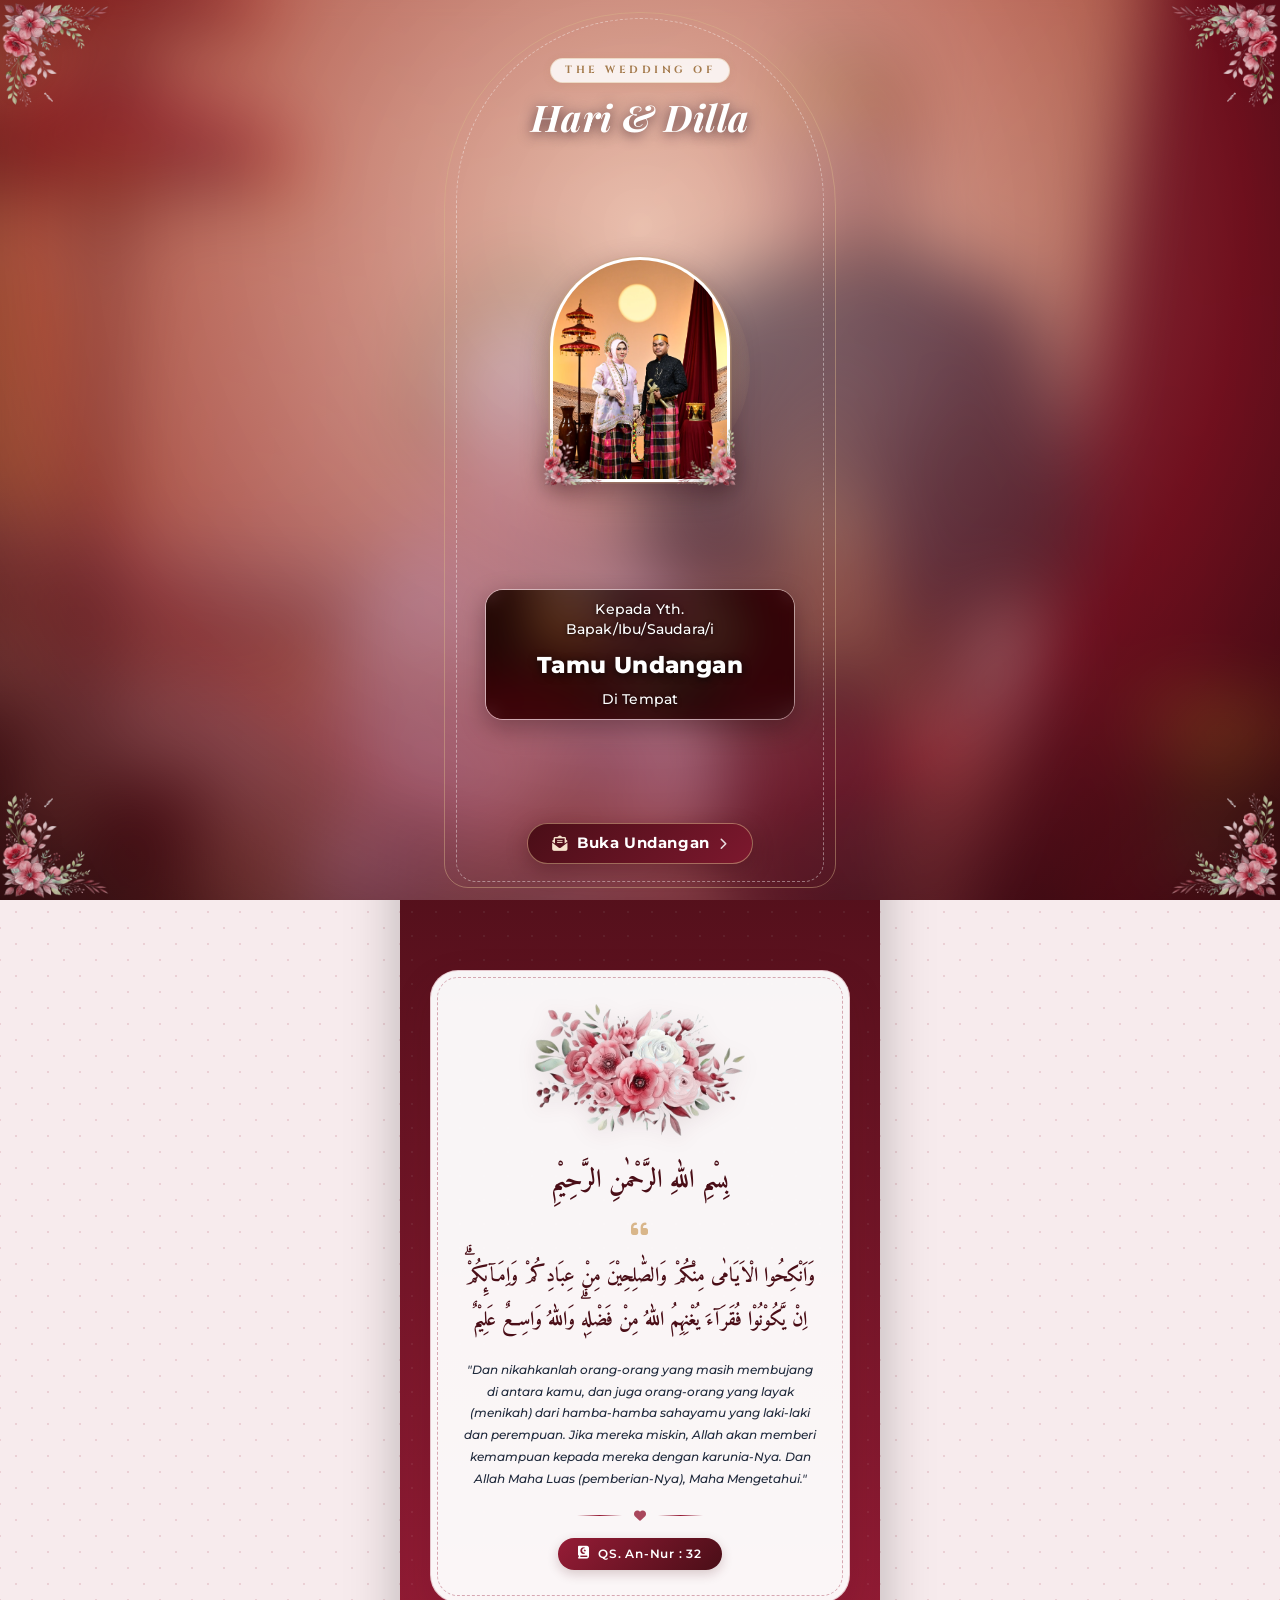
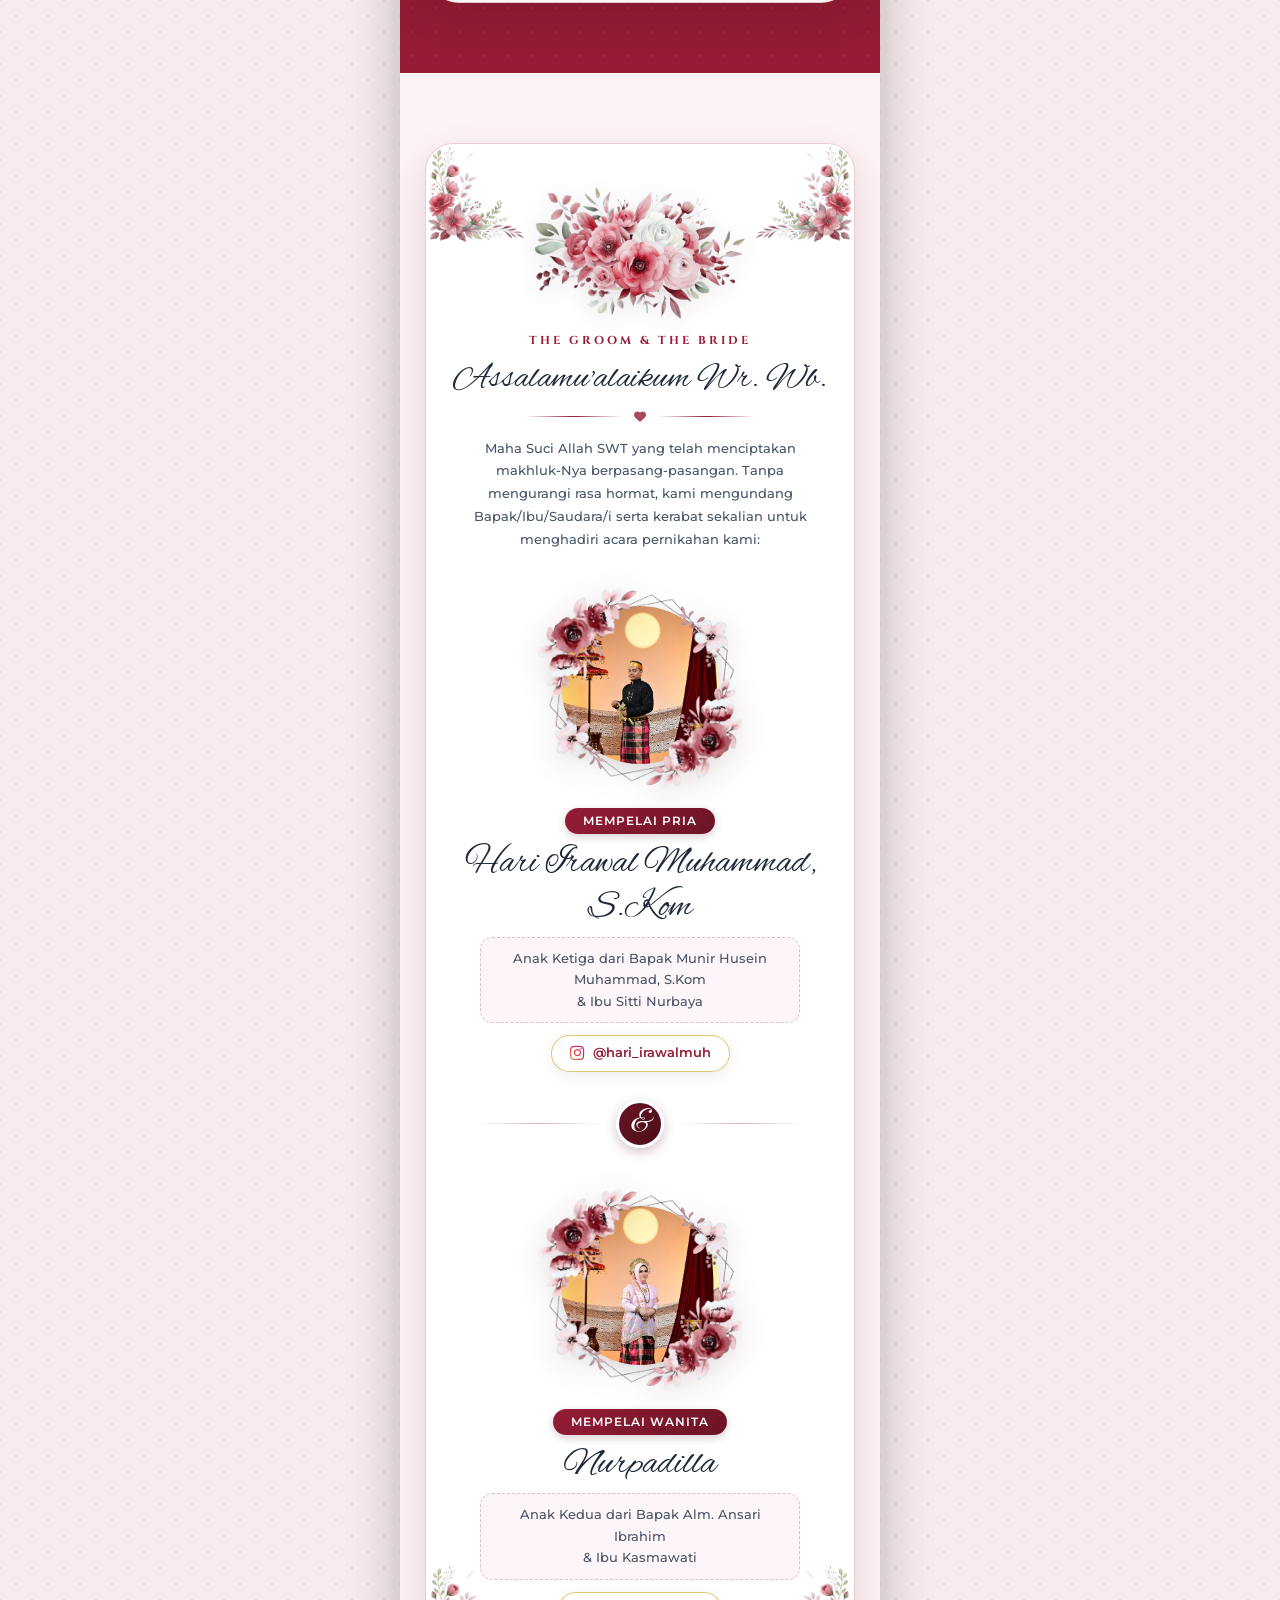
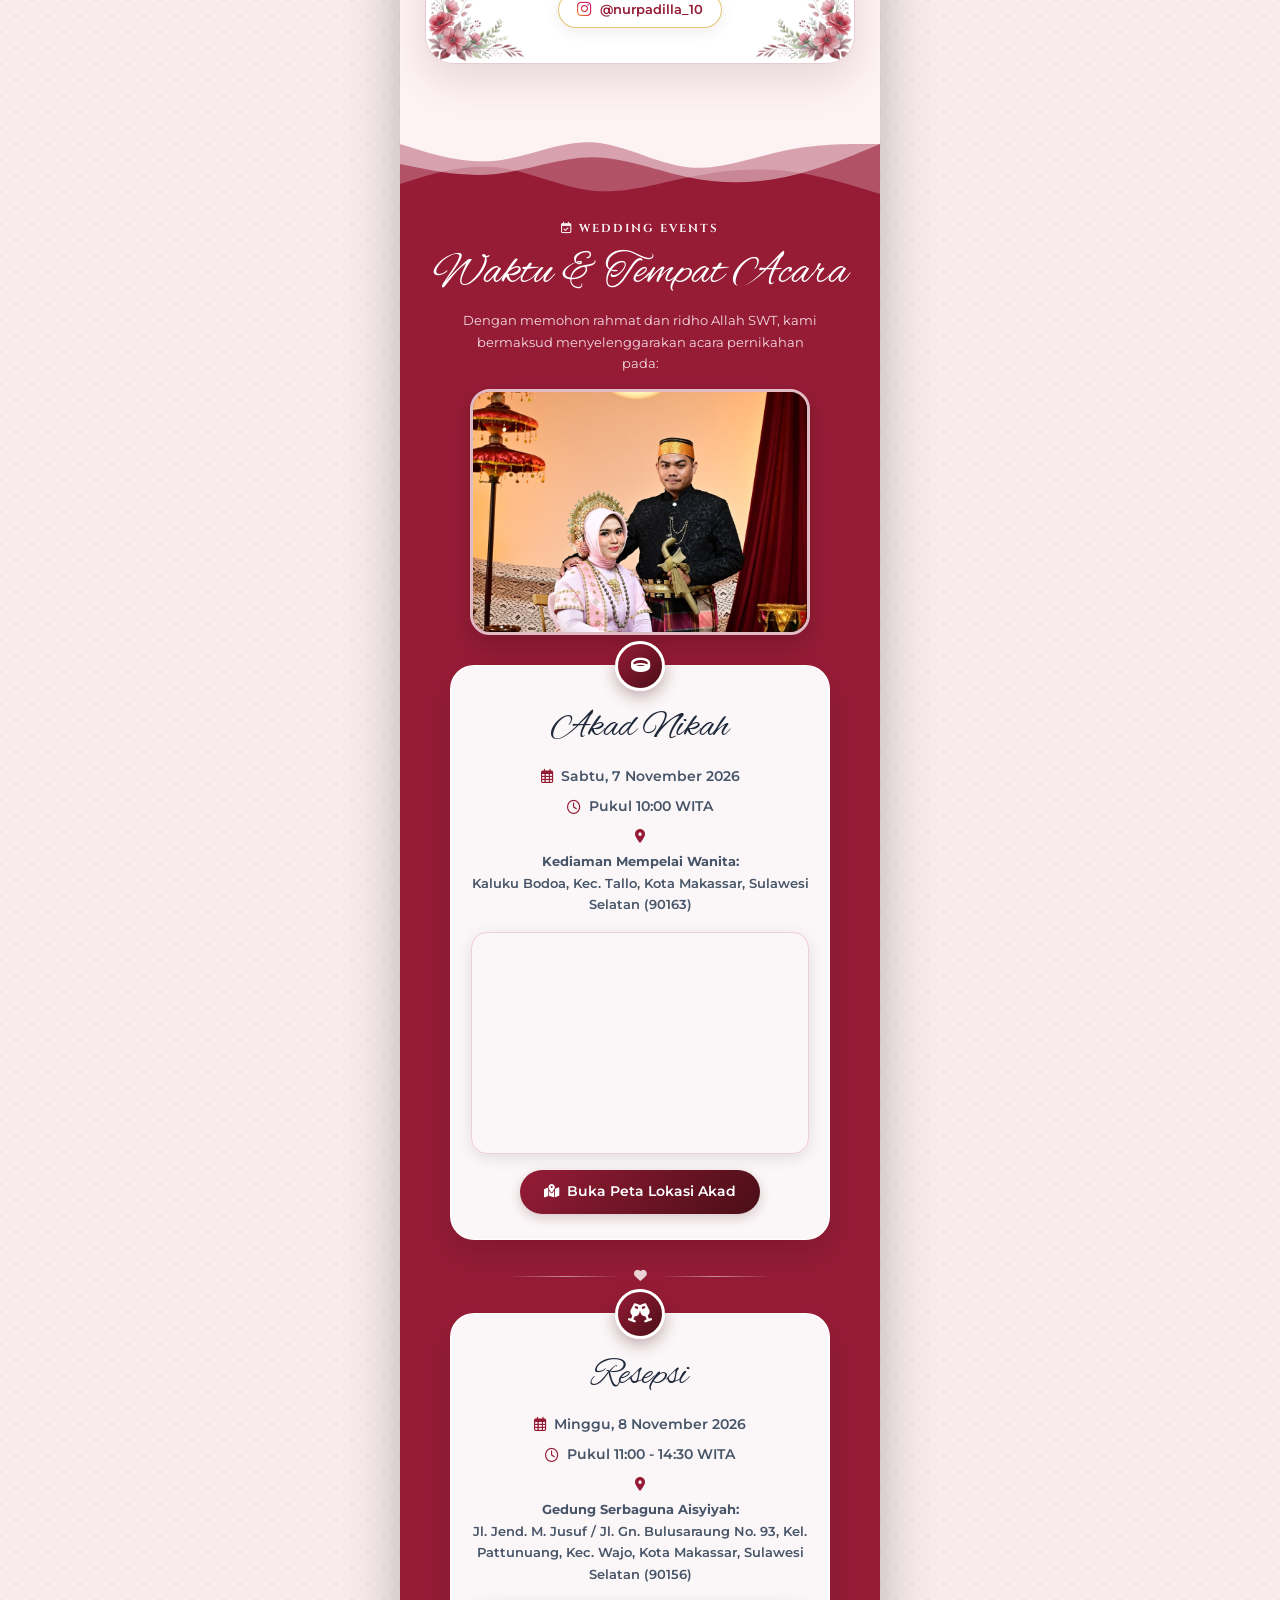
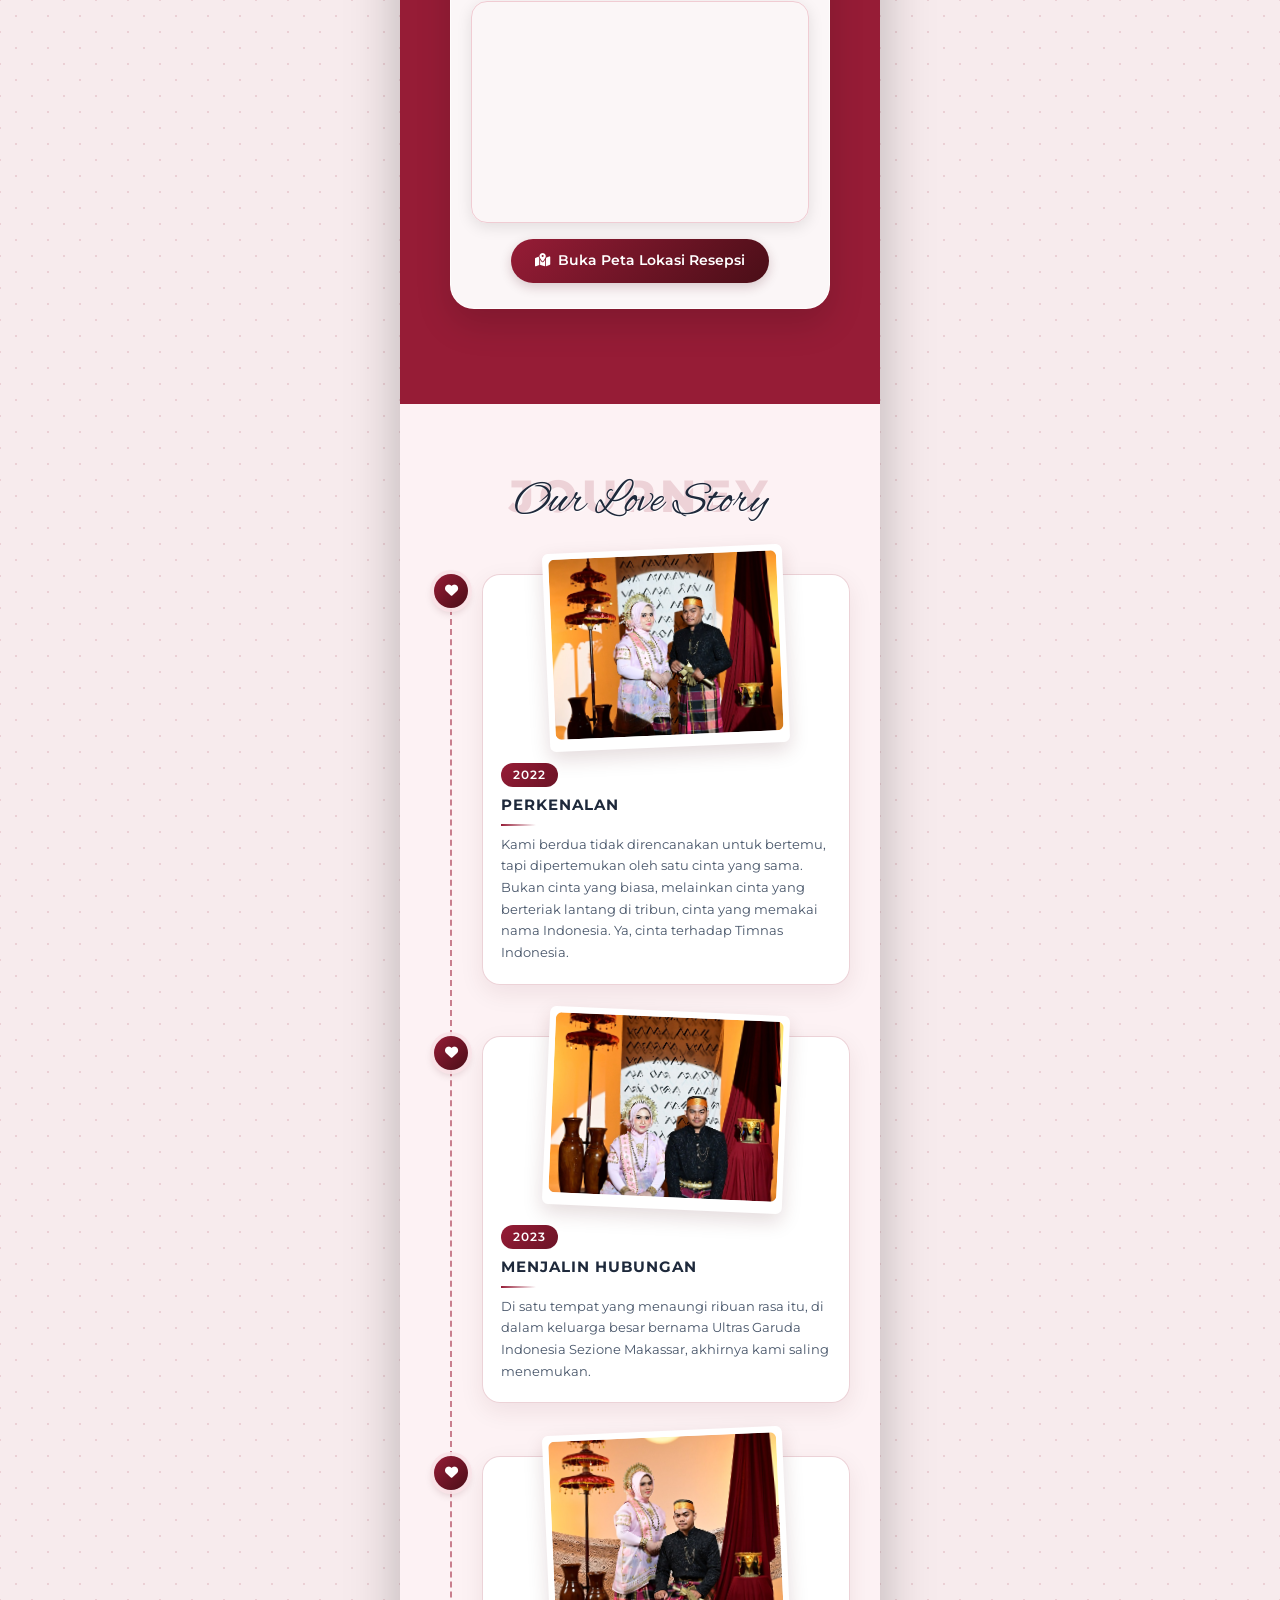
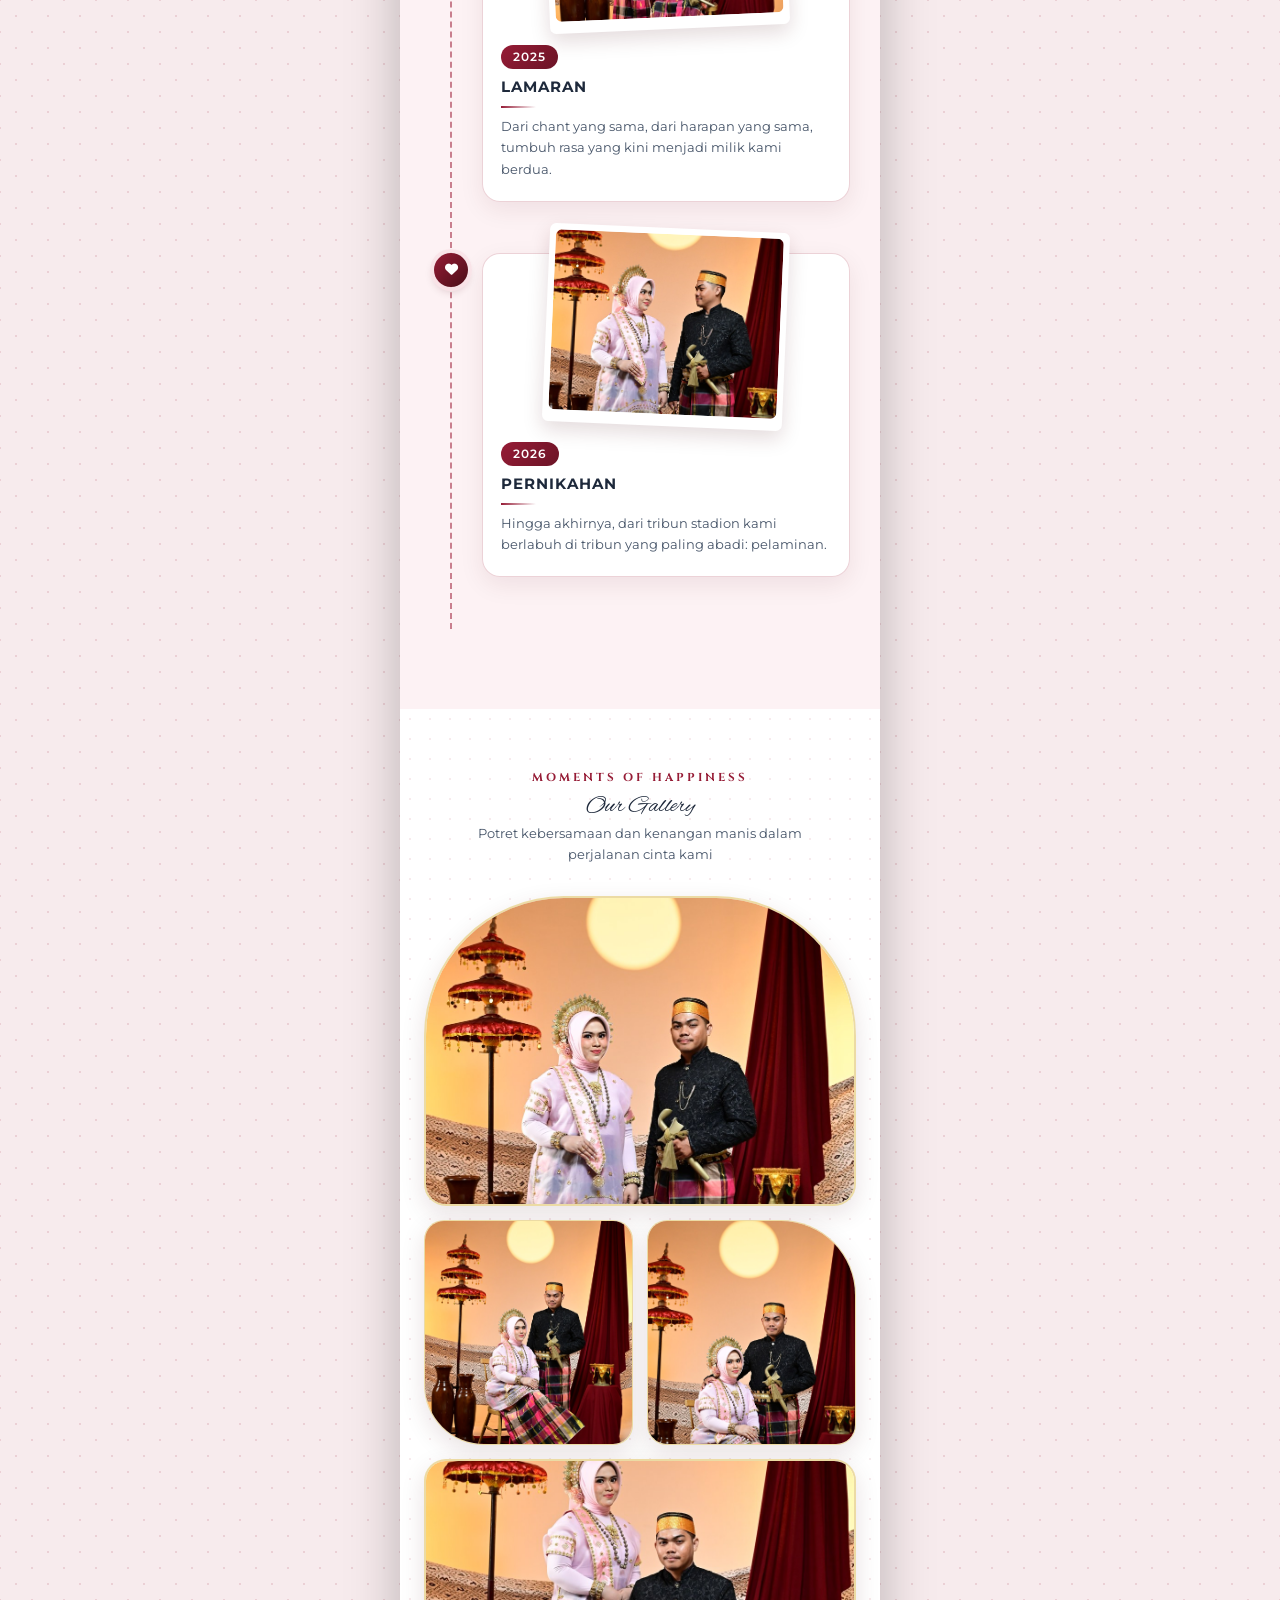
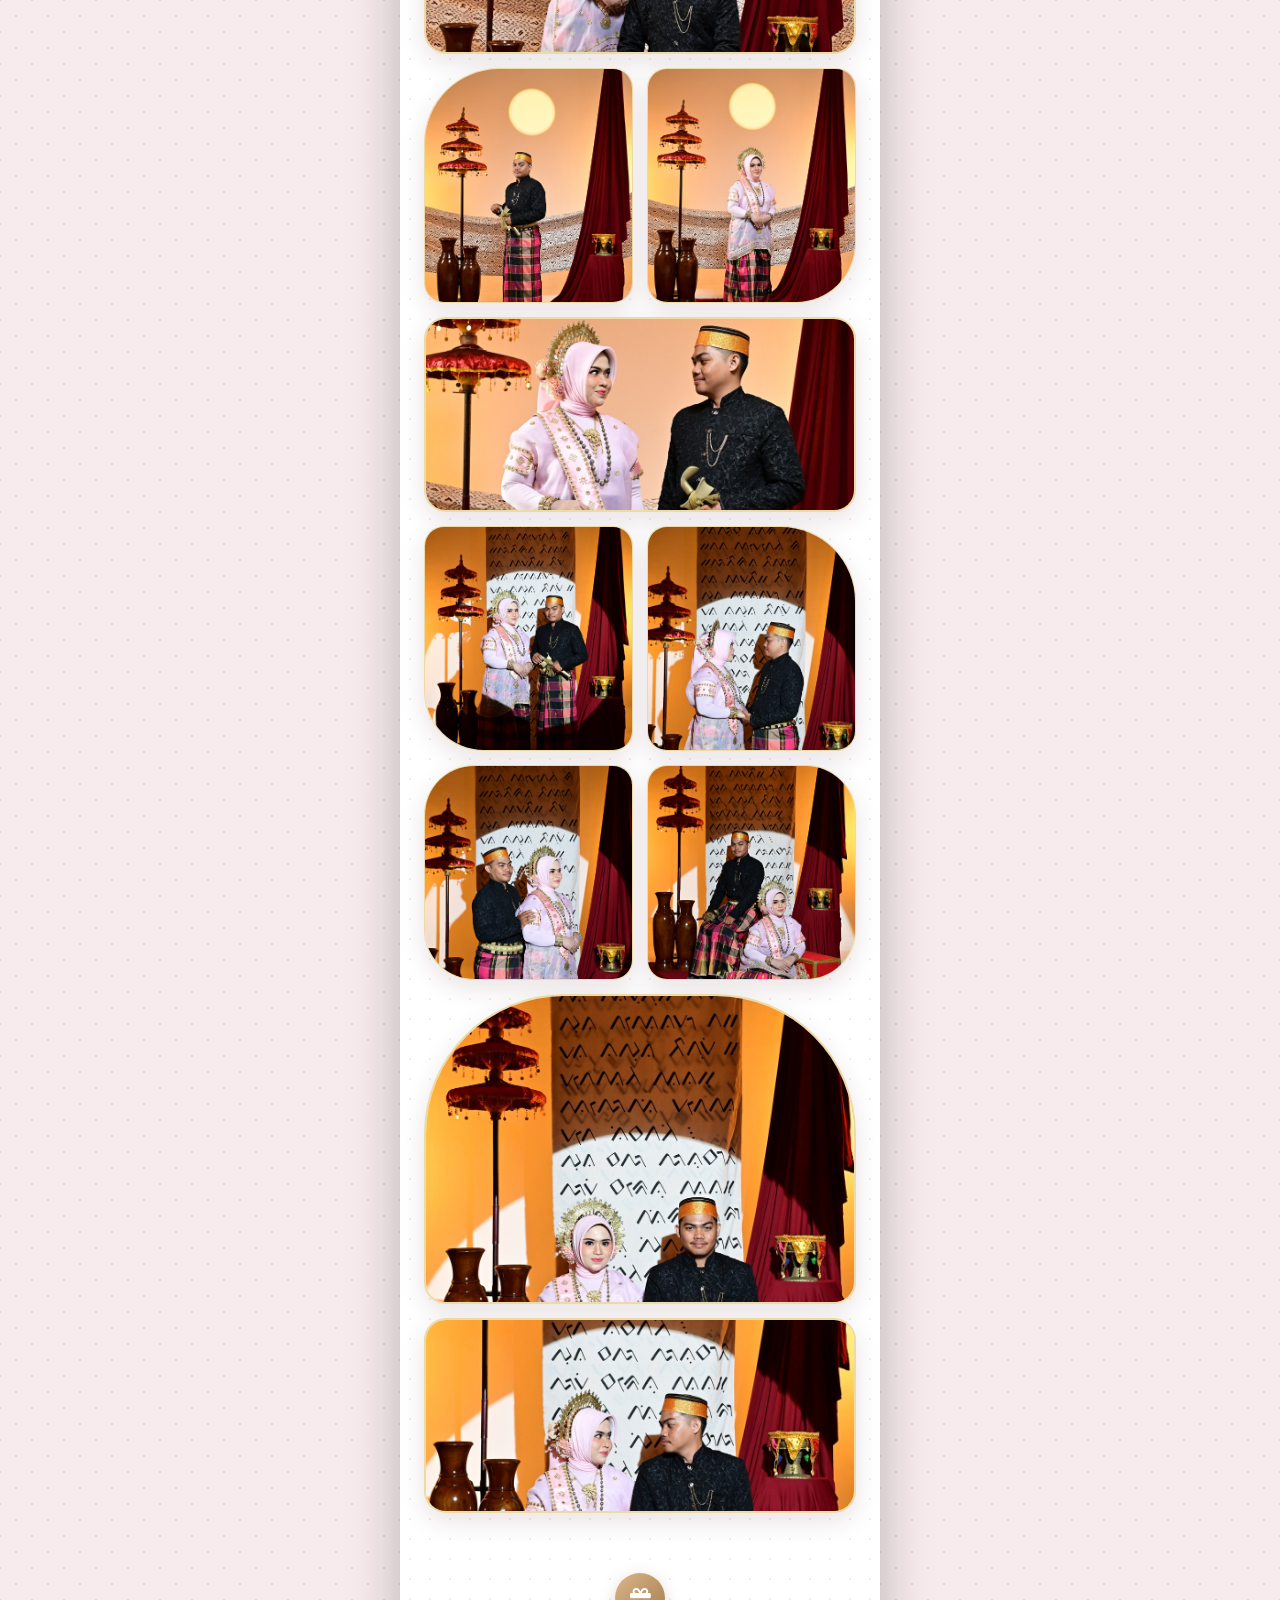
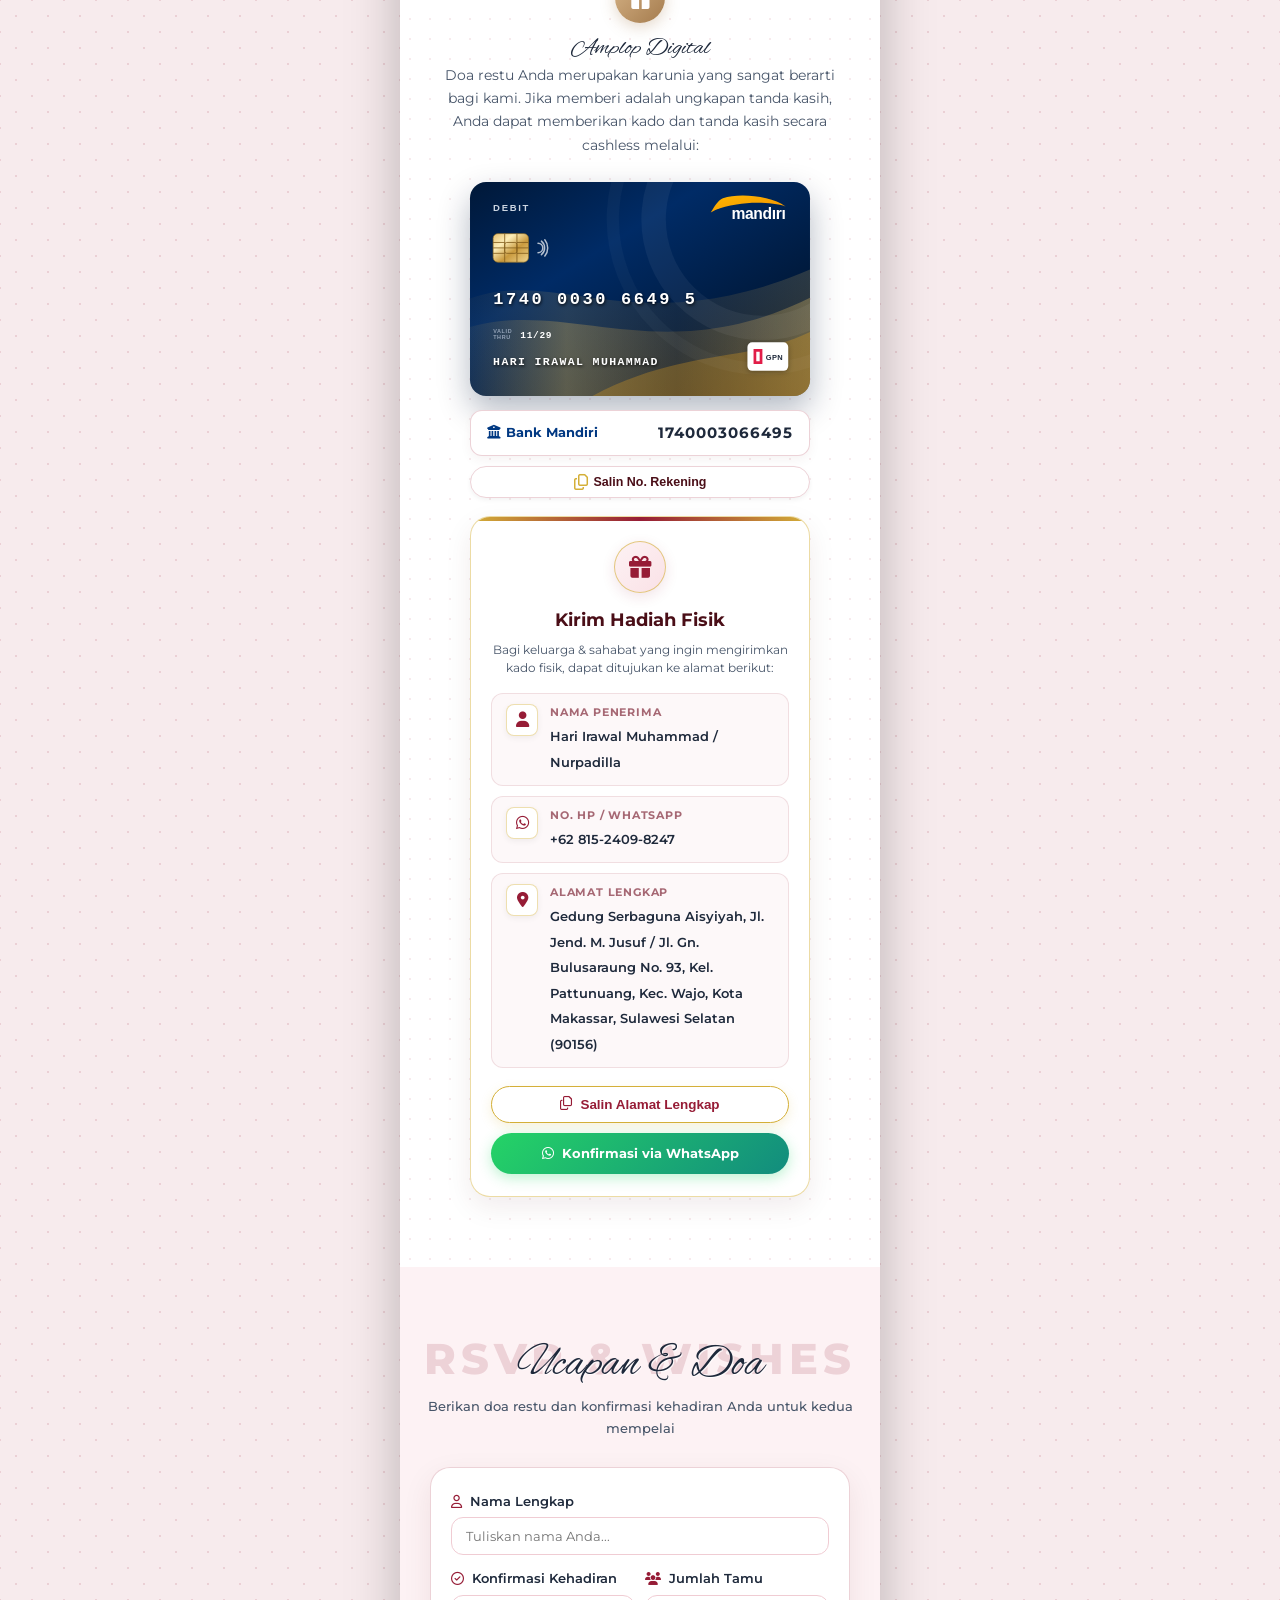
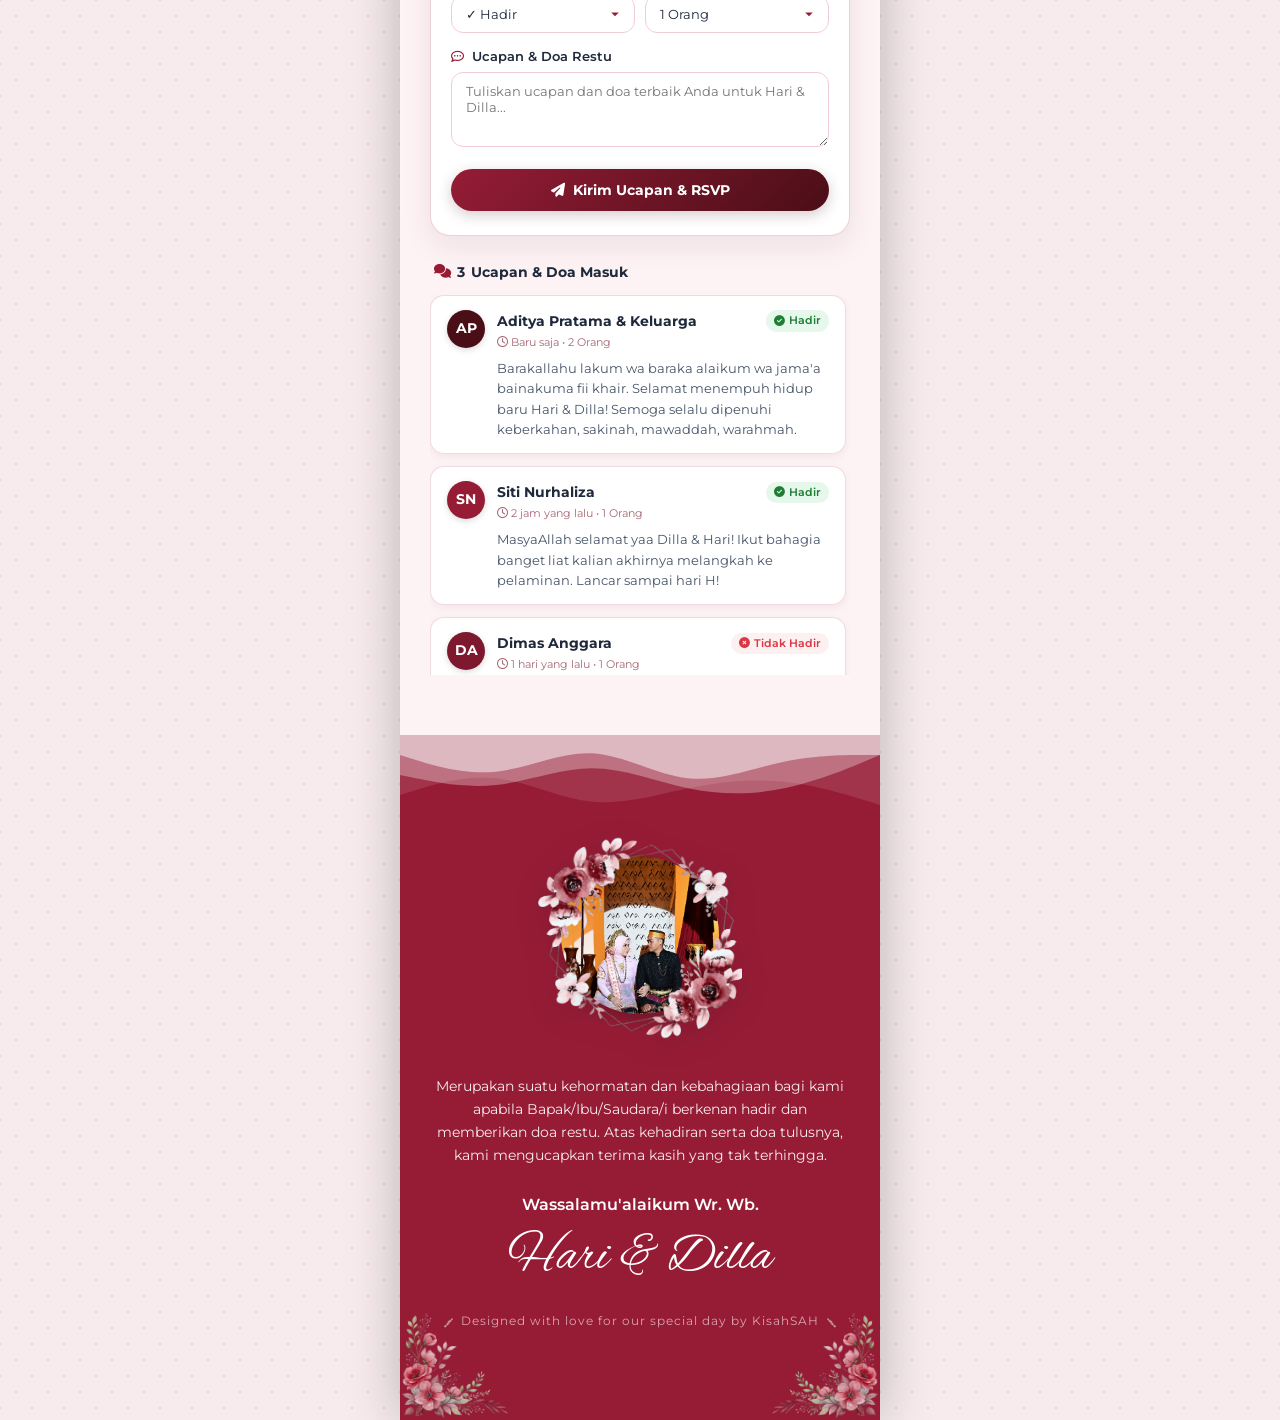
==== index.html @ 226d4097 "first commit" ====
<!DOCTYPE html>
<html lang="id">

<head>
    <meta charset="UTF-8">
    <meta name="viewport" content="width=device-width, initial-scale=1.0, maximum-scale=5.0">
    <meta name="color-scheme" content="only light">
    <meta name="supported-color-schemes" content="light">
    <meta name="theme-color" content="#961c36">
    <meta name="msapplication-navbutton-color" content="#961c36">
    <meta name="apple-mobile-web-app-status-bar-style" content="default">
    <title>Undangan Pernikahan - Hari & Dilla</title>

    <!-- Meta SEO & Open Graph -->
    <meta name="description"
        content="Undangan Pernikahan Digital Hari Irawal Muhammad, S.Kom & Nurpadilla - 7 & 8 November 2026. Kami mengundang Anda untuk merayakan hari bahagia kami.">
    <meta property="og:title" content="The Wedding of Hari & Dilla">
    <meta property="og:description" content="Sabtu - Minggu, 7 - 8 November 2026. Buka undangan digital kami di sini.">
    <meta property="og:type" content="website">

    <!-- Google Fonts -->
    <link rel="preconnect" href="https://fonts.googleapis.com">
    <link rel="preconnect" href="https://fonts.gstatic.com" crossorigin>
    <link
        href="https://fonts.googleapis.com/css2?family=Alex+Brush&family=Amiri:ital,wght@0,400;0,700;1,400&family=Cinzel:wght@500;600;700&family=Cormorant+Garamond:ital,wght@0,400;0,600;0,700;1,400;1,600&family=Great+Vibes&family=Montserrat:ital,wght@0,300;0,400;0,500;0,600;0,700;0,800;1,400&family=Pinyon+Script&family=Playfair+Display:ital,wght@0,500;0,600;0,700;1,400;1,600&display=swap"
        rel="stylesheet">

    <!-- Font Awesome Icons -->
    <link rel="stylesheet" href="https://cdnjs.cloudflare.com/ajax/libs/font-awesome/6.5.1/css/all.min.css">

    <!-- Main Stylesheet -->
    <link rel="stylesheet" href="style.css">
</head>

<body id="body-root">

    <!-- Wadah Efek Daun Berguguran -->
    <div id="leaves-container" class="leaves-container" aria-hidden="true"></div>

    <!-- Audio Player Latar Belakang -->
    <audio id="bg-music" loop preload="auto">
        <source src="assets/audio/Payung-Teduh-Akad.mp3" type="audio/mpeg">
        <source src="assets/audio/Payung-Teduh-Akad.m4a" type="audio/mp4">
    </audio>

    <!-- Toast Notification (Notifikasi Salin Teks) -->
    <div id="toast" class="toast-notification">Teks berhasil disalin ke clipboard!</div>

    <!-- =========================================
         1. COVER / HALAMAN PEMBUKA FULLSCREEN
         ========================================= -->
    <div class="cover-container" id="cover-page">
        <!-- Blurred Photo Background & Soft Overlay -->
        <div class="cover-bg-blur"></div>
        <div class="cover-bg-overlay"></div>

        <!-- 4 Ornamen Bunga Sudut (Atas Kiri & Kanan, Bawah Kiri & Kanan) -->
        <img src="assets/images/bungakiri.png" alt="Ornamen Bunga Kiri Atas" class="cover-corner-flower top-left">
        <img src="assets/images/bungakiri.png" alt="Ornamen Bunga Kanan Atas" class="cover-corner-flower top-right">
        <img src="assets/images/bungakiri.png" alt="Ornamen Bunga Kiri Bawah" class="cover-corner-flower bottom-left">
        <img src="assets/images/bungakiri.png" alt="Ornamen Bunga Kanan Bawah" class="cover-corner-flower bottom-right">

        <!-- Konten Cover -->
        <div class="cover-content">
            <!-- 1. Header & Nama di Atas -->
            <div class="cover-header-group">
                <span class="cover-tagline">THE WEDDING OF</span>
                <h1 class="cover-title-name" id="cover-couple-name">Hari &amp; Dilla</h1>
            </div>

            <!-- 2. Foto di Tengah dengan Arched Luxury Frame, Gold Border & Dekorasi Bunga -->
            <div class="cover-photo-container">
                <div class="cover-photo-glow"></div>
                <div class="cover-photo-box">
                    <div class="cover-photo-frame-wrap">
                        <img src="assets/foto/foto4.JPG" alt="Foto Hari & Dilla" class="cover-photo">
                        <div class="cover-photo-border-ring"></div>
                    </div>
                    <!-- Dekorasi Bunga Presisi di Tepi Bingkai Foto (Kanan & Kiri Bawah) -->
                    <img src="assets/images/bungakiri.png" alt="Dekorasi Bunga Tepi Kiri Bawah"
                        class="cover-frame-flower flower-bottom-left">
                    <img src="assets/images/bungakiri.png" alt="Dekorasi Bunga Tepi Kanan Bawah"
                        class="cover-frame-flower flower-bottom-right">
                </div>
            </div>

            <!-- 3. Blurred Photo Glassmorphism Guest Card Box -->
            <div class="guest-card-box">
                <div class="guest-card-bg-blur"></div>
                <div class="guest-card-content">
                    <p class="greeting-title">Kepada Yth.</p>
                    <p class="greeting-subtitle">Bapak/Ibu/Saudara/i</p>
                    <h2 class="guest-name" id="guestName">Tamu Undangan</h2>
                    <p class="guest-location">Di Tempat</p>
                </div>
            </div>

            <!-- 4. Tombol Buka Undangan Modern Pulse -->
            <button class="btn-open" id="btn-open-invite" aria-label="Buka Undangan">
                <span class="btn-open-icon"><i class="fa-solid fa-envelope-open-text"></i></span>
                <span class="btn-open-text">Buka Undangan</span>
                <span class="btn-open-arrow"><i class="fa-solid fa-chevron-right"></i></span>
            </button>
        </div>
    </div>

    <!-- =========================================
         MAIN CONTENT WRAPPER
         ========================================= -->
    <main class="main-wrapper" id="mainContent">

        <!-- =========================================
             2. HERO SECTION / HOMEPAGE
             ========================================= -->
        <section class="hero-section" id="home">
            <img src="assets/images/bungakiri.png" alt="Ornamen Kiri Atas" class="corner-flower-top left-corner">
            <img src="assets/images/bungakiri.png" alt="Ornamen Kanan Atas" class="corner-flower-top right-corner">

            <div class="hero-inner">
                <span class="hero-pill-badge fade-in">Save The Date</span>
                <h3 class="wedding-subtitle fade-in">Undangan Pernikahan</h3>

                <div class="hero-img-container fade-in">
                    <img src="assets/foto/foto1.JPG" alt="Foto Prewedding Hari & Dilla" class="hero-photo">
                    <img src="assets/images/bulatbunga1.png" alt="Bingkai Bunga" class="hero-frame">
                </div>

                <h1 class="couple-name fade-in" id="hero-couple-name">Hari & Dilla</h1>
                <p class="wedding-date fade-in" id="hero-date-range">07 - 08 November 2026</p>

                <!-- Countdown Timer Realtime -->
                <div class="countdown-wrapper fade-in">
                    <div class="countdown-title">Hitung Mundur Menuju Hari Bahagia</div>
                    <div class="countdown-container" id="countdown">
                        <div class="countdown-box">
                            <span class="count-number" id="hari">00</span>
                            <span class="count-label">Hari</span>
                        </div>
                        <div class="countdown-box">
                            <span class="count-number" id="jam">00</span>
                            <span class="count-label">Jam</span>
                        </div>
                        <div class="countdown-box">
                            <span class="count-number" id="menit">00</span>
                            <span class="count-label">Menit</span>
                        </div>
                        <div class="countdown-box">
                            <span class="count-number" id="detik">00</span>
                            <span class="count-label">Detik</span>
                        </div>
                    </div>
                    <p id="countdown-status" class="countdown-status"></p>
                </div>
            </div>
        </section>

        <!-- =========================================
             3. SECTION DO'A & AYAT SUCI (QUOTE)
             ========================================= -->
        <section class="verse-section" id="doa">
            <div class="verse-container fade-in">
                <div class="verse-card">
                    <!-- Ornamen Garland Atas -->
                    <div class="verse-ornament-wrapper">
                        <img src="assets/images/bungatengah.png" alt="Ornamen Bunga" class="verse-ornament">
                    </div>

                    <!-- Kaligrafi Bismillah -->
                    <div class="verse-bismillah" dir="rtl">بِسْمِ اللّٰهِ الرَّحْمٰنِ الرَّحِيْمِ</div>

                    <!-- Ikon Quote -->
                    <div class="quote-icon">
                        <i class="fa-solid fa-quote-left"></i>
                    </div>

                    <!-- Teks Ayat Suci Arab -->
                    <p class="verse-arabic" id="quote-arabic" dir="rtl">
                        وَاَنْكِحُوا الْاَيَامٰى مِنْكُمْ وَالصّٰلِحِيْنَ مِنْ عِبَادِكُمْ وَاِمَاۤىِٕكُمْۗ اِنْ
                        يَّكُوْنُوْا فُقَرَاۤءَ يُغْنِهِمُ اللّٰهُ مِنْ فَضْلِهٖۗ وَاللّٰهُ وَاسِعٌ عَلِيْمٌ
                    </p>

                    <!-- Terjemahan Ayat Suci -->
                    <blockquote class="verse-text" id="quote-text">
                        "Dan nikahkanlah orang-orang yang masih membujang di antara kamu, dan juga orang-orang yang
                        layak (menikah) dari hamba-hamba sahayamu yang laki-laki dan perempuan. Jika mereka miskin,
                        Allah akan memberi kemampuan kepada mereka dengan karunia-Nya. Dan Allah Maha Luas
                        (pemberian-Nya), Maha Mengetahui."
                    </blockquote>

                    <!-- Pemisah Garis Ornamen -->
                    <div class="verse-divider">
                        <span class="line"></span>
                        <i class="fa-solid fa-heart"></i>
                        <span class="line"></span>
                    </div>

                    <!-- Badge Surah -->
                    <div class="verse-badge" id="quote-source">
                        <i class="fa-solid fa-book-quran"></i> QS. An-Nur : 32
                    </div>
                </div>
            </div>
        </section>

        <!-- =========================================
             4. SECTION MEMPELAI (THE BRIDE & GROOM)
             ========================================= -->
        <section class="couple-section" id="mempelai">
            <div class="couple-card-unified fade-in">
                <!-- Ornamen Sudut Kartu -->
                <img src="assets/images/bungakiri.png" alt="Ornamen Sudut" class="card-corner-ornament top-left">
                <img src="assets/images/bungakiri.png" alt="Ornamen Sudut" class="card-corner-ornament top-right">
                <img src="assets/images/bungakiri.png" alt="Ornamen Sudut" class="card-corner-ornament bottom-left">
                <img src="assets/images/bungakiri.png" alt="Ornamen Sudut" class="card-corner-ornament bottom-right">

                <!-- Header Salam & Sambutan -->
                <div class="couple-header-content">
                    <img src="assets/images/bungatengah.png" alt="Rangkaian Bunga" class="card-header-garland">
                    <span class="section-tagline">THE GROOM & THE BRIDE</span>
                    <h2 class="script-title salam-title">Assalamu'alaikum Wr. Wb.</h2>
                    <div class="couple-divider">
                        <span class="line"></span>
                        <i class="fa-solid fa-heart"></i>
                        <span class="line"></span>
                    </div>
                    <p class="intro-text">
                        Maha Suci Allah SWT yang telah menciptakan makhluk-Nya berpasang-pasangan. Tanpa mengurangi rasa
                        hormat, kami mengundang Bapak/Ibu/Saudara/i serta kerabat sekalian untuk menghadiri acara
                        pernikahan kami:
                    </p>
                </div>

                <!-- Profil Mempelai Pria -->
                <div class="profile-block">
                    <div class="profile-img-container">
                        <img src="assets/foto/foto7.JPG" alt="Foto Hari Irawal Muhammad, S.Kom" class="profile-img"
                            id="groom-img">
                        <img src="assets/images/bulatbunga1.png" alt="Bingkai Bunga" class="flower-frame">
                    </div>
                    <span class="couple-badge">Mempelai Pria</span>
                    <h3 class="script-title name-title" id="groom-name">Hari Irawal Muhammad, S.Kom</h3>
                    <div class="parents-box">
                        <p class="parents-text" id="groom-parents">
                            Anak Ketiga dari Bapak Munir Husein Muhammad, S.Kom<br>& Ibu Sitti Nurbaya
                        </p>
                    </div>
                    <a href="https://www.instagram.com/hari_irawalmuh/" target="_blank" rel="noopener noreferrer"
                        class="btn-instagram" aria-label="Instagram Hari Irawal">
                        <i class="fa-brands fa-instagram"></i> @hari_irawalmuh
                    </a>
                </div>

                <!-- Simbol Penghubung Cinta & -->
                <div class="ampersand-divider">
                    <span class="ampersand-line"></span>
                    <div class="ampersand-circle">
                        <span>&amp;</span>
                    </div>
                    <span class="ampersand-line"></span>
                </div>

                <!-- Profil Mempelai Wanita -->
                <div class="profile-block">
                    <div class="profile-img-container">
                        <img src="assets/foto/foto6.JPG" alt="Foto Nurpadilla" class="profile-img" id="bride-img">
                        <img src="assets/images/bulatbunga1.png" alt="Bingkai Bunga" class="flower-frame">
                    </div>
                    <span class="couple-badge">Mempelai Wanita</span>
                    <h3 class="script-title name-title" id="bride-name">Nurpadilla</h3>
                    <div class="parents-box">
                        <p class="parents-text" id="bride-parents">
                            Anak Kedua dari Bapak Alm. Ansari Ibrahim<br>& Ibu Kasmawati
                        </p>
                    </div>
                    <a href="https://www.instagram.com/nurpadilla_10/" target="_blank" rel="noopener noreferrer"
                        class="btn-instagram" aria-label="Instagram Nurpadilla">
                        <i class="fa-brands fa-instagram"></i> @nurpadilla_10
                    </a>
                </div>
            </div>
        </section>

        <!-- =========================================
             5. SECTION DETAIL ACARA & LOKASI
             ========================================= -->
        <section class="event-section" id="acara">
            <div class="event-header-container fade-in">
                <span class="event-badge"><i class="fa-regular fa-calendar-check"></i> WEDDING EVENTS</span>
                <h2 class="script-title section-title-light">Waktu &amp; Tempat Acara</h2>
                <p class="event-subtitle">Dengan memohon rahmat dan ridho Allah SWT, kami bermaksud menyelenggarakan
                    acara pernikahan pada:</p>
            </div>

            <!-- Banner Foto Acara -->
            <div class="event-photo-container fade-in">
                <img src="assets/foto/foto2.JPG" alt="Foto Prewedding Hari & Dilla" class="event-photo">
            </div>

            <!-- Kartu Akad Nikah -->
            <div class="event-card-box fade-in">
                <div class="event-icon-circle">
                    <i class="fa-solid fa-ring"></i>
                </div>
                <h3 class="script-title event-card-title">Akad Nikah</h3>

                <div class="event-info-item">
                    <i class="fa-regular fa-calendar-days"></i>
                    <span id="akad-date">Sabtu, 7 November 2026</span>
                </div>

                <div class="event-info-item">
                    <i class="fa-regular fa-clock"></i>
                    <span id="akad-time">Pukul 10:00 WITA</span>
                </div>

                <div class="event-info-item location">
                    <i class="fa-solid fa-location-dot"></i>
                    <p id="akad-location">
                        <strong>Kediaman Mempelai Wanita:</strong><br>
                        Kaluku Bodoa, Kec. Tallo, Kota Makassar, Sulawesi Selatan (90163)
                    </p>
                </div>

                <!-- Google Maps Embed Akad -->
                <div class="event-map-container">
                    <iframe id="akad-map-iframe"
                        src="https://maps.google.com/maps?q=-5.1108665,119.4317250&amp;hl=id&amp;z=16&amp;output=embed"
                        width="100%" height="220" style="border:0;" allowfullscreen="" loading="lazy"
                        referrerpolicy="strict-origin-when-cross-origin" title="Lokasi Akad Nikah">
                    </iframe>
                </div>

                <a href="https://maps.app.goo.gl/sq3sRdZH3FFj4Lhc7" target="_blank" rel="noopener noreferrer"
                    class="btn-action btn-map" id="btn-open-maps-akad">
                    <i class="fa-solid fa-map-location-dot"></i> Buka Peta Lokasi Akad
                </a>
            </div>

            <div class="event-section-divider fade-in">
                <span></span>
                <i class="fa-solid fa-heart"></i>
                <span></span>
            </div>

            <!-- Kartu Resepsi -->
            <div class="event-card-box fade-in">
                <div class="event-icon-circle">
                    <i class="fa-solid fa-champagne-glasses"></i>
                </div>
                <h3 class="script-title event-card-title">Resepsi</h3>

                <div class="event-info-item">
                    <i class="fa-regular fa-calendar-days"></i>
                    <span id="resepsi-date">Minggu, 8 November 2026</span>
                </div>

                <div class="event-info-item">
                    <i class="fa-regular fa-clock"></i>
                    <span id="resepsi-time">Pukul 11:00 - 14:30 WITA</span>
                </div>

                <div class="event-info-item location">
                    <i class="fa-solid fa-location-dot"></i>
                    <p id="resepsi-location">
                        <strong>Gedung Serbaguna Aisyiyah:</strong><br>
                        Jl. Jend. M. Jusuf / Jl. Gn. Bulusaraung No. 93, Kel. Pattunuang, Kec. Wajo, Kota Makassar, Sulawesi Selatan (90156)
                    </p>
                </div>

                <!-- Google Maps Embed Resepsi -->
                <div class="event-map-container">
                    <iframe id="google-map-iframe"
                        src="https://maps.google.com/maps?q=cid:13269756163400754400&amp;hl=id&amp;z=16&amp;output=embed"
                        width="100%" height="220" style="border:0;" allowfullscreen="" loading="lazy"
                        referrerpolicy="strict-origin-when-cross-origin" title="Lokasi Resepsi Pernikahan">
                    </iframe>
                </div>

                <a href="https://maps.app.goo.gl/tcAZAQ18Gau8zuqt7" target="_blank" rel="noopener noreferrer"
                    class="btn-action btn-map" id="btn-open-maps">
                    <i class="fa-solid fa-map-location-dot"></i> Buka Peta Lokasi Resepsi
                </a>
            </div>
        </section>

        <!-- =========================================
             6. SECTION OUR LOVE STORY
             ========================================= -->
        <section class="story-section" id="story">
            <div class="story-title-wrapper fade-in">
                <h2 class="story-bg-text">JOURNEY</h2>
                <span class="script-title story-script-title">Our Love Story</span>
            </div>

            <div class="story-timeline">
                <!-- Milestone 1 -->
                <div class="story-item fade-in">
                    <div class="story-node">
                        <i class="fa-solid fa-heart"></i>
                    </div>
                    <div class="story-card">
                        <div class="story-photo-wrapper tilt-left">
                            <img src="assets/foto/foto8.JPG" alt="Awal Pertemuan 2022"
                                class="story-photo story-photo-1">
                        </div>
                        <div class="story-badge">2022</div>
                        <h3 class="story-heading">PERKENALAN</h3>
                        <div class="story-divider"></div>
                        <p class="story-desc">
                            Kami berdua tidak direncanakan untuk bertemu, tapi dipertemukan oleh satu cinta yang sama.
                            Bukan cinta yang biasa, melainkan cinta yang berteriak lantang di tribun, cinta yang memakai
                            nama Indonesia. Ya, cinta terhadap Timnas Indonesia.
                        </p>
                    </div>
                </div>

                <!-- Milestone 2 -->
                <div class="story-item fade-in">
                    <div class="story-node">
                        <i class="fa-solid fa-heart"></i>
                    </div>
                    <div class="story-card">
                        <div class="story-photo-wrapper tilt-right">
                            <img src="assets/foto/foto12.JPG" alt="Menjalin Hubungan 2023"
                                class="story-photo story-photo-2">
                        </div>
                        <div class="story-badge">2023</div>
                        <h3 class="story-heading">MENJALIN HUBUNGAN</h3>
                        <div class="story-divider"></div>
                        <p class="story-desc">
                            Di satu tempat yang menaungi ribuan rasa itu, di dalam keluarga besar bernama Ultras Garuda
                            Indonesia Sezione Makassar, akhirnya kami saling menemukan.
                        </p>
                    </div>
                </div>

                <!-- Milestone 3 -->
                <div class="story-item fade-in">
                    <div class="story-node">
                        <i class="fa-solid fa-heart"></i>
                    </div>
                    <div class="story-card">
                        <div class="story-photo-wrapper tilt-left">
                            <img src="assets/foto/foto3.JPG" alt="Lamaran 2025" class="story-photo story-photo-3">
                        </div>
                        <div class="story-badge">2025</div>
                        <h3 class="story-heading">LAMARAN</h3>
                        <div class="story-divider"></div>
                        <p class="story-desc">
                            Dari chant yang sama, dari harapan yang sama, tumbuh rasa yang kini menjadi milik kami
                            berdua.
                        </p>
                    </div>
                </div>

                <!-- Milestone 4 -->
                <div class="story-item fade-in">
                    <div class="story-node">
                        <i class="fa-solid fa-heart"></i>
                    </div>
                    <div class="story-card">
                        <div class="story-photo-wrapper tilt-right">
                            <img src="assets/foto/foto5.JPG" alt="Pernikahan 2026" class="story-photo story-photo-4">
                        </div>
                        <div class="story-badge">2026</div>
                        <h3 class="story-heading">PERNIKAHAN</h3>
                        <div class="story-divider"></div>
                        <p class="story-desc">
                            Hingga akhirnya, dari tribun stadion kami berlabuh di tribun yang paling abadi: pelaminan.
                        </p>
                    </div>
                </div>
            </div>
        </section>

        <!-- =========================================
             7. SECTION GALERI FOTO & LIGHTBOX
             ========================================= -->
        <section class="gallery-gift-section" id="gallery">
            <div class="gallery-header-wrapper fade-in">
                <span class="gallery-tagline">MOMENTS OF HAPPINESS</span>
                <h2 class="script-title">Our Gallery</h2>
                <p class="gallery-subtitle">Potret kebersamaan dan kenangan manis dalam perjalanan cinta kami</p>
            </div>

            <div class="gallery-grid fade-in" id="gallery-grid">
                <!-- 1. Featured Big Arch (Full Width Dome) -->
                <div class="gallery-item item-featured-arch" data-index="0"
                    data-caption="The Sacred Vow - Hari &amp; Dilla">
                    <img src="assets/foto/foto4.JPG" alt="The Sacred Vow - Hari &amp; Dilla" loading="lazy">
                    <div class="gallery-overlay">
                        <div class="gallery-zoom-badge"><i class="fa-solid fa-magnifying-glass-plus"></i></div>
                        <span class="gallery-pill-caption">Hari &amp; Dilla</span>
                    </div>
                </div>

                <!-- 2. Tall Left Portrait with Soft Bottom Curve -->
                <div class="gallery-item item-tall-left" data-index="1"
                    data-caption="Golden Hour Promise - Di Bawah Langit Senja">
                    <img src="assets/foto/foto1.JPG" alt="Golden Hour Promise" loading="lazy">
                    <div class="gallery-overlay">
                        <div class="gallery-zoom-badge"><i class="fa-solid fa-magnifying-glass-plus"></i></div>
                        <span class="gallery-pill-caption">Langit Senja</span>
                    </div>
                </div>

                <!-- 3. Curved Top-Right Arch -->
                <div class="gallery-item item-arch-right" data-index="2"
                    data-caption="Eternal Blossom - Mahligai Kasih">
                    <img src="assets/foto/foto2.JPG" alt="Eternal Blossom" loading="lazy">
                    <div class="gallery-overlay">
                        <div class="gallery-zoom-badge"><i class="fa-solid fa-magnifying-glass-plus"></i></div>
                        <span class="gallery-pill-caption">Mahligai Kasih</span>
                    </div>
                </div>

                <!-- 4. Wide Panoramic Cinema Banner -->
                <div class="gallery-item item-wide-cinema" data-index="3"
                    data-caption="Tahta Kasih - Bersanding Bersama">
                    <img src="assets/foto/foto3.JPG" alt="Tahta Kasih" loading="lazy">
                    <div class="gallery-overlay">
                        <div class="gallery-zoom-badge"><i class="fa-solid fa-magnifying-glass-plus"></i></div>
                        <span class="gallery-pill-caption">Bersanding Bersama</span>
                    </div>
                </div>

                <!-- 5. Arch Left (Mempelai Pria Hari) -->
                <div class="gallery-item item-arch-left" data-index="4"
                    data-caption="The Groom - Hari Irawal Muhammad, S.Kom">
                    <img src="assets/foto/foto7.JPG" alt="Mempelai Pria Hari" loading="lazy">
                    <div class="gallery-overlay">
                        <div class="gallery-zoom-badge"><i class="fa-solid fa-magnifying-glass-plus"></i></div>
                        <span class="gallery-pill-caption">Hari Irawal</span>
                    </div>
                </div>

                <!-- 6. Tall Right (Mempelai Wanita Dilla) -->
                <div class="gallery-item item-tall-right" data-index="5" data-caption="The Bride - Nurpadilla">
                    <img src="assets/foto/foto6.JPG" alt="Mempelai Wanita Nurpadilla" loading="lazy">
                    <div class="gallery-overlay">
                        <div class="gallery-zoom-badge"><i class="fa-solid fa-magnifying-glass-plus"></i></div>
                        <span class="gallery-pill-caption">Nurpadilla</span>
                    </div>
                </div>

                <!-- 7. Wide Cinema Banner (Tatapan Kasih) -->
                <div class="gallery-item item-wide-cinema" data-index="6" data-caption="Tatapan Kasih - Janji Suci">
                    <img src="assets/foto/foto5.JPG" alt="Tatapan Kasih" loading="lazy">
                    <div class="gallery-overlay">
                        <div class="gallery-zoom-badge"><i class="fa-solid fa-magnifying-glass-plus"></i></div>
                        <span class="gallery-pill-caption">Tatapan Kasih</span>
                    </div>
                </div>

                <!-- 8. Tall Left Arch (Jejak Tradisi Lontara) -->
                <div class="gallery-item item-tall-left" data-index="7" data-caption="Jejak Tradisi - Aksara Lontara">
                    <img src="assets/foto/foto8.JPG" alt="Jejak Tradisi Lontara" loading="lazy">
                    <div class="gallery-overlay">
                        <div class="gallery-zoom-badge"><i class="fa-solid fa-magnifying-glass-plus"></i></div>
                        <span class="gallery-pill-caption">Aksara Lontara</span>
                    </div>
                </div>

                <!-- 9. Arch Right (Harmoni Jiwa) -->
                <div class="gallery-item item-arch-right" data-index="8" data-caption="Harmoni Jiwa - Kasih Selaras">
                    <img src="assets/foto/foto9.JPG" alt="Harmoni Jiwa" loading="lazy">
                    <div class="gallery-overlay">
                        <div class="gallery-zoom-badge"><i class="fa-solid fa-magnifying-glass-plus"></i></div>
                        <span class="gallery-pill-caption">Harmoni Jiwa</span>
                    </div>
                </div>

                <!-- 10. Oval Left Arch (Cita & Kasih) -->
                <div class="gallery-item item-oval-left" data-index="9"
                    data-caption="Cita &amp; Kasih - Senyuman Abadi">
                    <img src="assets/foto/foto10.JPG" alt="Cita &amp; Kasih" loading="lazy">
                    <div class="gallery-overlay">
                        <div class="gallery-zoom-badge"><i class="fa-solid fa-magnifying-glass-plus"></i></div>
                        <span class="gallery-pill-caption">Senyuman Abadi</span>
                    </div>
                </div>

                <!-- 11. Oval Right Arch (Pelukan Takdir) -->
                <div class="gallery-item item-oval-right" data-index="10"
                    data-caption="Pelukan Takdir - Langkah Bersama">
                    <img src="assets/foto/foto11.JPG" alt="Pelukan Takdir" loading="lazy">
                    <div class="gallery-overlay">
                        <div class="gallery-zoom-badge"><i class="fa-solid fa-magnifying-glass-plus"></i></div>
                        <span class="gallery-pill-caption">Langkah Bersama</span>
                    </div>
                </div>

                <!-- 12. Featured Big Arch (Duduk Bersimpuh Adat) -->
                <div class="gallery-item item-featured-arch" data-index="11"
                    data-caption="Duduk Bersimpuh Adat - Mappasikarawa">
                    <img src="assets/foto/foto12.JPG" alt="Duduk Bersimpuh Adat" loading="lazy">
                    <div class="gallery-overlay">
                        <div class="gallery-zoom-badge"><i class="fa-solid fa-magnifying-glass-plus"></i></div>
                        <span class="gallery-pill-caption">Mappasikarawa Adat</span>
                    </div>
                </div>

                <!-- 13. Wide Panoramic Cinema Banner (Together to Jannah) -->
                <div class="gallery-item item-wide-cinema" data-index="12"
                    data-caption="Together to Jannah - Menuju Keabadian">
                    <img src="assets/foto/foto13.JPG" alt="Together to Jannah" loading="lazy">
                    <div class="gallery-overlay">
                        <div class="gallery-zoom-badge"><i class="fa-solid fa-magnifying-glass-plus"></i></div>
                        <span class="gallery-pill-caption">Menuju Keabadian</span>
                    </div>
                </div>
            </div>

            <!-- =========================================
                 8. SECTION WEDDING GIFT / AMPLOP DIGITAL
                 ========================================= -->
            <div class="gift-wrapper fade-in" id="hadiah">
                <div class="gift-icon-badge">
                    <i class="fa-solid fa-gift"></i>
                </div>
                <h2 class="script-title">Amplop Digital</h2>
                <p class="gift-text">
                    Doa restu Anda merupakan karunia yang sangat berarti bagi kami. Jika memberi adalah ungkapan tanda
                    kasih, Anda dapat memberikan kado dan tanda kasih secara cashless melalui:
                </p>

                <!-- Kotak Kartu Rekening (Langsung Tampil) -->
                <div class="gift-cards-container" id="gift-cards">

                    <!-- Kartu ATM Bank Mandiri Digital -->
                    <div class="atm-card-wrapper">
                        <img src="assets/images/mandiri-card.svg" alt="Kartu ATM Mandiri Hari Irawal Muhammad"
                            class="atm-card-img">

                        <div class="atm-card-actions">
                            <div class="atm-info-badge">
                                <span class="atm-bank-name"><i class="fa-solid fa-building-columns"></i> Bank
                                    Mandiri</span>
                                <span class="atm-acc-num" id="rek-mandiri">1740003066495</span>
                            </div>
                            <button class="btn-copy btn-copy-card" onclick="copyText('rek-mandiri', this)"
                                aria-label="Salin Rekening Mandiri">
                                <i class="fa-regular fa-copy"></i> Salin No. Rekening
                            </button>
                        </div>
                    </div>

                    <!-- Kartu Kirim Hadiah Fisik -->
                    <div class="address-card">
                        <div class="gift-badge-header">
                            <i class="fa-solid fa-gift"></i>
                        </div>
                        <h3>Kirim Hadiah Fisik</h3>
                        <p class="gift-subtitle">Bagi keluarga &amp; sahabat yang ingin mengirimkan kado fisik, dapat
                            ditujukan ke alamat berikut:</p>

                        <div class="gift-info-list">
                            <div class="gift-info-item">
                                <div class="gift-info-icon"><i class="fa-solid fa-user"></i></div>
                                <div class="gift-info-content">
                                    <span class="gift-info-label">Nama Penerima</span>
                                    <span class="gift-info-value">Hari Irawal Muhammad / Nurpadilla</span>
                                </div>
                            </div>

                            <div class="gift-info-item">
                                <div class="gift-info-icon"><i class="fa-brands fa-whatsapp"></i></div>
                                <div class="gift-info-content">
                                    <span class="gift-info-label">No. HP / WhatsApp</span>
                                    <span class="gift-info-value">+62 815-2409-8247</span>
                                </div>
                            </div>

                            <div class="gift-info-item">
                                <div class="gift-info-icon"><i class="fa-solid fa-location-dot"></i></div>
                                <div class="gift-info-content">
                                    <span class="gift-info-label">Alamat Lengkap</span>
                                    <span class="gift-info-value" id="gift-address-text">Gedung Serbaguna Aisyiyah, Jl. Jend. M. Jusuf / Jl. Gn. Bulusaraung No. 93, Kel. Pattunuang, Kec. Wajo, Kota Makassar, Sulawesi Selatan (90156)</span>
                                </div>
                            </div>
                        </div>

                        <div class="address-btn-group">
                            <button class="btn-copy-address" onclick="copyAddress(this)">
                                <i class="fa-regular fa-copy"></i> Salin Alamat Lengkap
                            </button>
                            <a href="https://wa.me/6281524098247?text=Halo%20Hari%20%26%20Dilla,%20saya%20ingin%20konfirmasi%20pengiriman%20kado%20pernikahan..."
                                target="_blank" rel="noopener noreferrer" class="btn-wa-gift">
                                <i class="fa-brands fa-whatsapp"></i> Konfirmasi via WhatsApp
                            </a>
                        </div>
                    </div>

                </div>
            </div>
        </section>

        <!-- =========================================
             9. SECTION RSVP & BUKU UCAPAN (BEST WISHES)
             ========================================= -->
        <section class="wishes-section" id="ucapan">
            <div class="wishes-title-wrapper fade-in">
                <h2 class="wishes-bg-text">RSVP &amp; WISHES</h2>
                <span class="script-title wishes-script-title">Ucapan &amp; Doa</span>
            </div>
            <p class="wishes-subtitle fade-in">Berikan doa restu dan konfirmasi kehadiran Anda untuk kedua mempelai</p>

            <div class="wishes-container fade-in">
                <!-- Form RSVP & Kirim Ucapan -->
                <form class="wishes-form" id="wishes-form">
                    <div class="form-group">
                        <label for="wishes-name"><i class="fa-regular fa-user"></i> Nama Lengkap</label>
                        <input type="text" id="wishes-name" placeholder="Tuliskan nama Anda..." required
                            autocomplete="name">
                    </div>

                    <div class="form-row">
                        <div class="form-group half">
                            <label for="wishes-attendance"><i class="fa-regular fa-circle-check"></i> Konfirmasi
                                Kehadiran</label>
                            <div class="select-wrapper">
                                <select id="wishes-attendance" required>
                                    <option value="Hadir" selected>✓ Hadir</option>
                                    <option value="Ragu-ragu">? Masih Ragu-ragu</option>
                                    <option value="Tidak Hadir">✗ Maaf, Tidak Bisa Hadir</option>
                                </select>
                            </div>
                        </div>

                        <div class="form-group half">
                            <label for="wishes-guest-count"><i class="fa-solid fa-users"></i> Jumlah Tamu</label>
                            <div class="select-wrapper">
                                <select id="wishes-guest-count">
                                    <option value="1 Orang" selected>1 Orang</option>
                                    <option value="2 Orang">2 Orang</option>
                                    <option value="3 Orang">3 Orang</option>
                                    <option value="4+ Orang">4+ Orang (Rombongan)</option>
                                </select>
                            </div>
                        </div>
                    </div>

                    <div class="form-group">
                        <label for="wishes-message"><i class="fa-regular fa-comment-dots"></i> Ucapan &amp; Doa
                            Restu</label>
                        <textarea id="wishes-message" rows="3"
                            placeholder="Tuliskan ucapan dan doa terbaik Anda untuk Hari & Dilla..."
                            required></textarea>
                    </div>

                    <button type="submit" class="btn-send-wish" id="btn-submit-wish">
                        <i class="fa-solid fa-paper-plane"></i> Kirim Ucapan &amp; RSVP
                    </button>
                </form>

                <!-- Counter Header Bar -->
                <div class="wishes-header-bar">
                    <div class="wishes-count">
                        <i class="fa-solid fa-comments"></i> <span id="wishes-total-count">3</span> Ucapan &amp; Doa
                        Masuk
                    </div>
                </div>

                <!-- List Daftar Ucapan yang Masuk -->
                <div class="wishes-list" id="wishes-list" role="feed" aria-label="Daftar Ucapan Tamu">
                    <!-- Dirender secara dinamis oleh JavaScript -->
                </div>
            </div>
        </section>

        <!-- =========================================
             10. SECTION CLOSING / PENUTUP
             ========================================= -->
        <section class="closing-section">
            <div class="closing-img-container fade-in">
                <img src="assets/foto/foto13.JPG" alt="Foto Penutup" class="closing-photo">
                <img src="assets/images/bulatbunga1.png" alt="Bingkai Bunga Penutup" class="closing-frame">
            </div>

            <p class="closing-text fade-in">
                Merupakan suatu kehormatan dan kebahagiaan bagi kami apabila Bapak/Ibu/Saudara/i berkenan hadir dan
                memberikan doa restu. Atas kehadiran serta doa tulusnya, kami mengucapkan terima kasih yang tak
                terhingga.
            </p>

            <p class="closing-salam fade-in">Wassalamu'alaikum Wr. Wb.</p>
            <h2 class="script-title fade-in closing-couple-name" id="closing-couple-name">Hari &amp; Dilla</h2>

            <div class="closing-footer-note">
                <p>Designed with love for our special day by KisahSAH</p>
            </div>

            <img src="assets/images/bungakiri.png" alt="Ornamen Bunga Kiri" class="corner-flower left-corner">
            <img src="assets/images/bungakiri.png" alt="Ornamen Bunga Kanan" class="corner-flower right-corner">
        </section>

    </main>

    <!-- =========================================
         11. FLOATING NAVIGATION DOCK
         ========================================= -->
    <nav class="floating-menu" id="floatingMenu" style="display: none;" aria-label="Menu Navigasi Undangan">
        <ul>
            <li><a href="#home" title="Home" class="nav-link active"><i class="fa-solid fa-house"></i></a></li>
            <li><a href="#doa" title="Doa & Kutipan" class="nav-link"><i class="fa-solid fa-book-open"></i></a></li>
            <li><a href="#mempelai" title="Mempelai" class="nav-link"><i class="fa-solid fa-heart"></i></a></li>
            <li><a href="#acara" title="Acara" class="nav-link"><i class="fa-solid fa-calendar-days"></i></a></li>
            <li><a href="#story" title="Love Story" class="nav-link"><i class="fa-solid fa-timeline"></i></a></li>
            <li><a href="#gallery" title="Galeri" class="nav-link"><i class="fa-solid fa-images"></i></a></li>
            <li><a href="#hadiah" title="Amplop Digital" class="nav-link"><i class="fa-solid fa-gift"></i></a></li>
            <li><a href="#ucapan" title="Buku Tamu" class="nav-link"><i class="fa-solid fa-comments"></i></a></li>
        </ul>
    </nav>

    <!-- =========================================
         12. FLOATING MUSIC PLAYER BUTTON
         ========================================= -->
    <button class="music-btn" id="musicBtn" style="display: none;" aria-label="Kontrol Musik">
        <i class="fa-solid fa-volume-high" id="music-icon"></i>
    </button>

    <!-- =========================================
         13. LIGHTBOX MODAL UNTUK GALERI FOTO
         ========================================= -->
    <div id="lightbox-modal" class="lightbox-modal" aria-hidden="true" role="dialog">
        <div class="lightbox-backdrop" id="lightbox-backdrop"></div>
        <div class="lightbox-dialog">
            <button class="lightbox-btn lightbox-close" id="lightbox-close" aria-label="Tutup Galeri">
                <i class="fa-solid fa-xmark"></i>
            </button>
            <button class="lightbox-btn lightbox-prev" id="lightbox-prev" aria-label="Foto Sebelumnya">
                <i class="fa-solid fa-chevron-left"></i>
            </button>
            <div class="lightbox-image-wrapper">
                <img id="lightbox-img" src="" alt="Detail Foto Galeri" class="lightbox-img">
                <p id="lightbox-caption" class="lightbox-caption"></p>
            </div>
            <button class="lightbox-btn lightbox-next" id="lightbox-next" aria-label="Foto Berikutnya">
                <i class="fa-solid fa-chevron-right"></i>
            </button>
        </div>
    </div>

    <!-- JavaScript Logic -->
    <script src="script.js"></script>
</body>

</html>
---- style.css ----
/* =========================================================
   UNDANGAN PERNIKAHAN DIGITAL - HARI & DILLA
   Tema: Romantic, Elegant, Luxurious Romantic Luxury Maroon & Gold
   Mobile-First Design System with Complete Browser Protection
   ========================================================= */

/* --- 1. DESIGN TOKENS & ROOTS --- */
:root {
    color-scheme: only light !important;
    forced-color-adjust: none !important;
    -webkit-color-scheme: light !important;

    /* Palette Warna Utama */
    --color-primary-bg: #961c36;       /* Merah crimson mewah */
    --color-primary-dark: #4a0e17;     /* Merah maroon pekat */
    --color-primary-text: #1e293b;     /* Slate pekat untuk judul & teks penting */
    --color-secondary-bg: #fdf2f4;     /* Soft blush rose lembut untuk background card/section */
    --color-body-text: #475569;        /* Abu-abu netral elegan */
    
    /* Aksen Emas & Champagne */
    --color-gold: #d9b68a;
    --color-gold-light: #ecd8c3;
    --color-gold-dark: #a47b4d;
    --color-champagne-bg: #fdf8f3;

    /* Bayangan & Efek */
    --shadow-soft: 0 10px 30px rgba(74, 14, 23, 0.08);
    --shadow-card: 0 15px 40px rgba(74, 14, 23, 0.12);
    --shadow-floating: 0 6px 20px rgba(0, 0, 0, 0.18);
    --border-radius-card: 28px;
}

/* --- 2. GLOBAL RESET & BASE STYLES --- */
*, *::before, *::after {
    margin: 0;
    padding: 0;
    box-sizing: border-box;
    forced-color-adjust: none !important;
}

html {
    scroll-behavior: smooth;
    font-size: 16px;
    background-color: #4a0e17; /* Desktop backdrop */
    -webkit-text-size-adjust: 100%;
}

body {
    font-family: 'Montserrat', sans-serif;
    color: var(--color-primary-text);
    background-color: #f7ebed;
    background-image: radial-gradient(#ebd0d5 1px, transparent 1px), radial-gradient(#ebd0d5 1px, #f7ebed 1px);
    background-size: 32px 32px;
    background-position: 0 0, 16px 16px;
    min-height: 100vh;
    overflow-x: hidden;
    position: relative;
    line-height: 1.6;
}

/* Lock scroll saat cover masih aktif */
#body-root {
    overflow: hidden;
}
#body-root.scroll-enabled {
    overflow-y: auto !important;
    overflow-x: hidden !important;
}

/* Desktop container: undangan dipusatkan dengan max-width mobile premium */
.main-wrapper {
    max-width: 480px;
    margin: 0 auto;
    background: #ffffff;
    box-shadow: 0 0 50px rgba(0, 0, 0, 0.25);
    position: relative;
    overflow: hidden;
    min-height: 100vh;
}

/* --- 3. TYPOGRAPHY HELPERS --- */
.script-title {
    font-family: 'Alex Brush', 'Playfair Display', cursive;
    font-weight: 400;
    line-height: 1.3;
}

.couple-name {
    font-family: 'Playfair Display', 'Cinzel', serif;
    font-size: 2.7rem;
    font-style: italic;
    color: var(--color-primary-dark);
    font-weight: 700;
    margin: 8px 0;
    letter-spacing: 0.5px;
}

/* --- 4. ANIMASI PARTIKEL CONFETTI --- */
.plastic-particle {
    position: fixed;
    top: 50%;
    left: 50%;
    width: 10px;
    height: 10px;
    pointer-events: none;
    z-index: 99999;
    animation: blast 2.5s cubic-bezier(0.25, 1, 0.5, 1) forwards;
}

.plastic-particle.white { background: rgba(255, 255, 255, 0.9); }
.plastic-particle.blue, .plastic-particle.red { background: rgba(180, 50, 75, 0.85); }
.plastic-particle.dark-blue, .plastic-particle.dark-red { background: rgba(74, 14, 23, 0.85); }
.plastic-particle.gold { background: rgba(217, 182, 138, 0.95); }
.plastic-particle.circle { border-radius: 50%; }

@keyframes blast {
    0% {
        transform: translate(-50%, -50%) scale(0.4) rotate(0deg);
        opacity: 1;
    }
    70% {
        opacity: 0.9;
    }
    100% {
        transform: translate(var(--tx), var(--ty)) scale(1.1) rotate(var(--rot));
        opacity: 0;
    }
}

/* --- 5. ANIMASI DAUN & KELOPAK JATUH --- */
.leaves-container {
    position: fixed;
    top: 0;
    left: 0;
    width: 100%;
    height: 100%;
    pointer-events: none;
    overflow: hidden;
    z-index: 90;
}

.leaf-wrapper {
    position: fixed;
    top: -60px;
    pointer-events: none;
    user-select: none;
    will-change: transform, opacity;
}

.leaf-img {
    background-size: contain;
    background-repeat: no-repeat;
    background-position: center;
    pointer-events: none;
    will-change: transform;
    filter: drop-shadow(0 3px 6px rgba(0, 0, 0, 0.12));
}

@keyframes leafFall {
    0% { transform: translateY(0); opacity: 0; }
    12% { opacity: 0.85; }
    85% { opacity: 0.85; }
    100% { transform: translateY(108vh); opacity: 0; }
}

@keyframes leafFallInitial {
    0% { opacity: 0.85; }
    85% { opacity: 0.85; }
    100% { transform: translateY(108vh); opacity: 0; }
}

@keyframes leafSway {
    0% { transform: translateX(-30px); }
    100% { transform: translateX(30px); }
}

@keyframes leafRotate1 {
    0% { transform: rotate(0deg) rotateY(0deg); }
    50% { transform: rotate(180deg) rotateY(180deg); }
    100% { transform: rotate(360deg) rotateY(360deg); }
}

@keyframes leafRotate2 {
    0% { transform: rotate(0deg) rotateX(0deg); }
    50% { transform: rotate(-180deg) rotateX(180deg); }
    100% { transform: rotate(-360deg) rotateX(360deg); }
}

/* --- 6. SCROLL ANIMATION (FADE IN & APPEAR) --- */
.fade-in {
    opacity: 0;
    transform: translateY(35px);
    transition: opacity 0.8s cubic-bezier(0.16, 1, 0.3, 1), transform 0.8s cubic-bezier(0.16, 1, 0.3, 1);
    will-change: opacity, transform;
}

.fade-in.appear {
    opacity: 1;
    transform: translateY(0);
}

/* --- 7. ORNAMEN BUNGA SUDUT --- */
.corner-flower-top {
    position: absolute;
    top: 0;
    width: 105px;
    max-width: 26vw;
    height: auto;
    pointer-events: none;
    z-index: 1;
    opacity: 0.9;
}

.corner-flower-top.left-corner {
    left: 0;
    transform: scaleY(-1);
}

.corner-flower-top.right-corner {
    right: 0;
    transform: scale(-1, -1);
}

.corner-flower {
    position: absolute;
    bottom: 0;
    width: 110px;
    max-width: 26vw;
    height: auto;
    pointer-events: none;
    z-index: 1;
    opacity: 0.9;
}

.corner-flower.left-corner {
    left: 0;
    transform: none;
}

.corner-flower.right-corner {
    right: 0;
    transform: scaleX(-1);
}

/* =========================================
   8. COVER PAGE (FULLSCREEN OVERLAY)
   ========================================= */
.cover-container {
    position: fixed;
    top: 0;
    left: 0;
    width: 100%;
    height: 100vh;
    height: 100dvh;
    background-color: #34070e;
    z-index: 9999;
    display: flex;
    flex-direction: column;
    align-items: center;
    justify-content: space-between;
    text-align: center;
    padding: calc(env(safe-area-inset-top, 0px) + 16px) 16px calc(env(safe-area-inset-bottom, 0px) + 16px);
    overflow: hidden;
    box-sizing: border-box;
    transition: transform 1s cubic-bezier(0.77, 0, 0.175, 1), opacity 0.8s ease-in-out;
}

/* Layer 1: Stronger Romantic Dreamy Bokeh Blur Background */
.cover-bg-blur {
    position: absolute;
    top: -40px;
    left: -40px;
    right: -40px;
    bottom: -40px;
    background-image: url('assets/foto/foto1.JPG');
    background-size: cover;
    background-position: center;
    filter: blur(30px) brightness(0.85) saturate(1.25);
    transform: scale(1.2);
    z-index: 0;
    pointer-events: none;
}

/* Layer 2: Romantic Vignette & Soft Tint Overlay */
.cover-bg-overlay {
    position: absolute;
    top: 0;
    left: 0;
    width: 100%;
    height: 100%;
    background: radial-gradient(circle at 50% 25%, rgba(250, 225, 230, 0.5) 0%, rgba(130, 26, 48, 0.6) 65%, rgba(40, 10, 16, 0.78) 100%);
    backdrop-filter: blur(8px);
    -webkit-backdrop-filter: blur(8px);
    z-index: 1;
    pointer-events: none;
}

/* Arch Frame Lines Elegan di Latar Belakang Cover */
.cover-container::before {
    content: '';
    position: absolute;
    top: 12px;
    bottom: 12px;
    left: 50%;
    transform: translateX(-50%);
    width: min(92%, 392px);
    height: auto;
    border: 1.5px solid rgba(217, 182, 138, 0.45);
    border-radius: 195px 195px 24px 24px;
    pointer-events: none;
    z-index: 4;
}

.cover-container::after {
    content: '';
    position: absolute;
    top: 18px;
    bottom: 18px;
    left: 50%;
    transform: translateX(-50%);
    width: min(86%, 368px);
    height: auto;
    border: 1px dashed rgba(255, 255, 255, 0.4);
    border-radius: 185px 185px 20px 20px;
    pointer-events: none;
    z-index: 4;
}

/* 4 Sudut Bunga Cover (Atas Kiri & Kanan, Bawah Kiri & Kanan) */
.cover-corner-flower {
    position: absolute;
    width: 110px;
    max-width: 26vw;
    height: auto;
    pointer-events: none;
    z-index: 5;
    opacity: 0.95;
    filter: drop-shadow(0 4px 10px rgba(74, 14, 23, 0.12));
}

.cover-corner-flower.top-left {
    top: 0;
    left: 0;
    transform: scaleY(-1);
}

.cover-corner-flower.top-right {
    top: 0;
    right: 0;
    transform: scale(-1, -1);
}

.cover-corner-flower.bottom-left {
    bottom: 0;
    left: 0;
    transform: none;
}

.cover-corner-flower.bottom-right {
    bottom: 0;
    right: 0;
    transform: scaleX(-1);
}

.cover-container.cover-hidden {
    transform: translateY(-100%);
    opacity: 0;
    pointer-events: none;
}

.cover-content {
    max-width: 420px;
    width: 100%;
    height: 100%;
    position: relative;
    z-index: 12;
    display: flex;
    flex-direction: column;
    align-items: center;
    justify-content: space-between;
    margin: 0 auto;
    padding: 34px 16px 14px;
    box-sizing: border-box;
}

/* 1. Header & Nama di Atas */
.cover-header-group {
    margin-top: 8px;
    margin-bottom: 6px;
    z-index: 15;
    display: flex;
    flex-direction: column;
    align-items: center;
}

.cover-tagline {
    font-family: 'Cinzel', serif;
    font-size: 0.65rem;
    font-weight: 700;
    letter-spacing: 3.5px;
    color: #a47b4d;
    background: rgba(255, 255, 255, 0.85);
    backdrop-filter: blur(8px);
    -webkit-backdrop-filter: blur(8px);
    padding: 3px 14px;
    border-radius: 16px;
    border: 1px solid rgba(217, 182, 138, 0.4);
    display: inline-block;
    margin-bottom: 3px;
    box-shadow: 0 2px 8px rgba(164, 123, 77, 0.12);
}

.cover-title-name {
    font-family: 'Playfair Display', 'Cinzel', serif;
    font-size: 2.3rem;
    font-weight: 700;
    font-style: italic;
    color: #ffffff;
    letter-spacing: 0.5px;
    margin: 2px 0 0;
    text-shadow: 0 2px 14px rgba(48, 10, 18, 0.9), 0 0 20px rgba(255, 255, 255, 0.4);
}

/* 2. Foto di Tengah dengan Arched Luxury Frame */
.cover-photo-container {
    position: relative;
    width: 210px;
    height: 235px;
    margin: 2px auto;
    display: flex;
    justify-content: center;
    align-items: center;
    z-index: 12;
}

.cover-photo-glow {
    position: absolute;
    width: 220px;
    height: 220px;
    border-radius: 50%;
    background: radial-gradient(circle, rgba(255, 255, 255, 0.95) 0%, rgba(217, 182, 138, 0.3) 55%, transparent 75%);
    z-index: 1;
    pointer-events: none;
    animation: glowPulse 4s ease-in-out infinite alternate;
}

@keyframes glowPulse {
    0% { transform: scale(0.95); opacity: 0.7; }
    100% { transform: scale(1.05); opacity: 1; }
}

/* Box Pembungkus Presisi: Bunga Menempel Pas di Tepi Bingkai */
.cover-photo-box {
    position: relative;
    width: 180px;
    height: 225px;
    z-index: 2;
    display: flex;
    align-items: center;
    justify-content: center;
}

.cover-photo-frame-wrap {
    position: relative;
    z-index: 2;
    width: 100%;
    height: 100%;
    display: flex;
    align-items: center;
    justify-content: center;
    border-radius: 90px 90px 18px 18px;
    border: 3px solid rgba(255, 255, 255, 0.95);
    box-shadow: 0 10px 28px rgba(40, 10, 16, 0.35), 0 0 0 1.5px rgba(217, 182, 138, 0.5);
    overflow: hidden;
    background: #ffffff;
}

.cover-photo {
    width: 100%;
    height: 100%;
    object-fit: cover;
    object-position: center 38%;
    transition: transform 0.5s ease;
}

.cover-photo:hover {
    transform: scale(1.04);
}

/* Dekorasi Bunga Presisi di Tepi Bingkai Foto */
.cover-frame-flower {
    position: absolute;
    height: auto;
    z-index: 5;
    pointer-events: none;
    filter: drop-shadow(0 4px 10px rgba(40, 10, 16, 0.3));
    transition: transform 0.4s ease;
}

.cover-frame-flower.flower-bottom-left {
    width: 62px;
    bottom: -6px;
    left: -8px;
    transform: rotate(0deg);
}

.cover-frame-flower.flower-bottom-right {
    width: 62px;
    bottom: -6px;
    right: -8px;
    transform: scaleX(-1);
}

/* 3. Blurred Photo Glassmorphism Guest Card Box */
.guest-card-box {
    position: relative;
    width: 100%;
    max-width: 310px;
    margin: 3px auto 6px;
    border-radius: 18px;
    overflow: hidden;
    border: 1.5px solid rgba(255, 255, 255, 0.45);
    box-shadow: 0 8px 24px rgba(32, 7, 12, 0.35), inset 0 0 0 1px rgba(255, 255, 255, 0.2);
    z-index: 15;
}

.guest-card-bg-blur {
    position: absolute;
    top: -20px;
    left: -20px;
    right: -20px;
    bottom: -20px;
    background-image: url('assets/foto/foto1.JPG');
    background-size: cover;
    background-position: center bottom;
    filter: blur(20px) brightness(0.55) saturate(1.3);
    transform: scale(1.2);
    z-index: 1;
    pointer-events: none;
}

.guest-card-content {
    position: relative;
    z-index: 2;
    padding: 10px 16px;
    background: rgba(40, 10, 16, 0.35);
    backdrop-filter: blur(8px);
    -webkit-backdrop-filter: blur(8px);
    display: flex;
    flex-direction: column;
    align-items: center;
    text-align: center;
}

.guest-card-box .greeting-title {
    font-size: 0.88rem;
    color: #ffffff;
    font-weight: 500;
    margin: 0;
    line-height: 1.35;
    text-shadow: 0 1px 4px rgba(0, 0, 0, 0.7);
    letter-spacing: 0.2px;
}

.guest-card-box .greeting-subtitle {
    font-size: 0.88rem;
    color: #ffffff;
    font-weight: 500;
    margin: 1px 0 6px;
    line-height: 1.35;
    text-shadow: 0 1px 4px rgba(0, 0, 0, 0.7);
    letter-spacing: 0.2px;
}

.guest-card-box .guest-name {
    font-family: 'Montserrat', sans-serif;
    font-size: 1.42rem;
    font-weight: 800;
    color: #ffffff;
    margin: 2px 0 6px;
    letter-spacing: 0.4px;
    text-shadow: 0 2px 8px rgba(0, 0, 0, 0.85);
}

.guest-card-box .guest-location {
    font-size: 0.88rem;
    color: #ffffff;
    font-weight: 500;
    margin: 0;
    line-height: 1.35;
    text-shadow: 0 1px 4px rgba(0, 0, 0, 0.7);
    letter-spacing: 0.2px;
}

/* 4. Tombol Buka Undangan Modern Pulse */
.btn-open {
    background: linear-gradient(135deg, #4a0e17 0%, #7d182e 100%);
    color: #ffffff;
    border: 1px solid rgba(217, 182, 138, 0.55);
    padding: 10px 24px;
    border-radius: 28px;
    font-size: 0.92rem;
    font-family: 'Montserrat', sans-serif;
    font-weight: 700;
    letter-spacing: 0.6px;
    cursor: pointer;
    display: inline-flex;
    align-items: center;
    gap: 9px;
    box-shadow: 0 6px 20px rgba(60, 12, 20, 0.35);
    transition: transform 0.25s ease, box-shadow 0.25s ease, background 0.3s;
    z-index: 15;
    margin-bottom: 6px;
    animation: pulseButtonModern 2.5s infinite;
}

.btn-open:hover {
    transform: translateY(-2px) scale(1.03);
    background: linear-gradient(135deg, #2d060c 0%, #5c1120 100%);
    box-shadow: 0 10px 26px rgba(60, 12, 20, 0.45);
}

.btn-open:active {
    transform: translateY(0) scale(0.98);
}

.btn-open-icon {
    font-size: 0.95rem;
    color: #f6e2cc;
}

.btn-open-arrow {
    font-size: 0.75rem;
    opacity: 0.85;
    transition: transform 0.2s ease;
}

.btn-open:hover .btn-open-arrow {
    transform: translateX(3px);
}

@keyframes pulseButtonModern {
    0%, 100% {
        box-shadow: 0 6px 20px rgba(60, 12, 20, 0.35);
    }
    50% {
        box-shadow: 0 8px 28px rgba(150, 28, 54, 0.55), 0 0 0 4px rgba(217, 182, 138, 0.25);
    }
}

@keyframes pulseButton {
    0%, 100% { box-shadow: 0 6px 20px rgba(74, 14, 23, 0.28); }
    50% { box-shadow: 0 8px 28px rgba(150, 28, 54, 0.45); }
}

/* =========================================
   9. HERO SECTION
   ========================================= */
.hero-section {
    background-color: #f7fafc;
    background-image: 
        radial-gradient(circle at 50% 10%, rgba(217, 182, 138, 0.12) 0%, transparent 50%),
        radial-gradient(circle at 50% 90%, rgba(150, 28, 54, 0.1) 0%, transparent 50%);
    min-height: 100vh;
    display: flex;
    flex-direction: column;
    align-items: center;
    justify-content: center;
    text-align: center;
    padding: 60px 20px 70px;
    position: relative;
    overflow: hidden;
}

.hero-inner {
    width: 100%;
    max-width: 420px;
    display: flex;
    flex-direction: column;
    align-items: center;
    position: relative;
    z-index: 10;
}

.hero-pill-badge {
    background: linear-gradient(135deg, #d9b68a 0%, #a47b4d 100%);
    color: #ffffff;
    font-size: 0.72rem;
    font-weight: 700;
    padding: 5px 18px;
    border-radius: 20px;
    letter-spacing: 2px;
    text-transform: uppercase;
    margin-bottom: 12px;
    box-shadow: 0 3px 10px rgba(164, 123, 77, 0.25);
    position: relative;
    z-index: 12;
}

.wedding-subtitle {
    font-family: 'Playfair Display', 'Cormorant Garamond', serif;
    font-size: 1.85rem;
    color: var(--color-primary-dark);
    margin-bottom: 18px;
    font-weight: 600;
    font-style: italic;
    letter-spacing: 0.5px;
    position: relative;
    z-index: 12;
    padding: 0 10px;
}

/* Hero Arched Photo Container */
.hero-img-container {
    position: relative;
    width: 250px;
    height: 250px;
    margin: 0 auto 22px;
    display: flex;
    justify-content: center;
    align-items: center;
}

.hero-photo {
    position: absolute;
    width: 72%;
    height: 72%;
    object-fit: cover;
    object-position: center 38%;
    z-index: 1;
    border-radius: 50%;
    box-shadow: 0 8px 24px rgba(74, 14, 23, 0.2);
}

.hero-frame {
    position: absolute;
    top: 0;
    left: 0;
    width: 100%;
    height: 100%;
    object-fit: contain;
    z-index: 2;
    pointer-events: none;
    filter: drop-shadow(0 6px 14px rgba(74, 14, 23, 0.15));
}

.wedding-date {
    font-size: 1rem;
    font-weight: 600;
    color: var(--color-body-text);
    margin-top: -2px;
    margin-bottom: 28px;
    letter-spacing: 0.8px;
}

/* Countdown Wrapper */
.countdown-wrapper {
    background: rgba(255, 255, 255, 0.9);
    backdrop-filter: blur(10px);
    border: 1px solid rgba(201, 127, 142, 0.4);
    border-radius: 24px;
    padding: 22px 18px 18px;
    width: 100%;
    max-width: 360px;
    box-shadow: 0 10px 30px rgba(74, 14, 23, 0.08);
}

.countdown-title {
    font-size: 0.82rem;
    font-weight: 600;
    color: var(--color-primary-text);
    margin-bottom: 14px;
    letter-spacing: 0.5px;
}

.countdown-container {
    display: flex;
    gap: 10px;
    justify-content: center;
    align-items: center;
}

.countdown-box {
    background: linear-gradient(135deg, #961c36 0%, #4a0e17 100%);
    color: #ffffff;
    width: 62px;
    height: 74px;
    border-radius: 20px 20px 8px 8px;
    display: flex;
    flex-direction: column;
    justify-content: center;
    align-items: center;
    box-shadow: 0 4px 12px rgba(74, 14, 23, 0.2);
    border: 1px solid rgba(255, 255, 255, 0.2);
}

.count-number {
    font-size: 1.5rem;
    font-weight: 700;
    line-height: 1;
    margin-bottom: 4px;
    font-family: 'Montserrat', sans-serif;
}

.count-label {
    font-size: 0.65rem;
    font-weight: 500;
    text-transform: uppercase;
    letter-spacing: 0.8px;
    opacity: 0.85;
}

.countdown-status {
    font-size: 0.85rem;
    font-weight: 600;
    color: #28a745;
    margin-top: 10px;
}

/* =========================================
   10. SECTION DO'A & AYAT SUCI (VERSE)
   ========================================= */
.verse-section {
    background-color: var(--color-primary-bg);
    background-image: 
        linear-gradient(rgba(74, 14, 23, 0.85), rgba(150, 28, 54, 0.85)),
        radial-gradient(#c97f8e 1px, transparent 1px);
    background-size: auto, 24px 24px;
    text-align: center;
    padding: 70px 20px;
    position: relative;
    overflow: hidden;
}

.verse-container {
    max-width: 420px;
    margin: 0 auto;
    position: relative;
    z-index: 2;
}

.verse-card {
    background: rgba(255, 255, 255, 0.96);
    backdrop-filter: blur(12px);
    border-radius: var(--border-radius-card);
    padding: 38px 22px 32px;
    box-shadow: var(--shadow-card);
    border: 1px solid rgba(201, 127, 142, 0.4);
    position: relative;
    outline: 1px dashed rgba(150, 28, 54, 0.35);
    outline-offset: -8px;
}

.verse-ornament-wrapper {
    margin-top: -10px;
    margin-bottom: 12px;
}

.verse-ornament {
    width: 100%;
    max-width: 220px;
    height: auto;
    display: inline-block;
    filter: drop-shadow(0 4px 10px rgba(74, 14, 23, 0.12));
}

.verse-bismillah {
    font-family: 'Amiri', serif;
    font-size: 1.6rem;
    font-weight: 700;
    color: var(--color-primary-dark);
    margin-bottom: 12px;
    line-height: 1.6;
}

.verse-arabic {
    font-family: 'Amiri', serif;
    font-size: 1.25rem;
    font-weight: 700;
    color: var(--color-primary-dark);
    margin: 10px 0 16px;
    line-height: 2.2;
    direction: rtl;
    padding: 0 4px;
}

.quote-icon {
    font-size: 1.2rem;
    color: var(--color-gold);
    margin-bottom: 10px;
}

.verse-text {
    font-size: 0.78rem;
    font-style: italic;
    color: var(--color-primary-text);
    line-height: 1.75;
    margin-bottom: 20px;
    padding: 0 8px;
    font-weight: 500;
}

.verse-divider {
    display: flex;
    align-items: center;
    justify-content: center;
    gap: 12px;
    margin-bottom: 16px;
}

.verse-divider .line {
    height: 1px;
    width: 45px;
    background: linear-gradient(90deg, transparent, #961c36, transparent);
}

.verse-divider i {
    font-size: 0.75rem;
    color: #961c36;
    opacity: 0.8;
}

.verse-badge {
    display: inline-flex;
    align-items: center;
    gap: 8px;
    background: linear-gradient(135deg, #961c36 0%, #4a0e17 100%);
    color: #ffffff;
    font-size: 0.78rem;
    font-weight: 600;
    padding: 6px 20px;
    border-radius: 20px;
    letter-spacing: 0.8px;
    box-shadow: 0 4px 12px rgba(74, 14, 23, 0.2);
}

/* =========================================
   11. SECTION MEMPELAI (BRIDE & GROOM)
   ========================================= */
.couple-section {
    background-color: var(--color-secondary-bg);
    text-align: center;
    padding: 70px 20px 60px;
    position: relative;
    overflow: hidden;
}

.couple-card-unified {
    position: relative;
    overflow: hidden;
    max-width: 430px;
    margin: 0 auto;
    background: rgba(255, 255, 255, 0.96);
    backdrop-filter: blur(12px);
    border-radius: var(--border-radius-card);
    padding: 38px 22px 35px;
    box-shadow: var(--shadow-card);
    border: 1px solid rgba(201, 127, 142, 0.4);
}

.card-corner-ornament {
    position: absolute;
    width: 100px;
    height: auto;
    pointer-events: none;
    z-index: 1;
    opacity: 0.9;
}

.card-corner-ornament.top-left { top: 0; left: 0; }
.card-corner-ornament.top-right { top: 0; right: 0; transform: scaleX(-1); }
.card-corner-ornament.bottom-left { bottom: 0; left: 0; }
.card-corner-ornament.bottom-right { bottom: 0; right: 0; transform: scaleX(-1); }

.card-header-garland {
    width: 100%;
    max-width: 220px;
    margin: 0 auto 8px;
    display: block;
    filter: drop-shadow(0 4px 10px rgba(74, 14, 23, 0.12));
}

.section-tagline {
    font-family: 'Cinzel', serif;
    font-size: 0.72rem;
    font-weight: 700;
    color: var(--color-primary-bg);
    letter-spacing: 3px;
    display: block;
    margin-bottom: 6px;
}

.salam-title {
    font-size: 2.2rem;
    color: var(--color-primary-text);
    margin-bottom: 6px;
    position: relative;
    z-index: 2;
}

.couple-divider {
    display: flex;
    align-items: center;
    justify-content: center;
    gap: 12px;
    margin: 8px auto 14px;
    width: 60%;
}

.couple-divider .line {
    flex: 1;
    height: 1px;
    background: linear-gradient(90deg, transparent, #961c36, transparent);
}

.couple-divider i {
    font-size: 0.75rem;
    color: #961c36;
    opacity: 0.8;
}

.intro-text {
    font-size: 0.84rem;
    color: var(--color-body-text);
    line-height: 1.7;
    margin-bottom: 24px;
    padding: 0 6px;
    font-weight: 500;
    position: relative;
    z-index: 2;
}

/* Profil Mempelai Individual */
.profile-block {
    position: relative;
    z-index: 2;
}

.profile-img-container {
    position: relative;
    width: 220px; 
    height: 220px;
    margin: 0 auto 12px;
    display: flex;
    justify-content: center;
    align-items: center;
}

.profile-img {
    position: absolute;
    width: 72%; 
    height: 72%;
    object-fit: cover;
    object-position: center 38%;
    border-radius: 50%;
    z-index: 1;
    box-shadow: 0 6px 18px rgba(0, 0, 0, 0.15);
}

.flower-frame {
    position: absolute;
    top: 0;
    left: 0;
    width: 100%;
    height: 100%;
    object-fit: contain;
    z-index: 2;
    pointer-events: none;
    filter: drop-shadow(0 6px 14px rgba(74, 14, 23, 0.15));
}

.couple-badge {
    display: inline-block;
    background: linear-gradient(135deg, #961c36 0%, #6b1426 100%);
    color: #ffffff;
    font-size: 0.72rem;
    font-weight: 600;
    padding: 4px 18px;
    border-radius: 20px;
    letter-spacing: 1px;
    text-transform: uppercase;
    margin-bottom: 8px;
    box-shadow: 0 3px 8px rgba(74, 14, 23, 0.2);
}

.name-title {
    font-size: 2.3rem;
    color: var(--color-primary-text);
    margin-bottom: 6px;
    line-height: 1.2;
}

.parents-box {
    background: rgba(253, 242, 244, 0.75);
    border-radius: 12px;
    padding: 10px 14px;
    margin: 4px auto 0;
    max-width: 320px;
    border: 1px dashed rgba(150, 28, 54, 0.25);
}

.parents-text {
    font-size: 0.84rem;
    color: var(--color-body-text);
    line-height: 1.6;
    margin: 0;
    font-weight: 500;
}

/* Instagram Profile Button */
.btn-instagram {
    display: inline-flex;
    align-items: center;
    gap: 8px;
    margin-top: 12px;
    padding: 7px 18px;
    font-size: 0.8rem;
    font-weight: 600;
    color: #961c36;
    background: #ffffff;
    border: 1.5px solid rgba(212, 175, 55, 0.7);
    border-radius: 50px;
    text-decoration: none;
    box-shadow: 0 4px 14px rgba(74, 14, 23, 0.08);
    transition: all 0.3s cubic-bezier(0.2, 0.8, 0.2, 1);
}

.btn-instagram i {
    font-size: 1.05rem;
    background: linear-gradient(45deg, #f09433 0%, #e6683c 25%, #dc2743 50%, #cc2366 75%, #bc1888 100%);
    -webkit-background-clip: text;
    -webkit-text-fill-color: transparent;
}

.btn-instagram:hover {
    background: linear-gradient(135deg, #961c36 0%, #4a0e17 100%);
    color: #ffffff;
    border-color: transparent;
    transform: translateY(-2px);
    box-shadow: 0 6px 18px rgba(150, 28, 54, 0.25);
}

.btn-instagram:hover i {
    -webkit-text-fill-color: #ffffff;
}

/* Ampersand Divider */
.ampersand-divider {
    display: flex;
    align-items: center;
    justify-content: center;
    gap: 15px;
    margin: 28px auto;
    width: 85%;
    position: relative;
    z-index: 2;
}

.ampersand-line {
    flex: 1;
    height: 1px;
    background: linear-gradient(90deg, transparent, rgba(150, 28, 54, 0.35), transparent);
}

.ampersand-circle {
    width: 48px;
    height: 48px;
    background: linear-gradient(135deg, #6b1426 0%, #4a0e17 100%);
    color: #ffffff;
    border-radius: 50%;
    display: flex;
    align-items: center;
    justify-content: center;
    font-family: 'Great Vibes', cursive;
    font-size: 1.9rem;
    box-shadow: 0 4px 12px rgba(74, 14, 23, 0.25);
    border: 3px solid #ffffff;
    flex-shrink: 0;
}

/* =========================================
   12. SECTION ACARA & GOOGLE MAPS
   ========================================= */
.event-section {
    background-color: var(--color-primary-bg);
    background-image: 
        url("data:image/svg+xml,%3Csvg xmlns='http://www.w3.org/2000/svg' viewBox='0 0 1440 320' preserveAspectRatio='none'%3E%3Cpath fill='%23fdf2f4' fill-opacity='0.25' d='M0,192L48,176C96,160,192,128,288,138.7C384,149,480,203,576,213.3C672,224,768,192,864,170.7C960,149,1056,139,1152,149.3C1248,160,1344,192,1392,208L1440,224L1440,0L1392,0C1344,0,1248,0,1152,0C1056,0,960,0,864,0C768,0,672,0,576,0C480,0,384,0,288,0C192,0,96,0,48,0L0,0Z'%3E%3C/path%3E%3Cpath fill='%23fdf2f4' fill-opacity='0.5' d='M0,128L48,138.7C96,149,192,171,288,160C384,149,480,107,576,106.7C672,107,768,149,864,170.7C960,192,1056,192,1152,170.7C1248,149,1344,107,1392,85.3L1440,64L1440,0L1392,0C1344,0,1248,0,1152,0C1056,0,960,0,864,0C768,0,672,0,576,0C480,0,384,0,288,0C192,0,96,0,48,0L0,0Z'%3E%3C/path%3E%3Cpath fill='%23fdf2f4' fill-opacity='1' d='M0,64L48,80C96,96,192,128,288,117.3C384,107,480,53,576,58.7C672,64,768,128,864,138.7C960,149,1056,107,1152,85.3C1248,64,1344,64,1392,64L1440,64L1440,0L1392,0C1344,0,1248,0,1152,0C1056,0,960,0,864,0C768,0,672,0,576,0C480,0,384,0,288,0C192,0,96,0,48,0L0,0Z'%3E%3C/path%3E%3C/svg%3E");
    background-position: top center;
    background-size: 100% 100px;
    background-repeat: no-repeat;
    text-align: center;
    padding: 90px 20px 70px;
    position: relative;
    overflow: hidden;
}

.event-header-container {
    margin-bottom: 25px;
}

.event-badge {
    display: inline-flex;
    align-items: center;
    gap: 6px;
    font-family: 'Cinzel', serif;
    font-size: 0.72rem;
    font-weight: 700;
    color: #f7ebed;
    letter-spacing: 2px;
    text-transform: uppercase;
    margin-bottom: 6px;
}

.section-title-light {
    color: #ffffff !important;
    font-size: 2.8rem;
    margin-bottom: 8px;
}

.event-subtitle {
    font-size: 0.84rem;
    color: #f5dbe1;
    max-width: 360px;
    margin: 0 auto;
}

/* Event Banner Photo */
.event-photo-container {
    position: relative;
    margin: -10px auto 30px;
    width: 100%;
    max-width: 340px;
    border-radius: 20px;
    box-shadow: 0 10px 25px rgba(0, 0, 0, 0.2);
    overflow: hidden;
    border: 3px solid rgba(255, 255, 255, 0.7);
}

.event-photo {
    width: 100%;
    height: 240px;
    object-fit: cover;
    object-position: center 60%;
    display: block;
}

/* Kartu Acara */
.event-card-box {
    background: rgba(255, 255, 255, 0.96);
    backdrop-filter: blur(12px);
    border-radius: 24px;
    padding: 30px 20px 25px;
    max-width: 380px;
    margin: 0 auto 25px;
    box-shadow: 0 15px 35px rgba(0, 0, 0, 0.15);
    border: 1px solid rgba(255, 255, 255, 0.8);
    position: relative;
}

.event-icon-circle {
    width: 50px;
    height: 50px;
    border-radius: 50%;
    background: linear-gradient(135deg, #961c36 0%, #4a0e17 100%);
    color: #ffffff;
    display: flex;
    align-items: center;
    justify-content: center;
    font-size: 1.2rem;
    margin: -55px auto 14px;
    box-shadow: 0 6px 15px rgba(74, 14, 23, 0.3);
    border: 3px solid #ffffff;
}

.event-card-title {
    font-size: 2.3rem;
    color: var(--color-primary-text);
    margin-bottom: 12px;
}

.event-info-item {
    display: flex;
    align-items: center;
    justify-content: center;
    gap: 8px;
    font-size: 0.88rem;
    color: var(--color-body-text);
    font-weight: 600;
    margin-bottom: 8px;
}

.event-info-item i {
    color: var(--color-primary-bg);
}

.event-info-item.location {
    flex-direction: column;
    margin-top: 12px;
    text-align: center;
    font-size: 0.84rem;
    line-height: 1.6;
}

.event-section-divider {
    display: flex;
    align-items: center;
    justify-content: center;
    gap: 12px;
    margin: 30px auto;
    width: 60%;
}

.event-section-divider span {
    flex: 1;
    height: 1px;
    background: linear-gradient(90deg, transparent, rgba(255, 255, 255, 0.5), transparent);
}

.event-section-divider i {
    color: #ffffff;
    font-size: 0.8rem;
    opacity: 0.8;
}

/* Google Maps Iframe Container */
.event-map-container {
    width: 100%;
    margin: 16px auto 16px;
    border-radius: 16px;
    overflow: hidden;
    box-shadow: 0 4px 15px rgba(0, 0, 0, 0.1);
    border: 1px solid #f0ccd3;
}

.event-map-container iframe {
    display: block;
    width: 100%;
}

.btn-action {
    display: inline-flex;
    align-items: center;
    justify-content: center;
    gap: 8px;
    background: linear-gradient(135deg, #961c36 0%, #4a0e17 100%);
    color: #ffffff;
    border: none;
    padding: 11px 24px;
    border-radius: 25px;
    font-family: 'Montserrat', sans-serif;
    font-size: 0.85rem;
    font-weight: 600;
    text-decoration: none;
    cursor: pointer;
    box-shadow: 0 4px 12px rgba(74, 14, 23, 0.2);
    transition: transform 0.2s, box-shadow 0.2s;
}

.btn-action:hover {
    transform: translateY(-2px);
    box-shadow: 0 6px 16px rgba(74, 14, 23, 0.3);
}

/* =========================================
   13. SECTION OUR LOVE STORY / JOURNEY
   ========================================= */
.story-section {
    background-color: var(--color-secondary-bg);
    text-align: center;
    padding: 70px 20px 60px;
    position: relative;
    overflow: hidden;
}

.story-title-wrapper {
    position: relative;
    display: inline-block;
    margin-bottom: 45px;
}

.story-bg-text {
    font-family: 'Montserrat', sans-serif;
    font-size: 2.8rem;
    font-weight: 800;
    letter-spacing: 5px;
    color: rgba(150, 28, 54, 0.15);
    text-transform: uppercase;
    margin: 0;
    line-height: 1;
}

.story-script-title {
    position: absolute;
    top: 50%;
    left: 50%;
    transform: translate(-50%, -40%);
    font-size: 2.8rem;
    color: var(--color-primary-text);
    white-space: nowrap;
    margin: 0;
    text-shadow: 1px 1px 0 rgba(255, 255, 255, 0.8);
}

.story-timeline {
    position: relative;
    max-width: 420px;
    margin: 0 auto;
    padding: 10px 0 20px;
}

.story-timeline::before {
    content: '';
    position: absolute;
    top: 15px;
    bottom: 20px;
    left: 20px;
    width: 2px;
    border-left: 2px dashed #c97f8e;
}

.story-item {
    position: relative;
    display: flex;
    align-items: flex-start;
    margin-bottom: 52px;
    padding-left: 52px;
    text-align: left;
}

.story-node {
    position: absolute;
    left: 4px;
    top: 0;
    width: 34px;
    height: 34px;
    border-radius: 50%;
    background: linear-gradient(135deg, #961c36 0%, #4a0e17 100%);
    color: #ffffff;
    display: flex;
    align-items: center;
    justify-content: center;
    font-size: 0.82rem;
    box-shadow: 0 0 0 4px rgba(250, 228, 232, 0.9), 0 4px 10px rgba(74, 14, 23, 0.2);
    z-index: 2;
}

.story-card {
    background: rgba(255, 255, 255, 0.96);
    backdrop-filter: blur(8px);
    border-radius: 18px;
    padding: 22px 18px 20px;
    box-shadow: 0 8px 24px rgba(74, 14, 23, 0.08);
    border: 1px solid rgba(201, 127, 142, 0.35);
    width: 100%;
}

.story-photo-wrapper {
    margin: -48px auto 14px;
    width: 90%;
    max-width: 240px;
    background: #ffffff;
    padding: 6px 6px 12px 6px;
    border-radius: 6px;
    box-shadow: 0 8px 20px rgba(74, 14, 23, 0.15);
    transition: transform 0.3s ease;
}

.story-photo-wrapper.tilt-left { transform: rotate(-2.5deg); }
.story-photo-wrapper.tilt-right { transform: rotate(2.5deg); }
.story-photo-wrapper:hover { transform: rotate(0deg) scale(1.02); }

.story-photo {
    width: 100%;
    height: 180px;
    object-fit: cover;
    border-radius: 6px;
    display: block;
}

.story-photo.story-photo-1 { object-position: center 50%; }
.story-photo.story-photo-2 { object-position: center 58%; }
.story-photo.story-photo-3 { object-position: center 52%; }
.story-photo.story-photo-4 { object-position: center 55%; }

.story-badge {
    display: inline-block;
    background: linear-gradient(135deg, #961c36 0%, #6b1426 100%);
    color: #ffffff;
    font-size: 0.72rem;
    font-weight: 600;
    padding: 3px 12px;
    border-radius: 20px;
    margin-bottom: 6px;
    letter-spacing: 1px;
}

.story-heading {
    font-size: 0.95rem;
    font-weight: 700;
    color: var(--color-primary-text);
    letter-spacing: 1px;
    margin-bottom: 6px;
}

.story-divider {
    height: 2px;
    width: 35px;
    background: linear-gradient(90deg, #961c36, transparent);
    margin-bottom: 8px;
}

.story-desc {
    font-size: 0.82rem;
    color: var(--color-body-text);
    line-height: 1.65;
    margin: 0;
}

/* =========================================
   14. SECTION GALERI & LIGHTBOX
   ========================================= */
.gallery-gift-section {
    background-color: #ffffff;
    background-image: radial-gradient(#f7ebed 1px, transparent 1px);
    background-size: 20px 20px;
    text-align: center;
    padding: 60px 20px;
}

.gallery-header-wrapper {
    margin-bottom: 30px;
}

.gallery-tagline {
    font-family: 'Cinzel', serif;
    font-size: 0.72rem;
    font-weight: 700;
    color: var(--color-primary-bg);
    letter-spacing: 3px;
    display: block;
    margin-bottom: 4px;
}

.gallery-subtitle {
    font-size: 0.84rem;
    color: var(--color-body-text);
    max-width: 340px;
    margin: 0 auto;
}

/* --- LUXURY ASYMMETRICAL EDITORIAL GALLERY --- */
.gallery-grid {
    display: grid;
    grid-template-columns: repeat(2, 1fr);
    grid-auto-flow: dense;
    gap: 14px;
    margin-bottom: 50px;
    max-width: 440px;
    margin-left: auto;
    margin-right: auto;
    padding: 0 4px;
}

.gallery-item {
    position: relative;
    overflow: hidden;
    cursor: pointer;
    box-shadow: 0 8px 24px rgba(74, 14, 23, 0.12);
    border: 1.5px solid rgba(212, 175, 55, 0.45);
    background: #ffffff;
    transition: transform 0.4s cubic-bezier(0.2, 0.8, 0.2, 1), box-shadow 0.4s ease, border-color 0.4s ease;
}

.gallery-item:hover {
    transform: translateY(-5px);
    box-shadow: 0 14px 34px rgba(74, 14, 23, 0.22);
    border-color: #d4af37;
}

.gallery-item img {
    width: 100%;
    height: 100%;
    object-fit: cover;
    display: block;
    transition: transform 0.6s cubic-bezier(0.2, 0.8, 0.2, 1);
}

.gallery-item:hover img {
    transform: scale(1.08);
}

/* Unique Shapes & Dimensions for each Photo */
/* 1. Big Hero Arch (Span 2 columns, Castle dome top) */
.gallery-item.item-featured-arch {
    grid-column: span 2;
    height: 310px;
    border-radius: 140px 140px 22px 22px;
    border-width: 2px;
}
.gallery-item.item-featured-arch img {
    object-position: center 36%;
}

/* 2. Tall Left Portrait with Soft Bottom Curve */
.gallery-item.item-tall-left {
    height: 225px;
    border-radius: 20px 20px 20px 60px;
}

/* 3. Arch Right (Curved Top-Right Dome) */
.gallery-item.item-arch-right {
    height: 225px;
    border-radius: 20px 75px 20px 20px;
}

/* 4. Wide Panoramic Cinema (Span 2 columns) */
.gallery-item.item-wide-cinema {
    grid-column: span 2;
    height: 195px;
    border-radius: 22px;
    border-width: 2px;
}

/* 5. Arch Left (Curved Top-Left Dome) */
.gallery-item.item-arch-left {
    height: 235px;
    border-radius: 75px 20px 20px 20px;
}
.gallery-item.item-arch-left img {
    object-position: center 36%;
}

/* 6. Tall Right Portrait with Soft Bottom Curve */
.gallery-item.item-tall-right {
    height: 235px;
    border-radius: 20px 20px 60px 20px;
}
.gallery-item.item-tall-right img {
    object-position: center 36%;
}

/* 7. Rounded Oval Left */
.gallery-item.item-oval-left {
    height: 215px;
    border-radius: 50px 20px 20px 50px;
}

/* 8. Rounded Oval Right */
.gallery-item.item-oval-right {
    height: 215px;
    border-radius: 20px 50px 50px 20px;
}

/* Romantic Glass Overlay */
.gallery-overlay {
    position: absolute;
    inset: 0;
    background: linear-gradient(to top, rgba(74, 14, 23, 0.75) 0%, rgba(74, 14, 23, 0.2) 60%, transparent 100%);
    display: flex;
    flex-direction: column;
    align-items: center;
    justify-content: center;
    gap: 8px;
    opacity: 0;
    transition: opacity 0.35s ease;
    padding: 16px;
    text-align: center;
}

.gallery-item:hover .gallery-overlay {
    opacity: 1;
}

.gallery-zoom-badge {
    width: 44px;
    height: 44px;
    border-radius: 50%;
    background: rgba(255, 255, 255, 0.95);
    color: #961c36;
    display: flex;
    align-items: center;
    justify-content: center;
    font-size: 1.1rem;
    box-shadow: 0 4px 14px rgba(0, 0, 0, 0.25);
    border: 1.5px solid #d4af37;
    transform: scale(0.85);
    transition: transform 0.35s cubic-bezier(0.2, 0.8, 0.2, 1);
}

.gallery-item:hover .gallery-zoom-badge {
    transform: scale(1);
}

.gallery-pill-caption {
    font-size: 0.74rem;
    font-weight: 600;
    color: #ffffff;
    background: rgba(0, 0, 0, 0.45);
    backdrop-filter: blur(4px);
    padding: 4px 12px;
    border-radius: 20px;
    border: 1px solid rgba(255, 255, 255, 0.3);
    letter-spacing: 0.3px;
    transform: translateY(6px);
    transition: transform 0.35s cubic-bezier(0.2, 0.8, 0.2, 1);
}

.gallery-item:hover .gallery-pill-caption {
    transform: translateY(0);
}

/* Lightbox Modal */
.lightbox-modal {
    position: fixed;
    inset: 0;
    z-index: 10000;
    display: flex;
    align-items: center;
    justify-content: center;
    opacity: 0;
    pointer-events: none;
    transition: opacity 0.3s ease;
}

.lightbox-modal.active {
    opacity: 1;
    pointer-events: auto;
}

.lightbox-backdrop {
    position: absolute;
    inset: 0;
    background: rgba(15, 23, 42, 0.92);
    backdrop-filter: blur(8px);
}

.lightbox-dialog {
    position: relative;
    z-index: 10001;
    max-width: 90vw;
    max-height: 85vh;
    display: flex;
    flex-direction: column;
    align-items: center;
    justify-content: center;
}

.lightbox-image-wrapper {
    display: flex;
    flex-direction: column;
    align-items: center;
}

.lightbox-img {
    max-width: 85vw;
    max-height: 70vh;
    border-radius: 12px;
    box-shadow: 0 10px 40px rgba(0, 0, 0, 0.5);
    object-fit: contain;
}

.lightbox-caption {
    color: #f1f5f9;
    font-size: 0.9rem;
    font-weight: 500;
    margin-top: 14px;
    text-align: center;
    max-width: 80vw;
}

.lightbox-btn {
    position: absolute;
    background: rgba(255, 255, 255, 0.2);
    color: #ffffff;
    border: none;
    width: 44px;
    height: 44px;
    border-radius: 50%;
    display: flex;
    align-items: center;
    justify-content: center;
    font-size: 1.2rem;
    cursor: pointer;
    backdrop-filter: blur(4px);
    transition: background 0.2s, transform 0.2s;
    z-index: 10002;
}

.lightbox-btn:hover {
    background: rgba(255, 255, 255, 0.4);
    transform: scale(1.1);
}

.lightbox-close {
    top: -50px;
    right: 0;
}

.lightbox-prev {
    left: -20px;
    top: 50%;
    transform: translateY(-50%);
}

.lightbox-next {
    right: -20px;
    top: 50%;
    transform: translateY(-50%);
}

/* =========================================
   15. SECTION WEDDING GIFT / AMPLOP DIGITAL
   ========================================= */
.gift-wrapper {
    padding: 10px;
    max-width: 420px;
    margin: 0 auto;
}

.gift-icon-badge {
    width: 50px;
    height: 50px;
    border-radius: 50%;
    background: linear-gradient(135deg, #d9b68a 0%, #a47b4d 100%);
    color: #ffffff;
    display: inline-flex;
    align-items: center;
    justify-content: center;
    font-size: 1.3rem;
    margin-bottom: 10px;
    box-shadow: 0 4px 15px rgba(164, 123, 77, 0.3);
}

.gift-text {
    font-size: 0.85rem;
    color: var(--color-body-text);
    line-height: 1.7;
    margin-bottom: 20px;
}

.btn-gift-toggle {
    background: linear-gradient(135deg, #961c36 0%, #4a0e17 100%);
    color: #ffffff;
    padding: 12px 28px;
    border-radius: 25px;
    font-size: 0.88rem;
    font-weight: 600;
}

.gift-cards-container {
    margin-top: 25px;
    display: flex;
    flex-direction: column;
    gap: 18px;
    align-items: center;
    animation: fadeInDown 0.5s ease-out;
}

@keyframes fadeInDown {
    from { opacity: 0; transform: translateY(-15px); }
    to { opacity: 1; transform: translateY(0); }
}

/* Bank ATM Card Display */
.atm-card-wrapper {
    width: 100%;
    max-width: 340px;
    margin: 0 auto;
    position: relative;
    display: flex;
    flex-direction: column;
    align-items: center;
    gap: 14px;
}

.atm-card-img {
    width: 100%;
    height: auto;
    border-radius: 16px;
    box-shadow: 0 14px 32px rgba(0, 24, 56, 0.3), 0 0 0 1px rgba(255, 255, 255, 0.15);
    transition: transform 0.35s ease, box-shadow 0.35s ease;
}

.atm-card-img:hover {
    transform: translateY(-4px) scale(1.015);
    box-shadow: 0 18px 40px rgba(0, 24, 56, 0.38), 0 0 0 1.5px rgba(212, 175, 55, 0.4);
}

.atm-card-actions {
    width: 100%;
    display: flex;
    flex-direction: column;
    align-items: center;
    gap: 10px;
}

.atm-info-badge {
    display: flex;
    align-items: center;
    justify-content: space-between;
    width: 100%;
    padding: 10px 16px;
    background: #ffffff;
    border: 1px solid rgba(201, 127, 142, 0.35);
    border-radius: 12px;
    box-shadow: 0 4px 12px rgba(74, 14, 23, 0.05);
}

.atm-bank-name {
    font-size: 0.84rem;
    font-weight: 700;
    color: #003882;
    display: inline-flex;
    align-items: center;
    gap: 6px;
}

.atm-acc-num {
    font-family: 'Montserrat', monospace;
    font-size: 0.95rem;
    font-weight: 700;
    color: var(--color-primary-text);
    letter-spacing: 1px;
}

.btn-copy-card {
    width: 100%;
    display: inline-flex;
    align-items: center;
    justify-content: center;
    gap: 8px;
    padding: 11px 22px;
    font-size: 0.88rem;
    font-weight: 700;
    background: #ffffff;
    color: #961c36;
    border: 1.5px solid #d4af37;
    border-radius: 25px;
    box-shadow: 0 4px 15px rgba(212, 175, 55, 0.22);
    cursor: pointer;
    transition: all 0.3s ease;
}

.btn-copy-card i {
    font-size: 1rem;
    color: #d4af37;
    transition: color 0.3s ease;
}

.btn-copy-card:hover {
    background: #fdf2f4;
    border-color: #961c36;
    color: #961c36;
    transform: translateY(-2px);
    box-shadow: 0 6px 20px rgba(150, 28, 54, 0.2);
}

.btn-copy-card:hover i {
    color: #961c36;
}

/* Bank Cards */
.bank-card {
    background: linear-gradient(135deg, #ffffff 0%, #fdf2f4 100%);
    border: 1px solid rgba(201, 127, 142, 0.4);
    border-radius: 18px;
    width: 100%;
    max-width: 340px;
    padding: 22px 20px;
    box-shadow: 0 8px 22px rgba(74, 14, 23, 0.08);
    position: relative;
    overflow: hidden;
    text-align: left;
}

.bank-card::before {
    content: "";
    position: absolute;
    top: -50px;
    right: -50px;
    width: 160px;
    height: 160px;
    background: rgba(217, 182, 138, 0.15);
    border-radius: 50%;
}

.card-header {
    display: flex;
    justify-content: space-between;
    align-items: center;
    margin-bottom: 18px;
    position: relative;
    z-index: 2;
}

.chip-icon {
    color: #d4af37;
    font-size: 1.6rem;
}

.bank-logo {
    font-weight: 800;
    font-size: 1.25rem;
    letter-spacing: 1px;
}

.bank-logo.mandiri { color: #003d79; }
.bank-logo.bca { color: #003399; font-style: italic; }

.card-body {
    position: relative;
    z-index: 2;
}

.account-label {
    font-size: 0.72rem;
    color: #a66874;
    text-transform: uppercase;
    letter-spacing: 0.8px;
    display: block;
    margin-bottom: 2px;
}

.account-number {
    font-size: 1.3rem;
    font-weight: 700;
    letter-spacing: 2px;
    color: #1e293b;
    margin-bottom: 4px;
    font-family: 'Montserrat', monospace;
}

.account-name {
    font-size: 0.84rem;
    color: #7a3e47;
    text-transform: uppercase;
    letter-spacing: 1px;
    font-weight: 600;
    margin-bottom: 14px;
}

.btn-copy {
    background-color: #ffffff;
    border: 1px solid #edd3d8;
    color: var(--color-primary-dark);
    padding: 7px 16px;
    border-radius: 20px;
    font-size: 0.78rem;
    font-weight: 600;
    cursor: pointer;
    display: inline-flex;
    align-items: center;
    gap: 6px;
    box-shadow: 0 2px 5px rgba(0, 0, 0, 0.05);
    transition: all 0.2s;
    position: relative;
    z-index: 2;
}

.btn-copy:hover {
    background-color: var(--color-secondary-bg);
    border-color: #961c36;
}

/* Luxury Physical Gift Card */
.address-card {
    background: #ffffff;
    border: 1.5px solid rgba(212, 175, 55, 0.45);
    border-radius: 20px;
    width: 100%;
    max-width: 340px;
    padding: 24px 20px 22px;
    box-shadow: 0 10px 28px rgba(74, 14, 23, 0.08);
    position: relative;
    overflow: hidden;
    text-align: center;
}

.address-card::before {
    content: "";
    position: absolute;
    top: 0;
    left: 0;
    right: 0;
    height: 4px;
    background: linear-gradient(90deg, #d4af37, #961c36, #d4af37);
}

.gift-badge-header {
    display: inline-flex;
    align-items: center;
    justify-content: center;
    width: 52px;
    height: 52px;
    background: linear-gradient(135deg, #fdf2f4 0%, #fae1e6 100%);
    border: 1.5px solid rgba(212, 175, 55, 0.6);
    border-radius: 50%;
    color: #961c36;
    font-size: 1.4rem;
    margin-bottom: 12px;
    box-shadow: 0 4px 14px rgba(150, 28, 54, 0.12);
}

.address-card h3 {
    font-size: 1.15rem;
    color: var(--color-primary-dark);
    margin-bottom: 6px;
    font-weight: 700;
}

.gift-subtitle {
    font-size: 0.76rem;
    color: var(--color-body-text);
    margin-bottom: 16px;
    line-height: 1.5;
}

.gift-info-list {
    display: flex;
    flex-direction: column;
    gap: 10px;
    margin-bottom: 18px;
    text-align: left;
}

.gift-info-item {
    display: flex;
    align-items: flex-start;
    gap: 12px;
    background: #fdf8f9;
    padding: 10px 14px;
    border-radius: 12px;
    border: 1px solid rgba(237, 211, 216, 0.7);
}

.gift-info-icon {
    display: inline-flex;
    align-items: center;
    justify-content: center;
    width: 32px;
    height: 32px;
    min-width: 32px;
    border-radius: 8px;
    background: #ffffff;
    color: #961c36;
    font-size: 0.95rem;
    box-shadow: 0 2px 6px rgba(0, 0, 0, 0.06);
    border: 1px solid rgba(212, 175, 55, 0.4);
}

.gift-info-content {
    flex: 1;
}

.gift-info-label {
    font-size: 0.68rem;
    text-transform: uppercase;
    letter-spacing: 0.8px;
    color: #a66874;
    font-weight: 700;
    display: block;
    margin-bottom: 2px;
}

.gift-info-value {
    font-size: 0.82rem;
    color: var(--color-primary-text);
    font-weight: 600;
    line-height: 1.5;
}

.address-btn-group {
    display: flex;
    flex-direction: column;
    gap: 10px;
    width: 100%;
}

.btn-copy-address {
    background-color: #ffffff;
    border: 1.5px solid #d4af37;
    color: #961c36;
    padding: 10px 18px;
    border-radius: 25px;
    font-size: 0.84rem;
    font-weight: 700;
    cursor: pointer;
    display: inline-flex;
    align-items: center;
    justify-content: center;
    gap: 8px;
    box-shadow: 0 4px 12px rgba(212, 175, 55, 0.18);
    transition: all 0.3s ease;
}

.btn-copy-address:hover {
    background-color: #fdf2f4;
    border-color: #961c36;
    transform: translateY(-2px);
    box-shadow: 0 6px 16px rgba(150, 28, 54, 0.2);
}

.btn-wa-gift {
    background: linear-gradient(135deg, #25d366 0%, #128c7e 100%);
    color: #ffffff;
    padding: 10px 18px;
    border-radius: 25px;
    font-size: 0.84rem;
    font-weight: 700;
    text-decoration: none;
    display: inline-flex;
    align-items: center;
    justify-content: center;
    gap: 8px;
    box-shadow: 0 4px 14px rgba(37, 211, 102, 0.3);
    transition: all 0.3s ease;
}

.btn-wa-gift:hover {
    transform: translateY(-2px);
    box-shadow: 0 6px 18px rgba(37, 211, 102, 0.42);
    color: #ffffff;
}
    background: #25d366;
    color: #ffffff;
    padding: 9px 16px;
    border-radius: 20px;
    font-size: 0.8rem;
    font-weight: 600;
    text-decoration: none;
    display: inline-flex;
    align-items: center;
    justify-content: center;
    gap: 6px;
    transition: background 0.2s;
}

.btn-wa-gift:hover {
    background: #1ebc59;
}

/* =========================================
   16. SECTION RSVP & BUKU UCAPAN
   ========================================= */
.wishes-section {
    background-color: var(--color-secondary-bg);
    text-align: center;
    padding: 70px 20px 60px;
    position: relative;
    overflow: hidden;
}

.wishes-title-wrapper {
    position: relative;
    display: inline-block;
    margin-bottom: 40px;
}

.wishes-bg-text {
    font-family: 'Montserrat', sans-serif;
    font-size: 2.7rem;
    font-weight: 800;
    letter-spacing: 5px;
    color: rgba(150, 28, 54, 0.15);
    text-transform: uppercase;
    margin: 0;
    line-height: 1;
}

.wishes-script-title {
    position: absolute;
    top: 50%;
    left: 50%;
    transform: translate(-50%, -40%);
    font-size: 2.8rem;
    color: var(--color-primary-text);
    white-space: nowrap;
    margin: 0;
    text-shadow: 1px 1px 0 rgba(255, 255, 255, 0.8);
}

.wishes-subtitle {
    font-size: 0.84rem;
    color: var(--color-body-text);
    margin-top: -24px;
    margin-bottom: 28px;
    font-weight: 500;
}

.wishes-container {
    max-width: 420px;
    margin: 0 auto;
}

/* Form RSVP */
.wishes-form {
    background: rgba(255, 255, 255, 0.96);
    backdrop-filter: blur(12px);
    border-radius: 20px;
    padding: 24px 20px;
    box-shadow: var(--shadow-soft);
    border: 1px solid rgba(201, 127, 142, 0.35);
    text-align: left;
    margin-bottom: 25px;
}

.form-group {
    margin-bottom: 14px;
}

.form-row {
    display: flex;
    gap: 10px;
}

.form-group.half {
    flex: 1;
}

.form-group label {
    display: block;
    font-size: 0.8rem;
    font-weight: 600;
    color: var(--color-primary-text);
    margin-bottom: 5px;
}

.form-group label i {
    color: #961c36;
    margin-right: 4px;
}

.wishes-form input,
.wishes-form select,
.wishes-form textarea {
    width: 100%;
    padding: 10px 14px;
    border: 1.5px solid #f0ccd3;
    border-radius: 12px;
    font-family: 'Montserrat', sans-serif;
    font-size: 0.84rem;
    color: #1e293b;
    background: #ffffff;
    color-scheme: only light;
    forced-color-adjust: none;
    transition: border-color 0.25s, box-shadow 0.25s;
}

.wishes-form select {
    cursor: pointer;
    background-image: url("data:image/svg+xml,%3Csvg xmlns='http://www.w3.org/2000/svg' viewBox='0 0 24 24' fill='%23961c36'%3E%3Cpath d='M7 10l5 5 5-5z'/%3E%3C/svg%3E");
    background-repeat: no-repeat;
    background-position: right 10px center;
    background-size: 18px;
    appearance: none;
    -webkit-appearance: none;
    padding-right: 32px;
}

.wishes-form textarea {
    resize: vertical;
    min-height: 75px;
}

.wishes-form input:focus,
.wishes-form select:focus,
.wishes-form textarea:focus {
    outline: none;
    border-color: #961c36;
    box-shadow: 0 0 0 3px rgba(150, 28, 54, 0.18);
}

.btn-send-wish {
    width: 100%;
    background: linear-gradient(135deg, #961c36 0%, #4a0e17 100%);
    color: #ffffff;
    border: none;
    padding: 12px;
    border-radius: 25px;
    font-family: 'Montserrat', sans-serif;
    font-size: 0.88rem;
    font-weight: 700;
    cursor: pointer;
    display: flex;
    align-items: center;
    justify-content: center;
    gap: 8px;
    box-shadow: 0 4px 14px rgba(74, 14, 23, 0.22);
    transition: transform 0.2s, box-shadow 0.2s;
}

.btn-send-wish:hover {
    transform: translateY(-2px);
    box-shadow: 0 6px 18px rgba(74, 14, 23, 0.3);
}

/* Header Count Bar */
.wishes-header-bar {
    display: flex;
    justify-content: space-between;
    align-items: center;
    margin-bottom: 12px;
    padding: 0 4px;
}

.wishes-count {
    font-size: 0.86rem;
    font-weight: 700;
    color: var(--color-primary-text);
    display: flex;
    align-items: center;
    gap: 6px;
}

.wishes-count i {
    color: #961c36;
}

/* Feed List Ucapan */
.wishes-list {
    max-height: 380px;
    overflow-y: auto;
    display: flex;
    flex-direction: column;
    gap: 12px;
    padding-right: 4px;
}

.wishes-list::-webkit-scrollbar {
    width: 5px;
}

.wishes-list::-webkit-scrollbar-track {
    background: rgba(250, 228, 232, 0.6);
    border-radius: 10px;
}

.wishes-list::-webkit-scrollbar-thumb {
    background: #c97f8e;
    border-radius: 10px;
}

.wish-card {
    background: rgba(255, 255, 255, 0.96);
    border-radius: 14px;
    padding: 14px 16px;
    box-shadow: 0 3px 10px rgba(74, 14, 23, 0.05);
    border: 1px solid rgba(201, 127, 142, 0.28);
    text-align: left;
    display: flex;
    gap: 12px;
    align-items: flex-start;
    animation: fadeInWish 0.4s ease-out;
}

@keyframes fadeInWish {
    from { opacity: 0; transform: translateY(8px); }
    to { opacity: 1; transform: translateY(0); }
}

.wish-avatar {
    width: 38px;
    height: 38px;
    border-radius: 50%;
    color: #ffffff;
    font-weight: 700;
    font-size: 0.85rem;
    display: flex;
    align-items: center;
    justify-content: center;
    flex-shrink: 0;
    text-transform: uppercase;
    box-shadow: 0 2px 6px rgba(0, 0, 0, 0.15);
}

.wish-body {
    flex-grow: 1;
    min-width: 0;
}

.wish-top {
    display: flex;
    justify-content: space-between;
    align-items: center;
    flex-wrap: wrap;
    gap: 4px;
    margin-bottom: 2px;
}

.wish-name {
    font-size: 0.86rem;
    font-weight: 700;
    color: var(--color-primary-text);
}

.badge-attend {
    font-size: 0.68rem;
    font-weight: 600;
    padding: 2px 8px;
    border-radius: 12px;
    display: inline-flex;
    align-items: center;
    gap: 4px;
}

.badge-attend.hadir { background: #e6f7ec; color: #1e7e34; }
.badge-attend.ragu { background: #fff4e6; color: #d97706; }
.badge-attend.absen { background: #fdf0f0; color: #dc3545; }

.wish-time {
    font-size: 0.7rem;
    color: #a66874;
    margin-bottom: 6px;
}

.wish-message {
    font-size: 0.82rem;
    color: var(--color-body-text);
    line-height: 1.55;
    word-break: break-word;
    margin: 0;
}

/* =========================================
   17. SECTION CLOSING / PENUTUP
   ========================================= */
.closing-section {
    background-color: var(--color-primary-bg);
    background-image: 
        url("data:image/svg+xml,%3Csvg xmlns='http://www.w3.org/2000/svg' viewBox='0 0 1440 320' preserveAspectRatio='none'%3E%3Cpath fill='%23ffffff' fill-opacity='0.1' d='M0,192L48,176C96,160,192,128,288,138.7C384,149,480,203,576,213.3C672,224,768,192,864,170.7C960,149,1056,139,1152,149.3C1248,160,1344,192,1392,208L1440,224L1440,0L1392,0C1344,0,1248,0,1152,0C1056,0,960,0,864,0C768,0,672,0,576,0C480,0,384,0,288,0C192,0,96,0,48,0L0,0Z'%3E%3C/path%3E%3Cpath fill='%23ffffff' fill-opacity='0.3' d='M0,128L48,138.7C96,149,192,171,288,160C384,149,480,107,576,106.7C672,107,768,149,864,170.7C960,192,1056,192,1152,170.7C1248,149,1344,107,1392,85.3L1440,64L1440,0L1392,0C1344,0,1248,0,1152,0C1056,0,960,0,864,0C768,0,672,0,576,0C480,0,384,0,288,0C192,0,96,0,48,0L0,0Z'%3E%3C/path%3E%3Cpath fill='%23ffffff' fill-opacity='0.5' d='M0,64L48,80C96,96,192,128,288,117.3C384,107,480,53,576,58.7C672,64,768,128,864,138.7C960,149,1056,107,1152,85.3C1248,64,1344,64,1392,64L1440,64L1440,0L1392,0C1344,0,1248,0,1152,0C1056,0,960,0,864,0C768,0,672,0,576,0C480,0,384,0,288,0C192,0,96,0,48,0L0,0Z'%3E%3C/path%3E%3C/svg%3E");
    background-position: top center;
    background-size: 100% 100px;
    background-repeat: no-repeat;
    text-align: center;
    padding: 90px 20px 90px;
    position: relative;
    overflow: hidden;
}

.closing-img-container {
    position: relative;
    width: 220px;
    height: 220px;
    margin: 0 auto 30px;
    display: flex;
    justify-content: center;
    align-items: center;
    z-index: 2;
}

.closing-photo {
    position: absolute;
    width: 72%;
    height: 72%;
    object-fit: cover;
    object-position: center 46%;
    border-radius: 50%;
    z-index: 1;
    box-shadow: 0 6px 18px rgba(0, 0, 0, 0.25);
}

.closing-frame {
    position: absolute;
    top: 0;
    left: 0;
    width: 100%;
    height: 100%;
    object-fit: contain;
    z-index: 2;
    pointer-events: none;
    filter: drop-shadow(0 6px 14px rgba(74, 14, 23, 0.2));
}

.closing-text {
    font-size: 0.85rem;
    color: #f7ebed;
    line-height: 1.7;
    margin-bottom: 24px;
    padding: 0 10px;
    position: relative;
    z-index: 2;
}

.closing-salam {
    font-weight: 600;
    color: #ffffff;
    margin-bottom: 8px;
    position: relative;
    z-index: 2;
}

.closing-couple-name {
    color: #ffffff !important;
    font-size: 3.2rem;
    position: relative;
    z-index: 2;
    margin-bottom: 20px;
}

.closing-footer-note {
    font-size: 0.72rem;
    color: #dba4b0;
    letter-spacing: 1px;
    position: relative;
    z-index: 2;
}

/* =========================================
   18. FLOATING DOCK NAVIGATION
   ========================================= */
.floating-menu {
    position: fixed;
    bottom: 20px;
    left: 50%;
    transform: translateX(-50%);
    background: rgba(255, 255, 255, 0.95);
    backdrop-filter: blur(12px);
    border-radius: 35px;
    padding: 7px 12px;
    box-shadow: var(--shadow-floating);
    z-index: 100;
    border: 1px solid rgba(201, 127, 142, 0.4);
    animation: slideUpNav 0.5s cubic-bezier(0.16, 1, 0.3, 1);
}

@keyframes slideUpNav {
    from { transform: translate(-50%, 40px); opacity: 0; }
    to { transform: translate(-50%, 0); opacity: 1; }
}

.floating-menu ul {
    list-style: none;
    display: flex;
    gap: 8px;
    margin: 0;
    padding: 0;
}

.floating-menu li a {
    display: flex;
    justify-content: center;
    align-items: center;
    width: 40px;
    height: 40px;
    background-color: var(--color-primary-bg);
    color: #ffffff;
    border-radius: 12px;
    text-decoration: none;
    font-size: 1rem;
    transition: all 0.25s ease;
}

.floating-menu li a:hover,
.floating-menu li a.active {
    background-color: var(--color-primary-dark);
    transform: scale(1.1);
    box-shadow: 0 4px 10px rgba(74, 14, 23, 0.35);
}

/* =========================================
   19. FLOATING MUSIC PLAYER BUTTON
   ========================================= */
.music-btn {
    position: fixed;
    bottom: 82px;
    left: 20px;
    background: linear-gradient(135deg, #961c36 0%, #4a0e17 100%);
    color: white;
    border: 2px solid #ffffff;
    width: 46px;
    height: 46px;
    border-radius: 50%;
    font-size: 1.15rem;
    cursor: pointer;
    box-shadow: var(--shadow-floating);
    display: flex;
    justify-content: center;
    align-items: center;
    z-index: 100;
    transition: transform 0.25s ease, background 0.3s;
    animation: rotateVinyl 8s linear infinite;
}

.music-btn.paused {
    animation-play-state: paused;
    opacity: 0.75;
}

@keyframes rotateVinyl {
    0% { transform: rotate(0deg); }
    100% { transform: rotate(360deg); }
}

.music-btn:hover {
    transform: scale(1.1);
}

/* =========================================
   20. TOAST NOTIFICATION
   ========================================= */
.toast-notification {
    position: fixed;
    bottom: 85px;
    left: 50%;
    transform: translateX(-50%) translateY(50px);
    background: rgba(30, 41, 59, 0.95);
    color: #ffffff;
    padding: 10px 22px;
    border-radius: 25px;
    font-size: 0.82rem;
    font-weight: 600;
    box-shadow: 0 6px 20px rgba(0, 0, 0, 0.25);
    opacity: 0;
    pointer-events: none;
    transition: all 0.3s ease;
    z-index: 10005;
}

.toast-notification.show {
    transform: translateX(-50%) translateY(0);
    opacity: 1;
}

/* =========================================
   21. RESPONSIVE BREAKPOINTS
   ========================================= */
@media (max-width: 440px) {
    .floating-menu {
        padding: 5px 8px;
        bottom: 14px;
        max-width: 95%;
    }
    .floating-menu ul {
        gap: 5px;
    }
    .floating-menu li a {
        width: 36px;
        height: 36px;
        font-size: 0.88rem;
        border-radius: 10px;
    }
    .music-btn {
        bottom: 74px;
        left: 14px;
        width: 40px;
        height: 40px;
        font-size: 1rem;
    }
    .couple-name { font-size: 2.8rem; }
    .cover-content .couple-name { font-size: 3rem; }
}

@media (max-width: 360px) {
    .floating-menu {
        padding: 4px 6px;
        bottom: 10px;
    }
    .floating-menu ul {
        gap: 3px;
    }
    .floating-menu li a {
        width: 32px;
        height: 32px;
        font-size: 0.78rem;
    }
    .countdown-box {
        width: 52px;
        height: 64px;
    }
    .count-number {
        font-size: 1.25rem;
    }
}

@media (max-height: 720px) {
    .cover-container {
        padding: 12px 12px 16px;
    }
    .cover-content {
        padding: 22px 12px 10px;
    }
    .cover-header-group {
        margin-top: 4px;
    }
    .cover-title-name {
        font-size: 2rem;
    }
    .cover-photo-container {
        width: 220px;
        height: 255px;
        margin: 2px auto;
    }
    .cover-photo-glow {
        width: 220px;
        height: 220px;
    }
    .cover-photo-box {
        width: 195px;
        height: 240px;
    }
    .cover-photo-frame-wrap {
        width: 100%;
        height: 100%;
    }
    .cover-photo {
        border-radius: 95px 95px 18px 18px;
    }
}

/* =========================================
   22. FORCE ANTI-DARK MODE PROTECTION
   ========================================= */
@media (prefers-color-scheme: dark) {
    :root, html, body {
        color-scheme: only light !important;
        forced-color-adjust: none !important;
        -webkit-color-scheme: light !important;
        background-color: #4a0e17 !important;
        color: #1e293b !important;
    }

    .main-wrapper {
        background: #ffffff !important;
    }

    .cover-container {
        color: #1e293b !important;
        background-color: #e4b8c1 !important;
    }

    .cover-title-name,
    .couple-name,
    .name-title,
    .salam-title,
    .wedding-subtitle {
        color: #1e293b !important;
        text-shadow: none !important;
    }

    .cover-container .tggl,
    .cover-container .greeting-text,
    .intro-text,
    .parents-text,
    .wedding-date,
    .wishes-subtitle,
    .gift-text {
        color: #475569 !important;
    }

    .verse-card,
    .couple-card-unified,
    .bank-card,
    .address-card,
    .wishes-form,
    .wish-card,
    .story-card,
    .guest-card-box,
    .countdown-wrapper {
        background: rgba(255, 255, 255, 0.96) !important;
        color: #1e293b !important;
        border-color: rgba(201, 127, 142, 0.4) !important;
    }

    .wishes-form input,
    .wishes-form select,
    .wishes-form textarea {
        background-color: #ffffff !important;
        color: #1e293b !important;
        border-color: #f0ccd3 !important;
    }

    .floating-menu {
        background-color: rgba(255, 255, 255, 0.95) !important;
    }

    .floating-menu li a {
        background-color: #961c36 !important;
        color: #ffffff !important;
    }
}
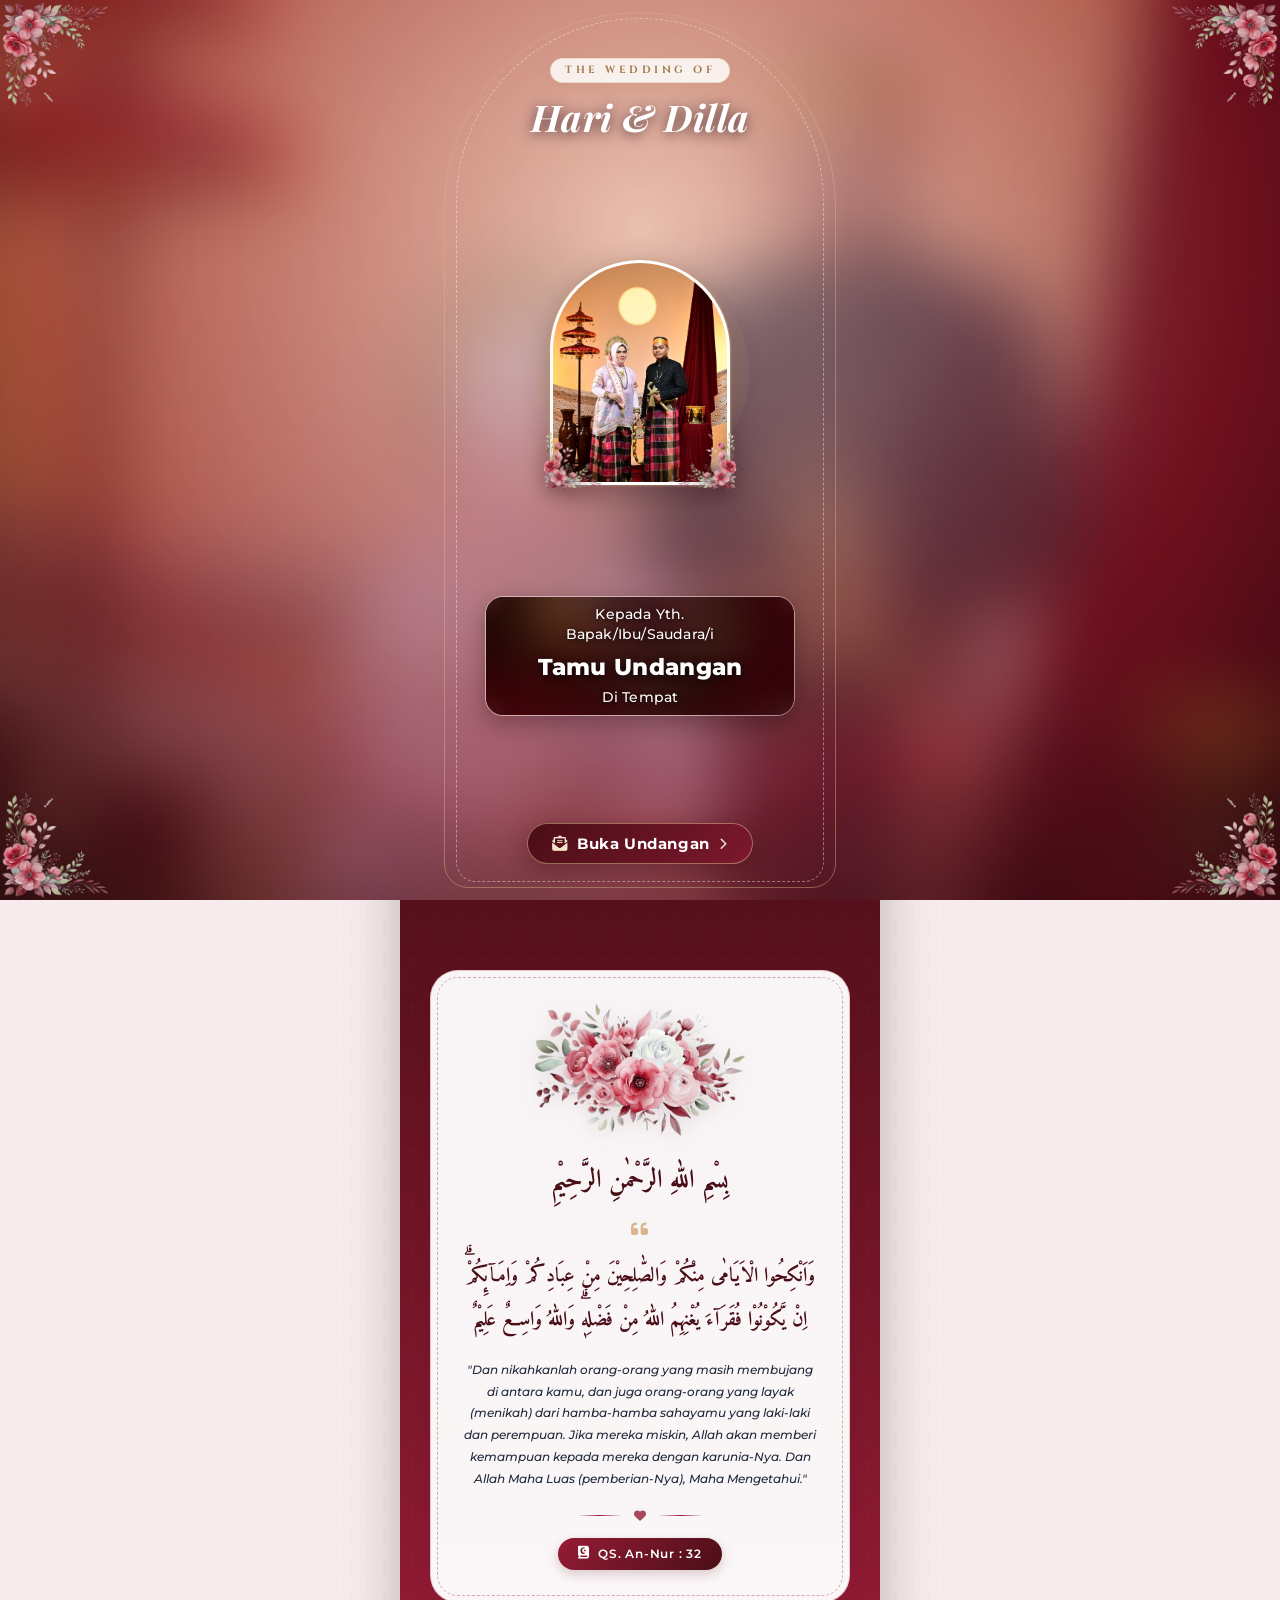
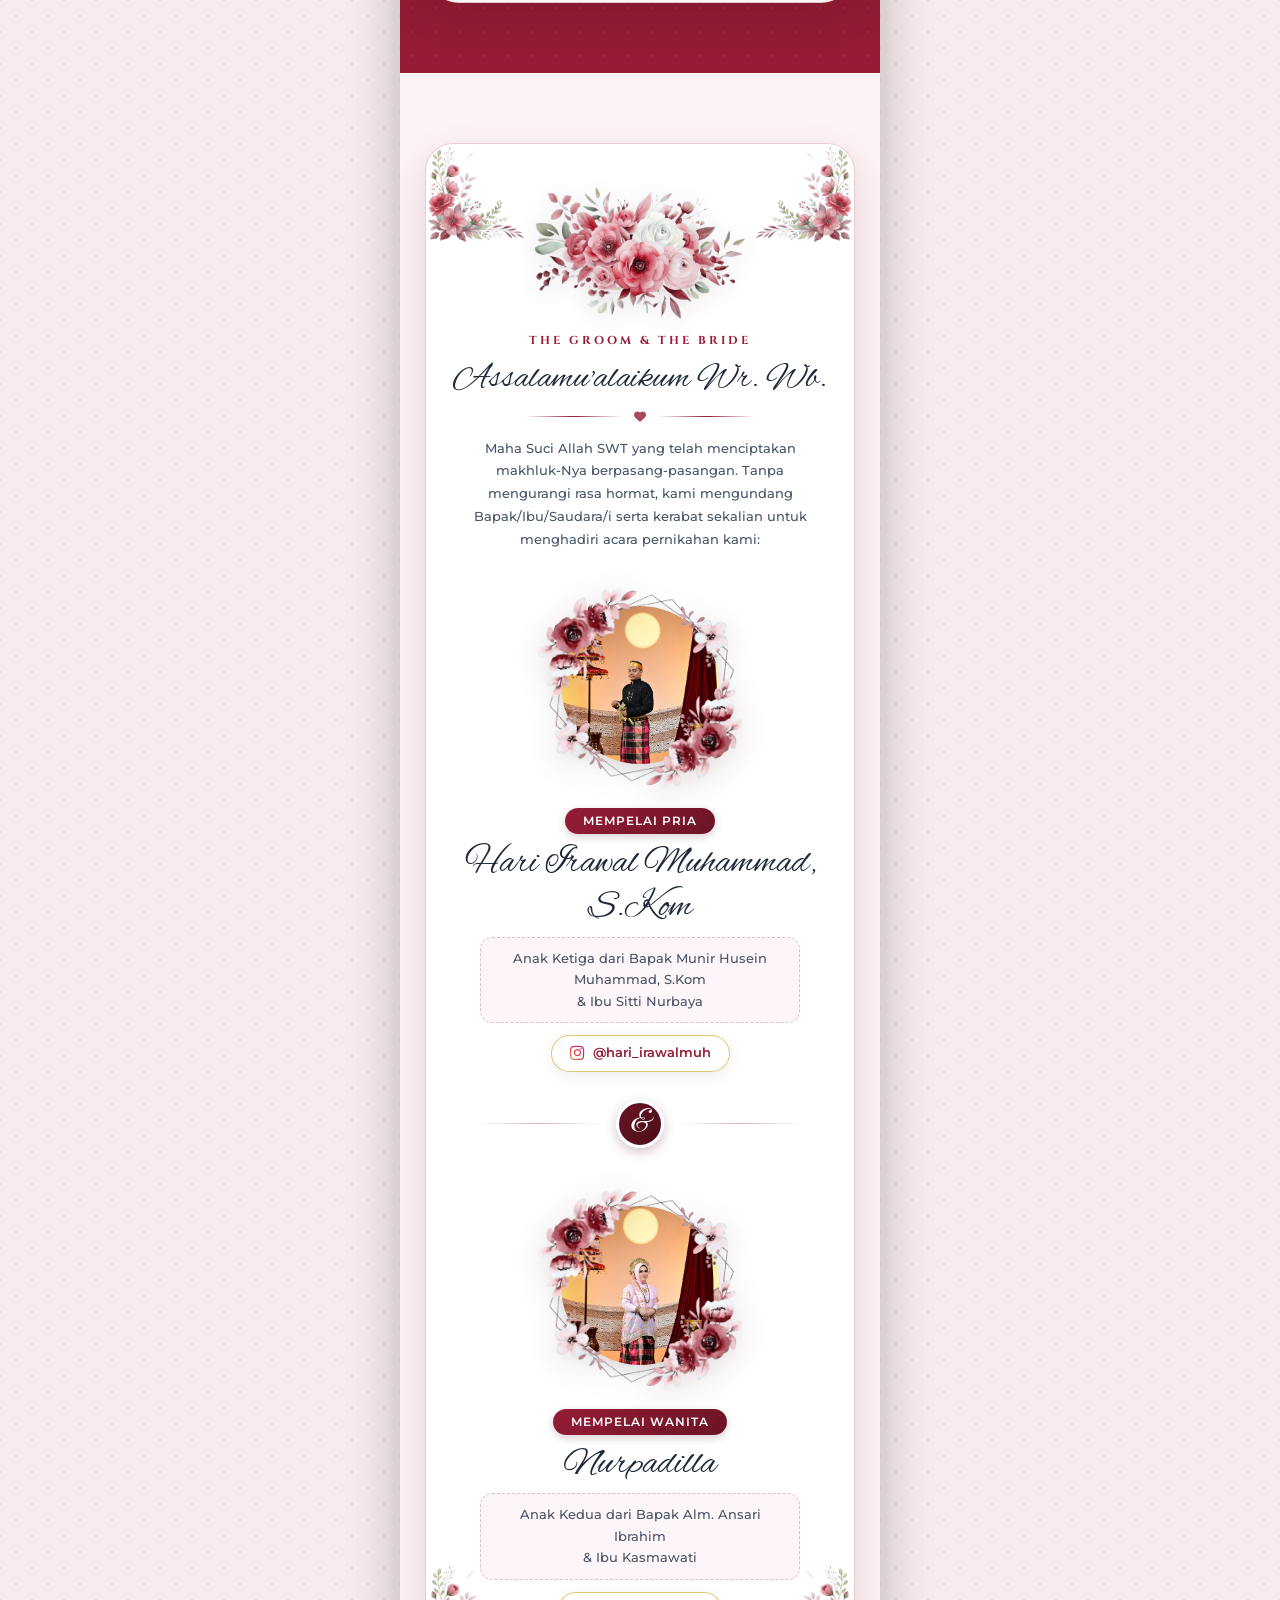
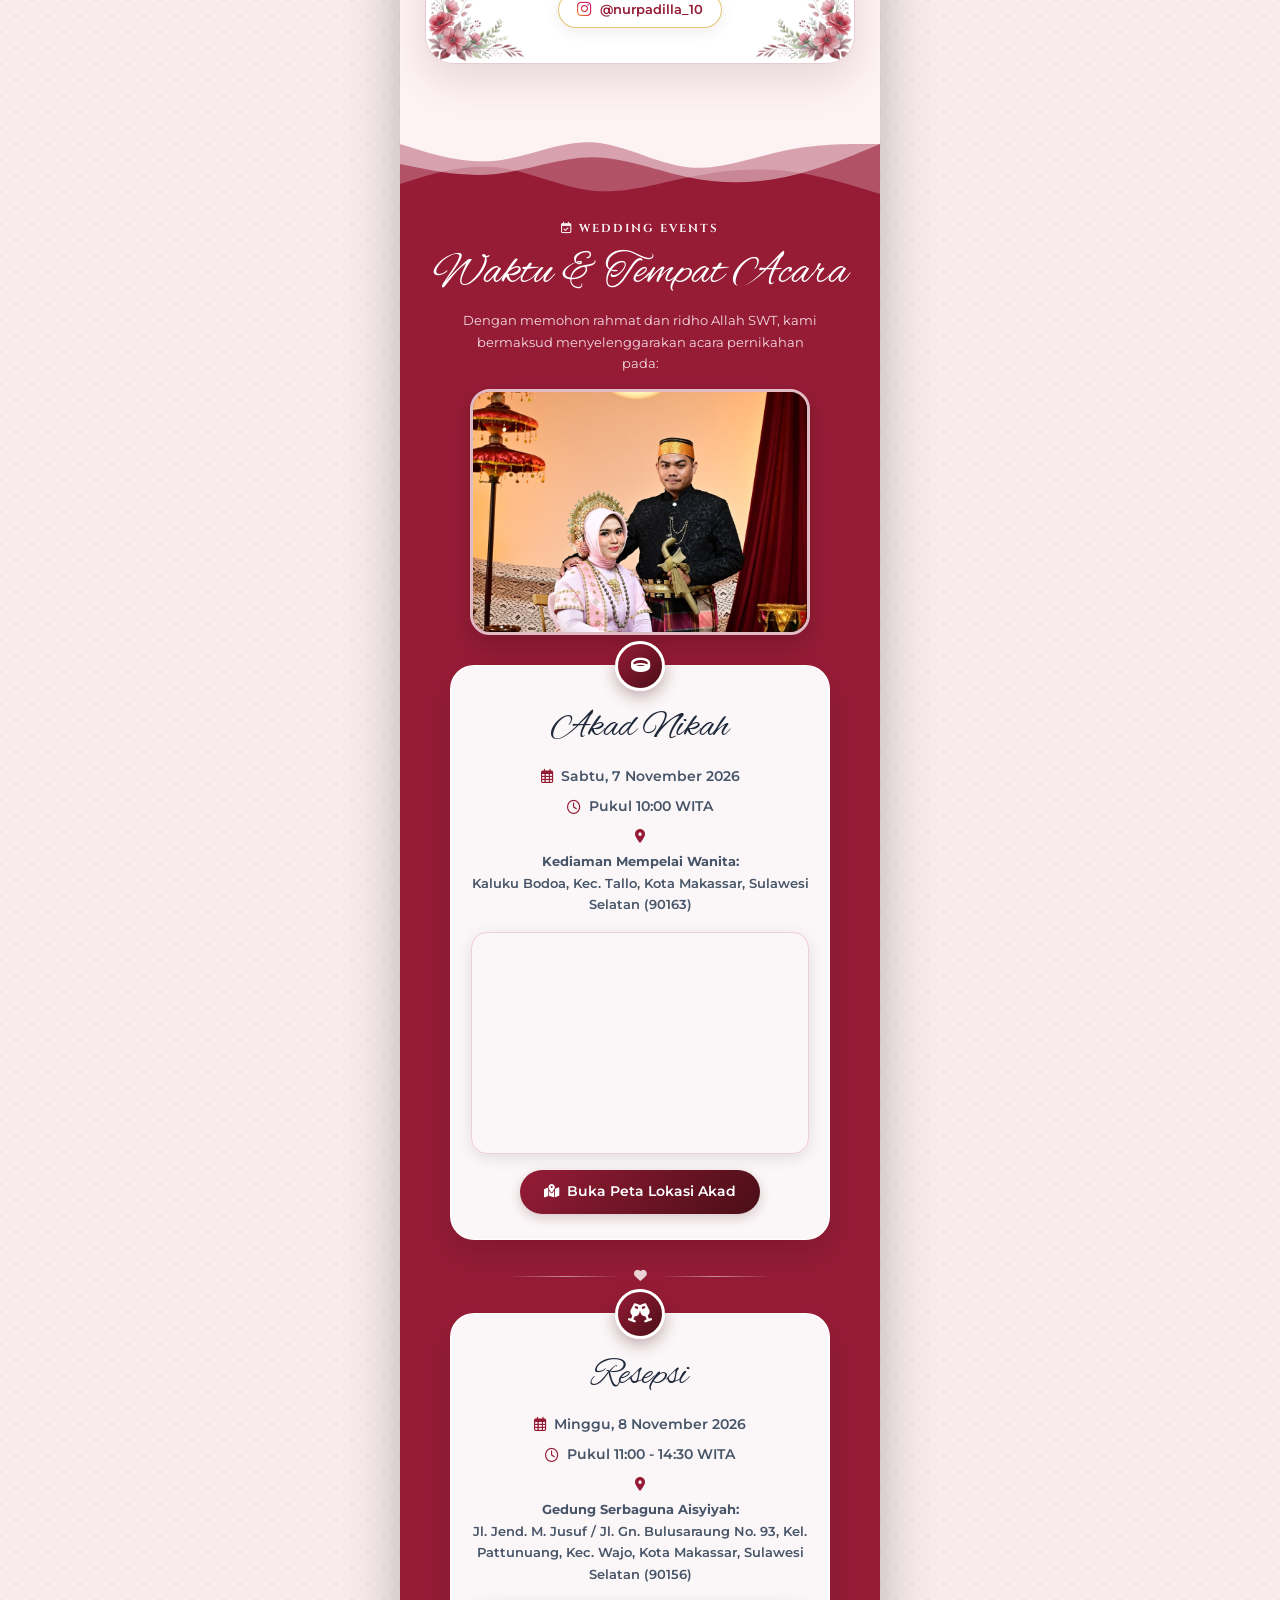
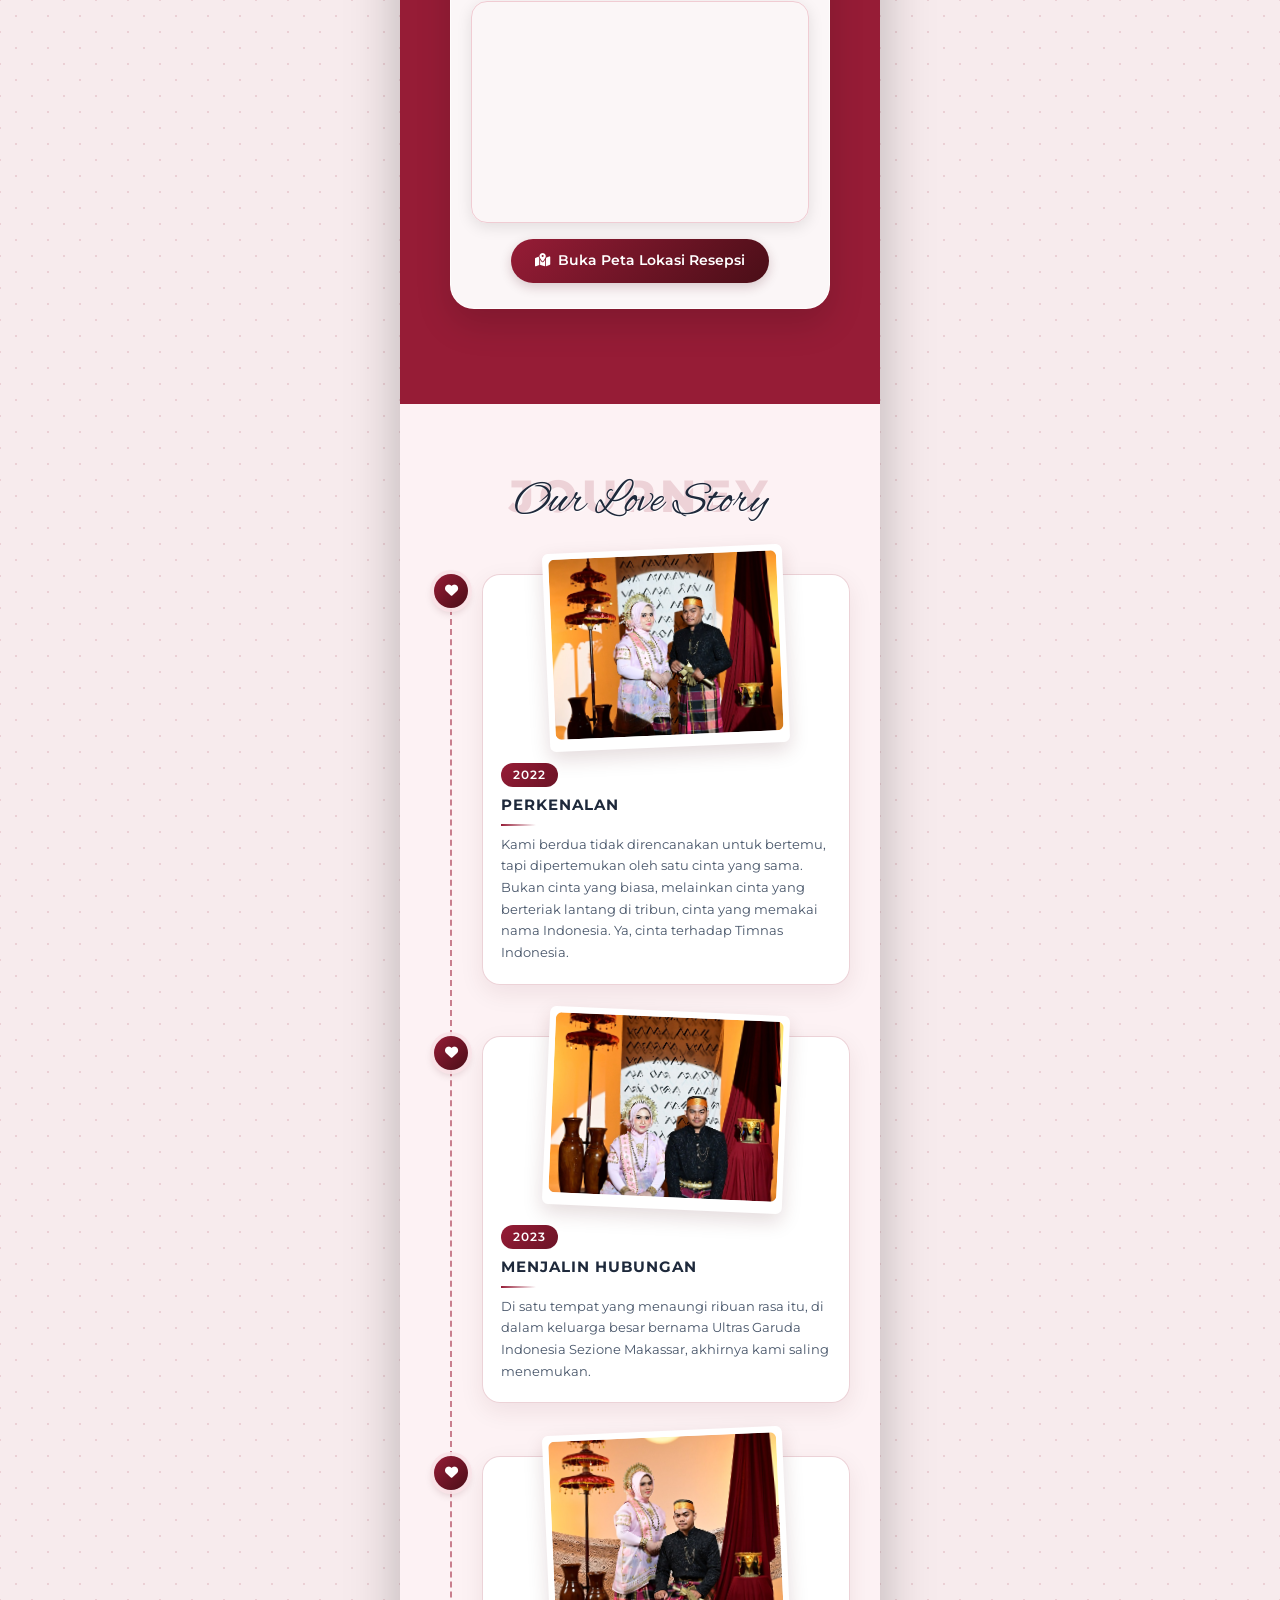
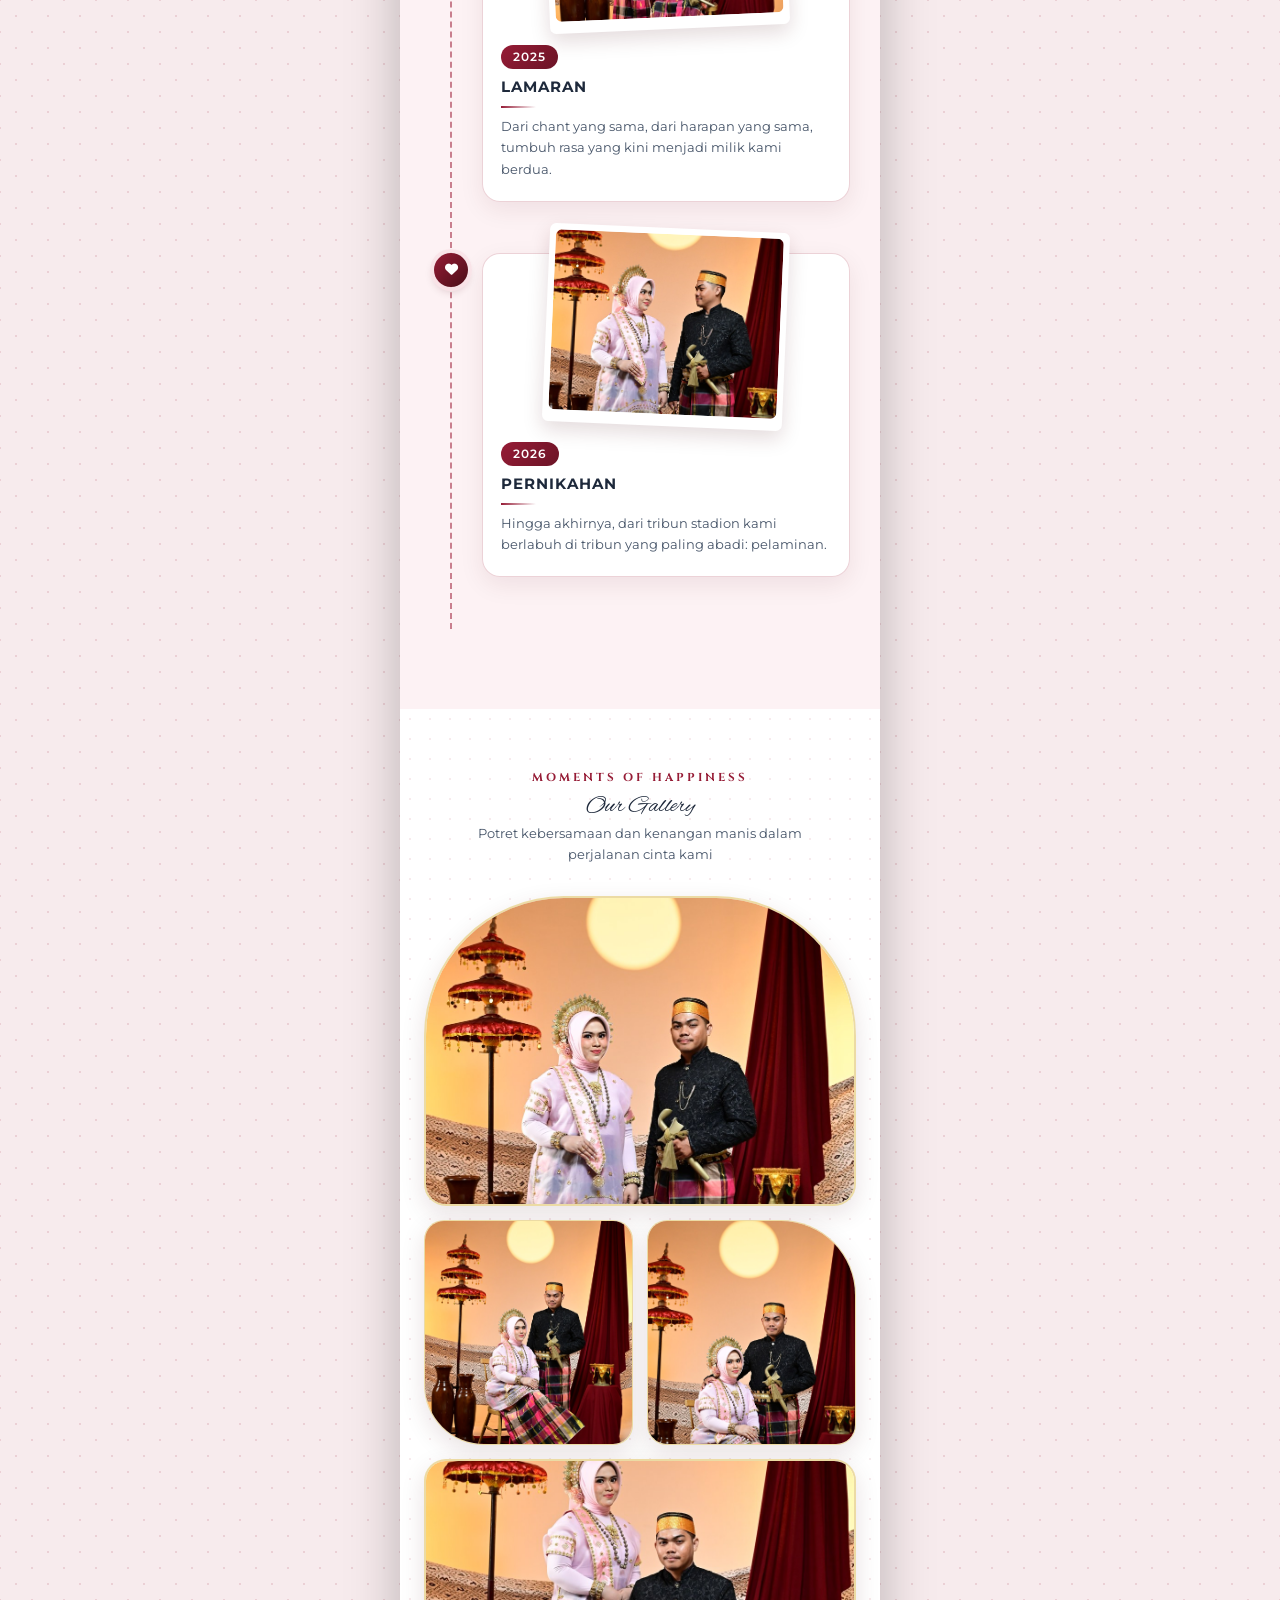
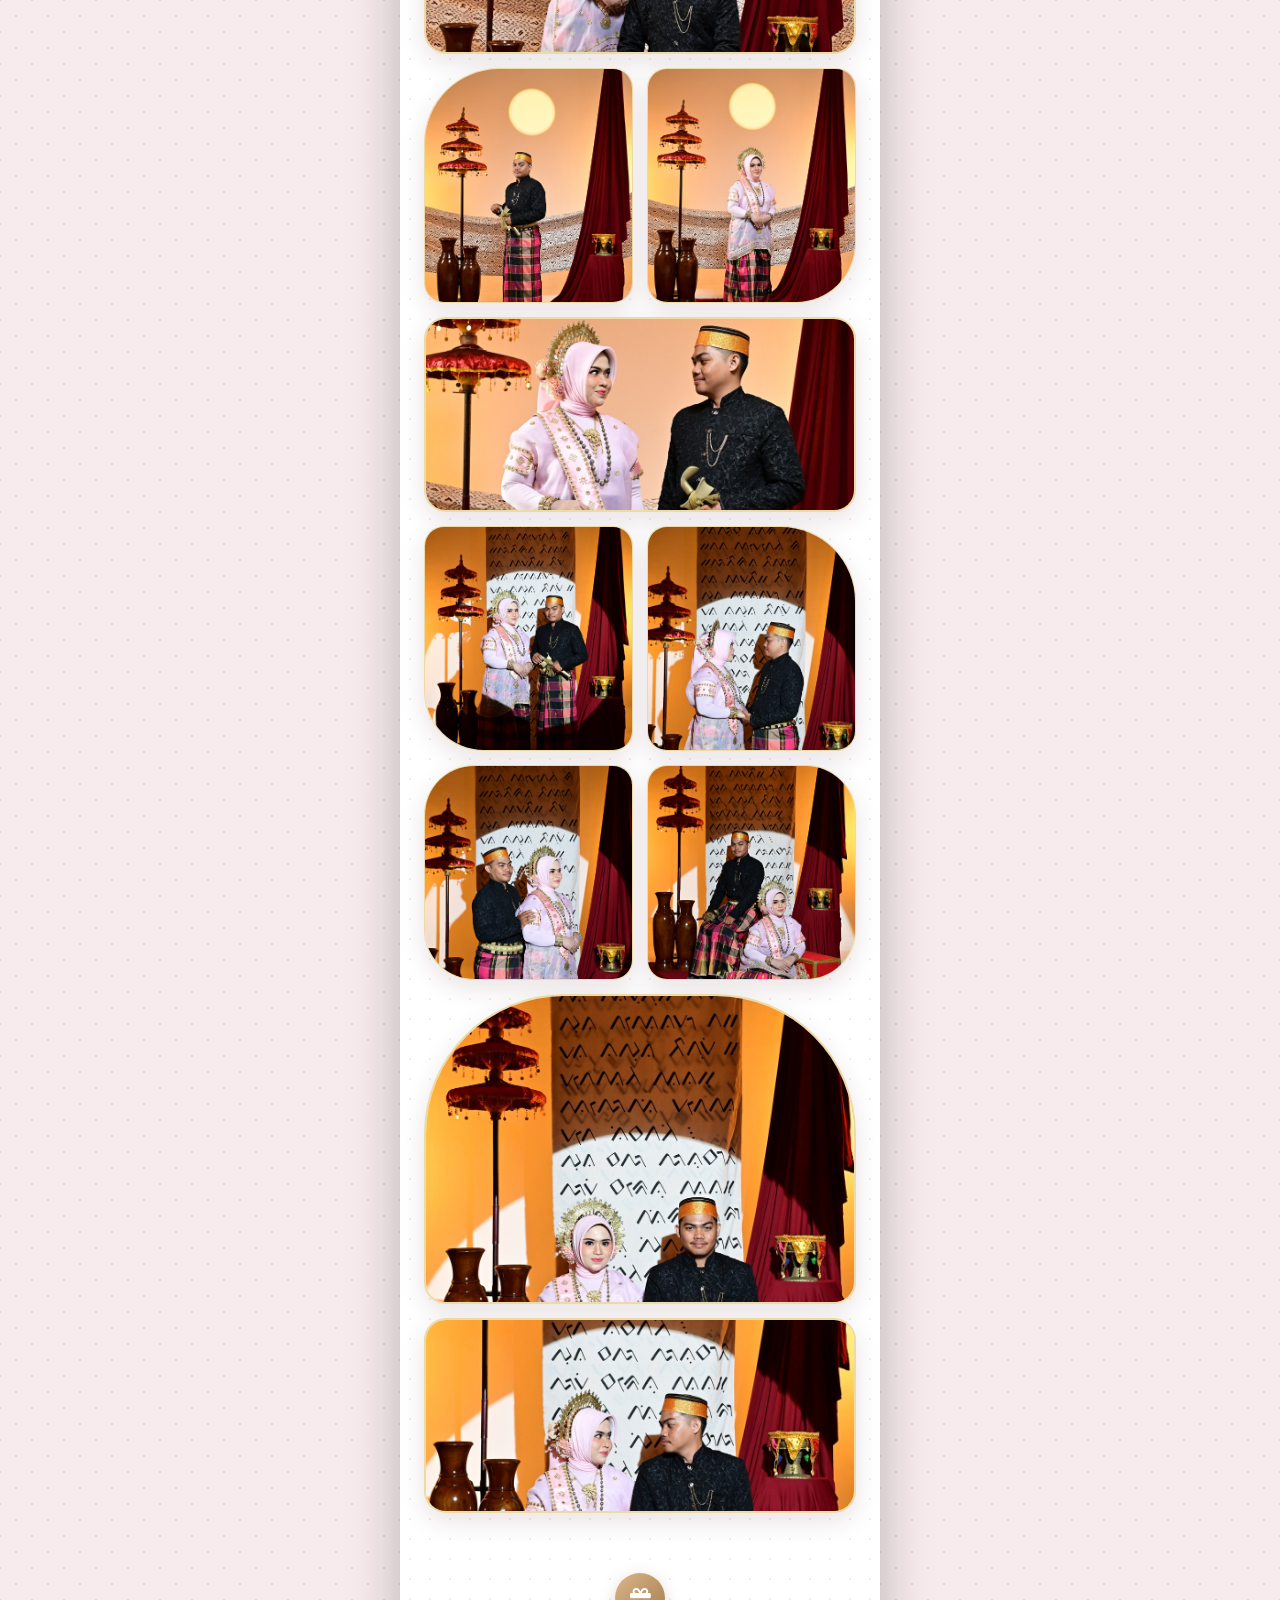
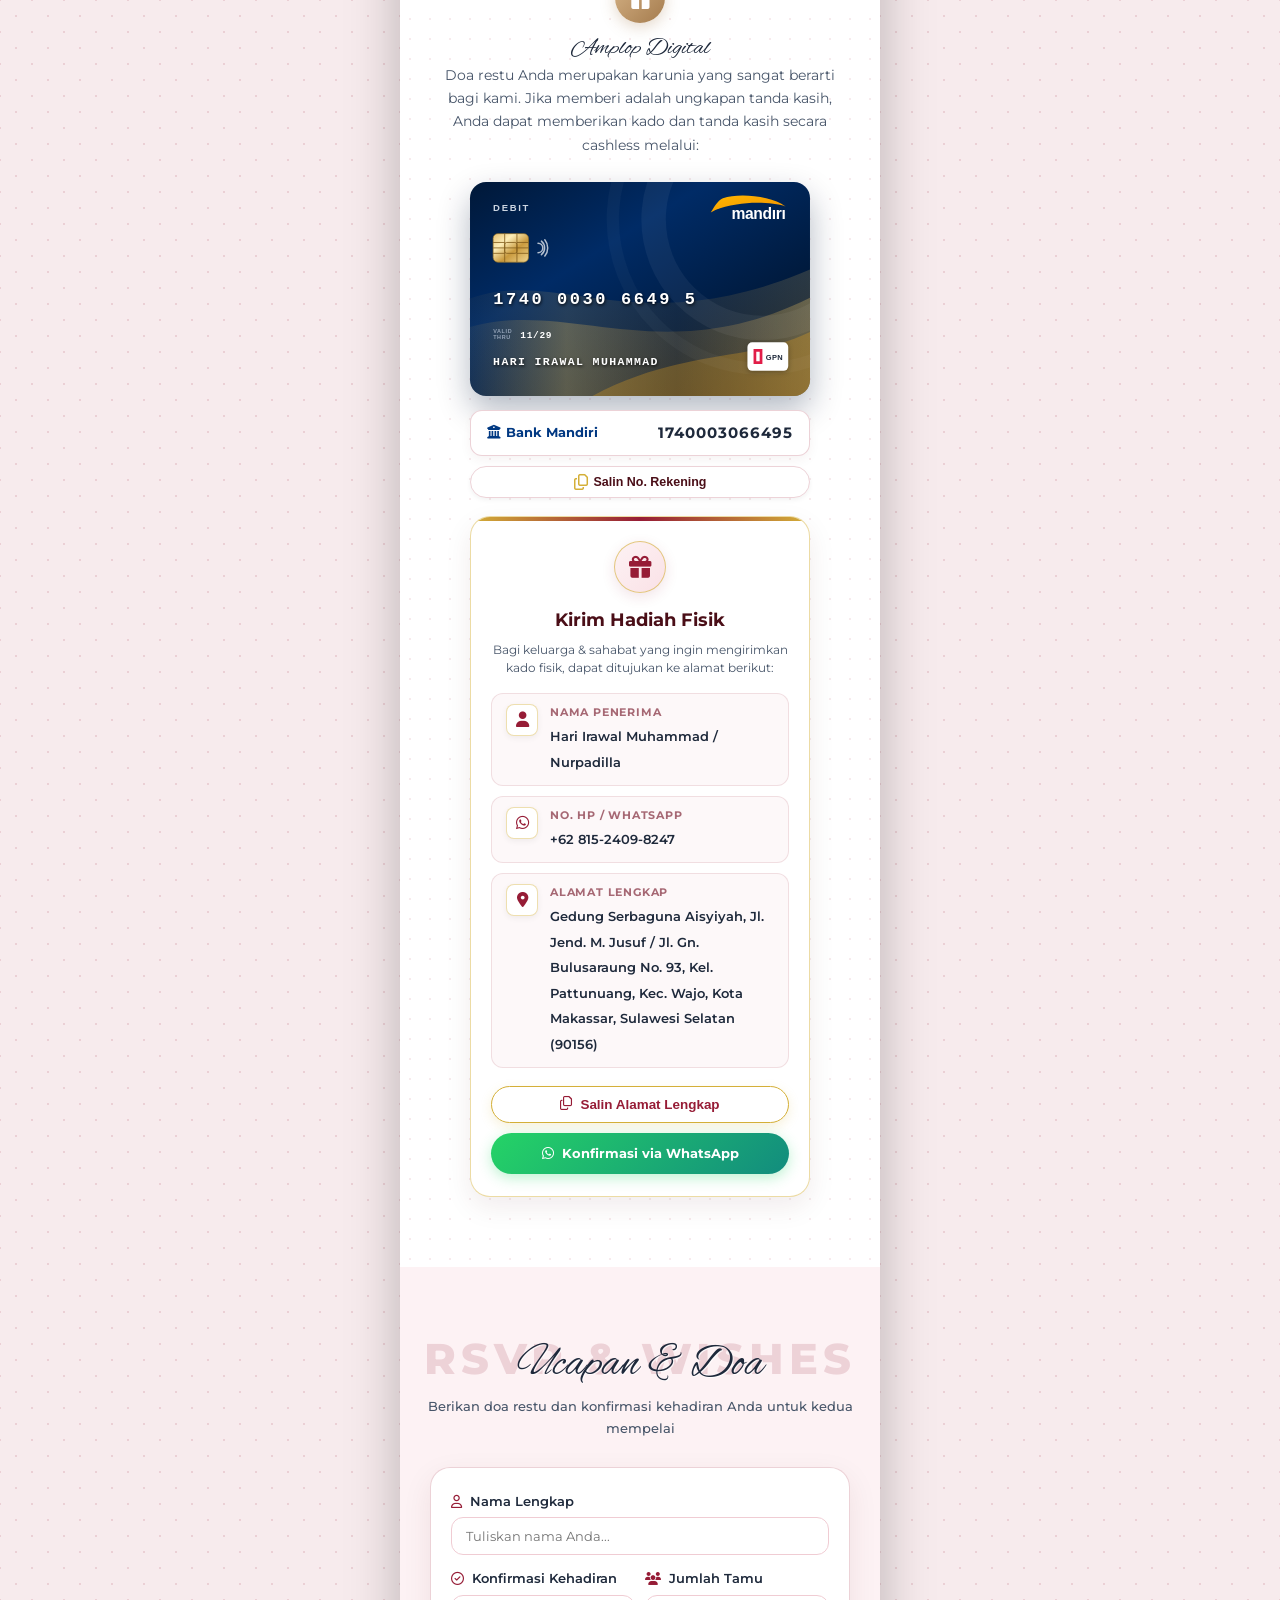
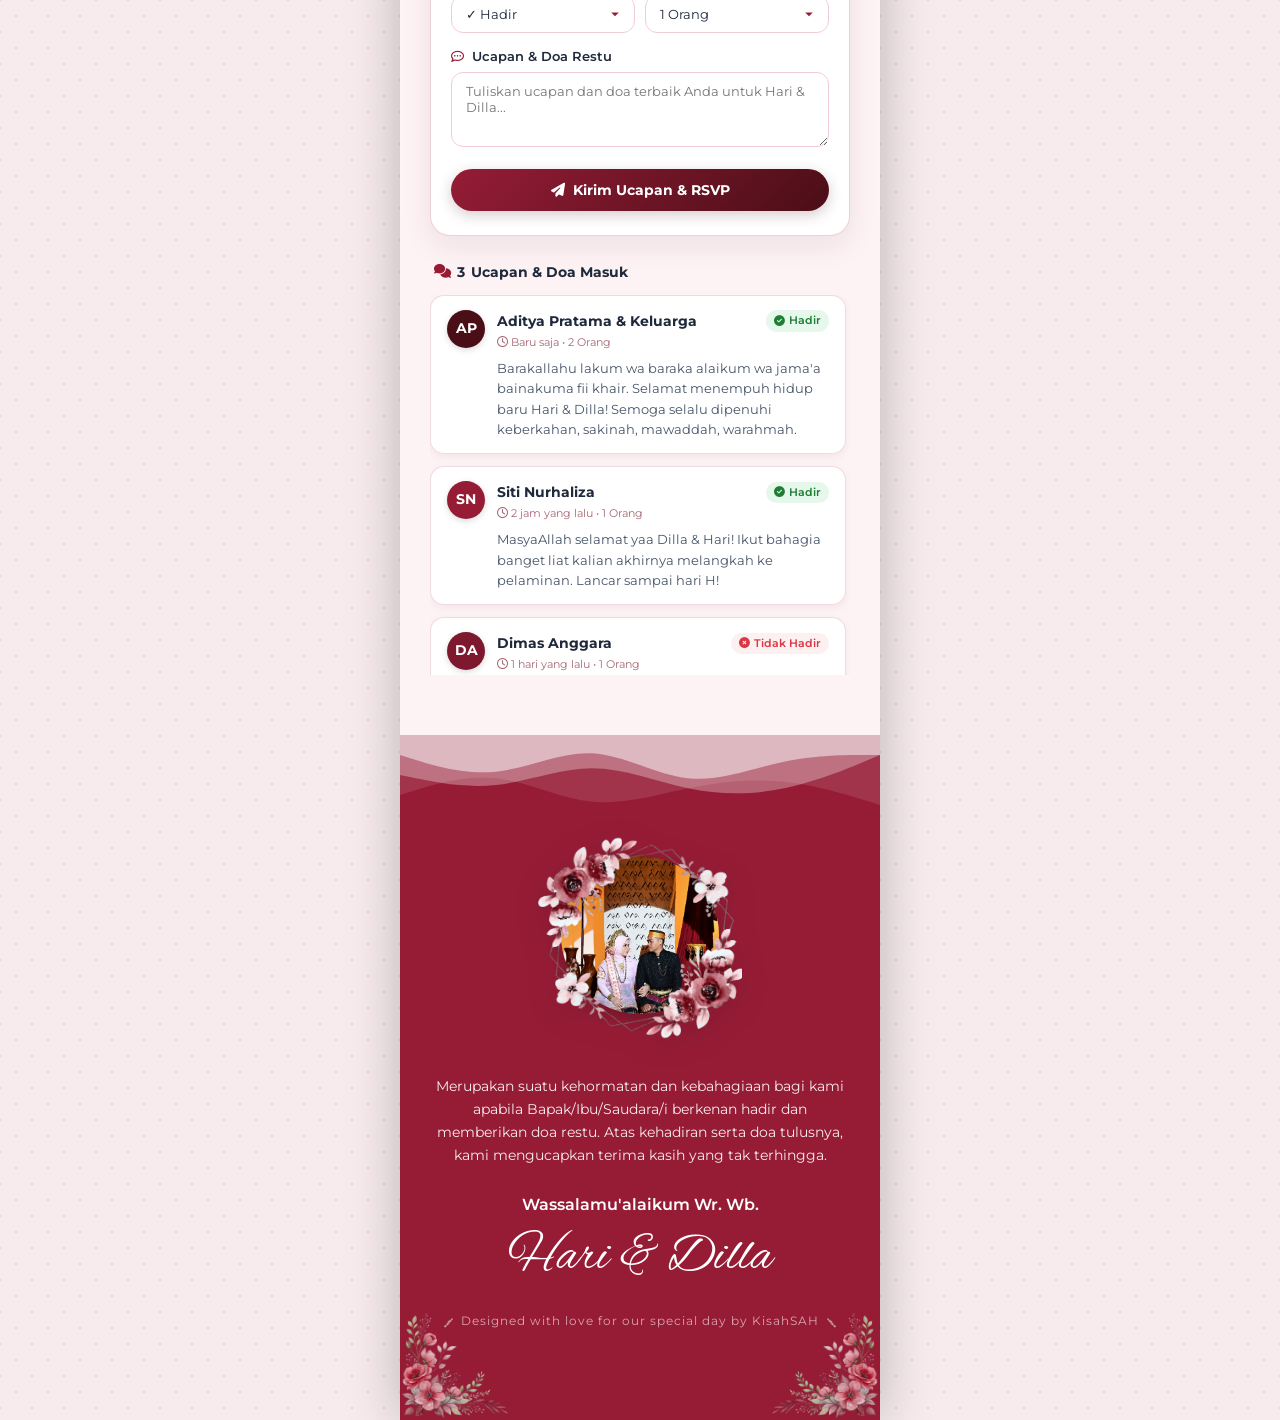
==== commit 2730630d: "Add Open Graph image and meta tags for WhatsApp link preview" ====
--- a/index.html
+++ b/index.html
@@ -9,14 +9,34 @@
     <meta name="theme-color" content="#961c36">
     <meta name="msapplication-navbutton-color" content="#961c36">
     <meta name="apple-mobile-web-app-status-bar-style" content="default">
-    <title>Undangan Pernikahan - Hari & Dilla</title>
-
-    <!-- Meta SEO & Open Graph -->
+    <title>The Wedding of Hari &amp; Dilla</title>
+
+    <!-- Meta SEO & Open Graph (WhatsApp, Facebook, Telegram, Twitter Preview) -->
     <meta name="description"
-        content="Undangan Pernikahan Digital Hari Irawal Muhammad, S.Kom & Nurpadilla - 7 & 8 November 2026. Kami mengundang Anda untuk merayakan hari bahagia kami.">
-    <meta property="og:title" content="The Wedding of Hari & Dilla">
-    <meta property="og:description" content="Sabtu - Minggu, 7 - 8 November 2026. Buka undangan digital kami di sini.">
+        content="Walimatul 'Ursy Hari Irawal Muhammad, S.Kom &amp; Nurpadilla - Sabtu &amp; Minggu, 7 &amp; 8 November 2026. Buka undangan digital kami di sini.">
+    
+    <!-- Open Graph Meta Tags (Wajib untuk Preview WhatsApp) -->
     <meta property="og:type" content="website">
+    <meta property="og:url" content="https://wedding-hari-dilla.vercel.app/">
+    <meta property="og:site_name" content="The Wedding of Hari &amp; Dilla">
+    <meta property="og:title" content="The Wedding of Hari &amp; Dilla">
+    <meta property="og:description" content="Sabtu &amp; Minggu, 7 - 8 November 2026. Buka undangan digital kami di sini.">
+    <meta property="og:image" content="https://wedding-hari-dilla.vercel.app/assets/foto/foto8.JPG">
+    <meta property="og:image:secure_url" content="https://wedding-hari-dilla.vercel.app/assets/foto/foto8.JPG">
+    <meta property="og:image:type" content="image/jpeg">
+    <meta property="og:image:width" content="934">
+    <meta property="og:image:height" content="1400">
+    <meta property="og:image:alt" content="Foto Prewedding Hari &amp; Dilla">
+
+    <!-- Twitter Card -->
+    <meta name="twitter:card" content="summary_large_image">
+    <meta name="twitter:url" content="https://wedding-hari-dilla.vercel.app/">
+    <meta name="twitter:title" content="The Wedding of Hari &amp; Dilla">
+    <meta name="twitter:description" content="Sabtu &amp; Minggu, 7 - 8 November 2026. Buka undangan digital kami di sini.">
+    <meta name="twitter:image" content="https://wedding-hari-dilla.vercel.app/assets/foto/foto8.JPG">
+
+    <!-- Fallback Link Thumbnail -->
+    <link rel="image_src" href="https://wedding-hari-dilla.vercel.app/assets/foto/foto8.JPG">
 
     <!-- Google Fonts -->
     <link rel="preconnect" href="https://fonts.googleapis.com">
@@ -38,7 +58,7 @@
     <div id="leaves-container" class="leaves-container" aria-hidden="true"></div>
 
     <!-- Audio Player Latar Belakang -->
-    <audio id="bg-music" loop preload="auto">
+    <audio id="bg-music" loop preload="auto" src="assets/audio/Payung-Teduh-Akad.mp3">
         <source src="assets/audio/Payung-Teduh-Akad.mp3" type="audio/mpeg">
         <source src="assets/audio/Payung-Teduh-Akad.m4a" type="audio/mp4">
     </audio>
--- a/style.css
+++ b/style.css
@@ -542,7 +542,7 @@
 .guest-card-content {
     position: relative;
     z-index: 2;
-    padding: 10px 16px;
+    padding: 8px 14px;
     background: rgba(40, 10, 16, 0.35);
     backdrop-filter: blur(8px);
     -webkit-backdrop-filter: blur(8px);
@@ -566,7 +566,7 @@
     font-size: 0.88rem;
     color: #ffffff;
     font-weight: 500;
-    margin: 1px 0 6px;
+    margin: 1px 0 5px;
     line-height: 1.35;
     text-shadow: 0 1px 4px rgba(0, 0, 0, 0.7);
     letter-spacing: 0.2px;
@@ -574,12 +574,16 @@
 
 .guest-card-box .guest-name {
     font-family: 'Montserrat', sans-serif;
-    font-size: 1.42rem;
+    font-size: clamp(1.1rem, 4.2vw, 1.42rem);
     font-weight: 800;
     color: #ffffff;
-    margin: 2px 0 6px;
-    letter-spacing: 0.4px;
+    margin: 3px 0 6px;
+    line-height: 1.35;
+    letter-spacing: 0.3px;
+    word-break: break-word;
+    overflow-wrap: break-word;
     text-shadow: 0 2px 8px rgba(0, 0, 0, 0.85);
+    transition: font-size 0.2s ease;
 }
 
 .guest-card-box .guest-location {
@@ -2220,23 +2224,6 @@
     transform: translateY(-2px);
     box-shadow: 0 6px 18px rgba(37, 211, 102, 0.42);
     color: #ffffff;
-}
-    background: #25d366;
-    color: #ffffff;
-    padding: 9px 16px;
-    border-radius: 20px;
-    font-size: 0.8rem;
-    font-weight: 600;
-    text-decoration: none;
-    display: inline-flex;
-    align-items: center;
-    justify-content: center;
-    gap: 6px;
-    transition: background 0.2s;
-}
-
-.btn-wa-gift:hover {
-    background: #1ebc59;
 }
 
 /* =========================================
